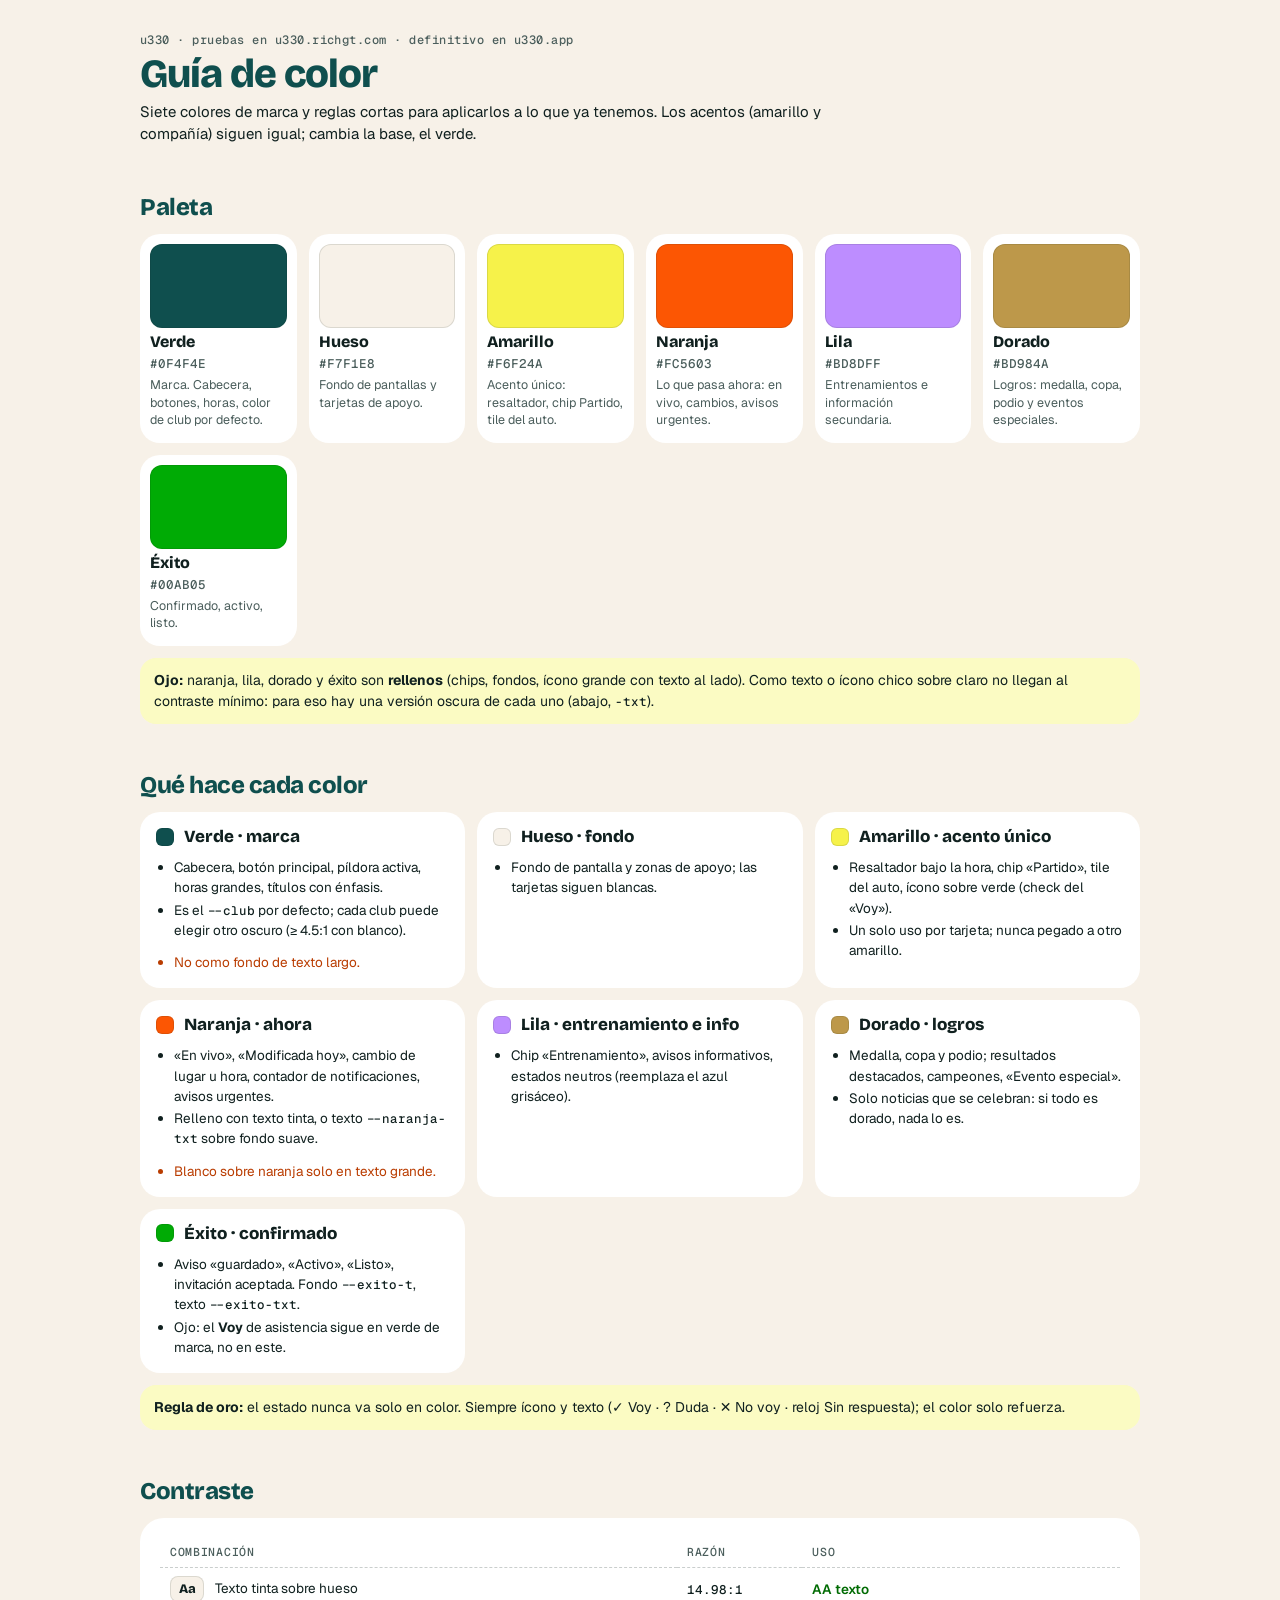
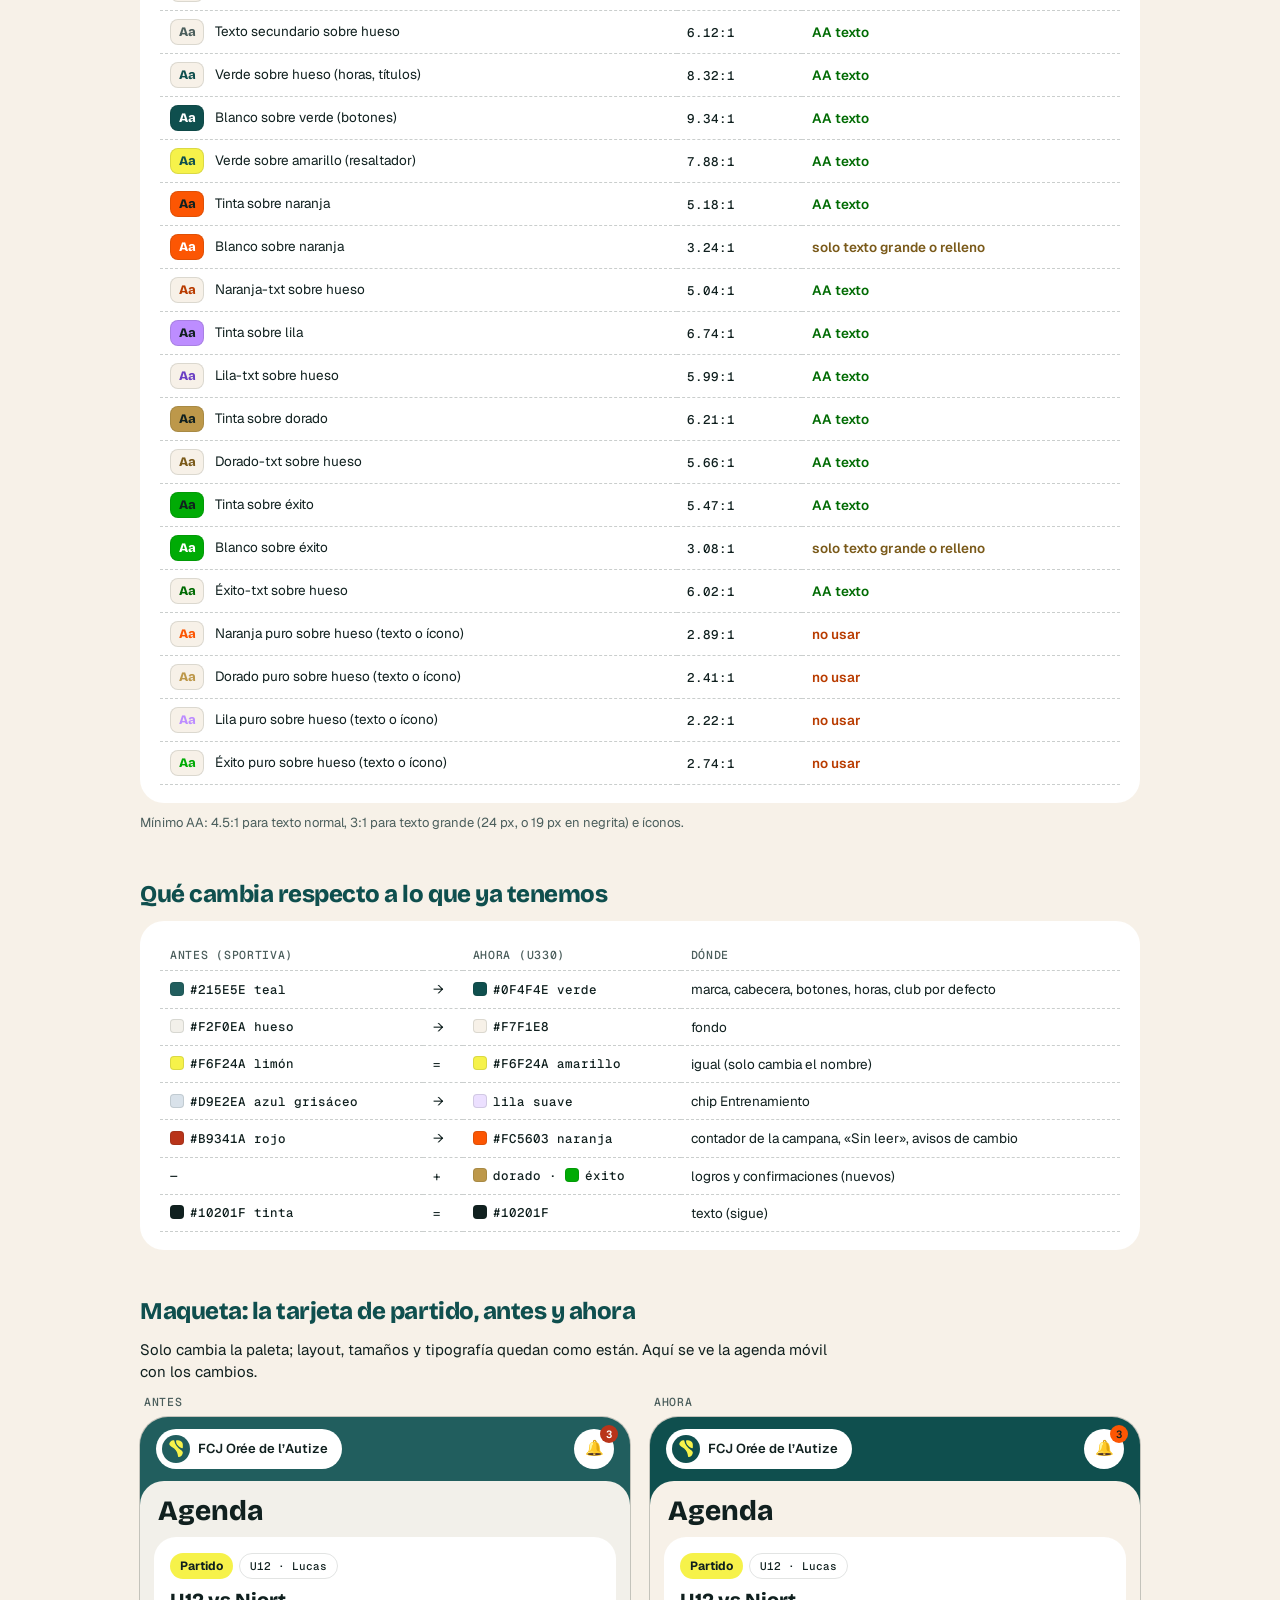
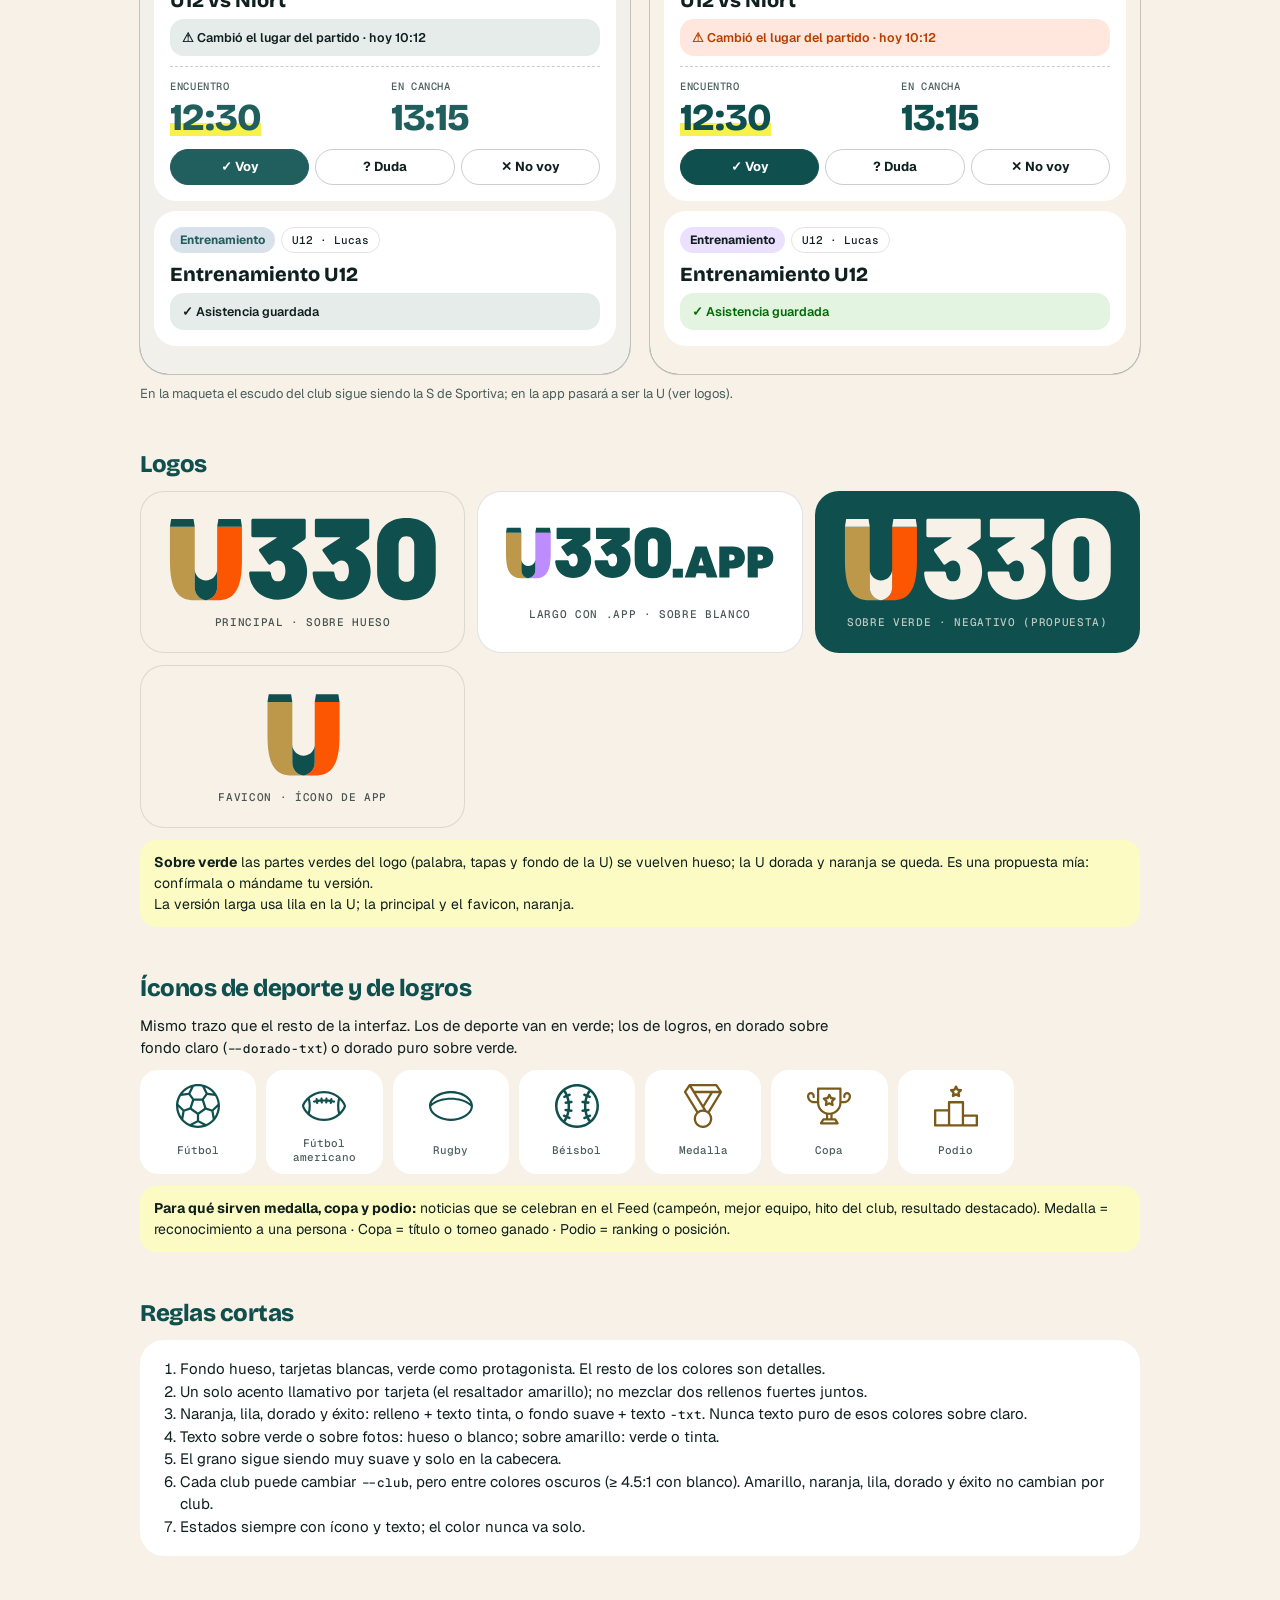
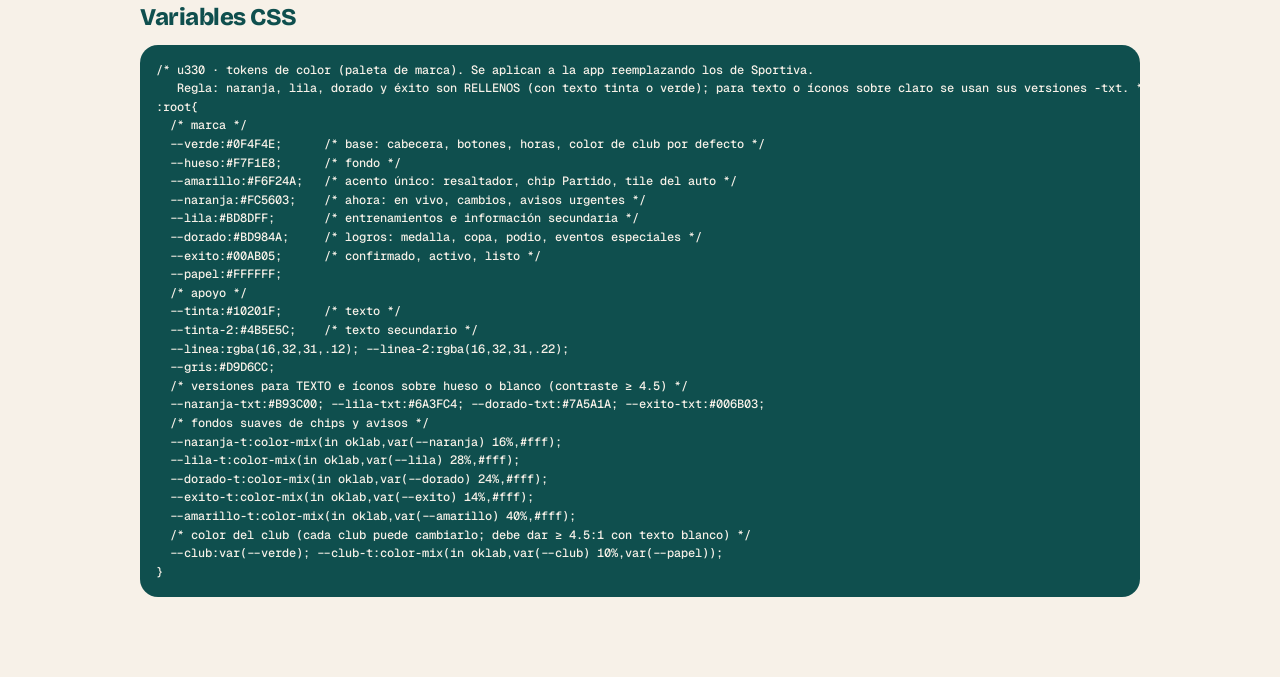
==== docs/diseno/guia-colores.html @ fdd1feb1 "Marca u330: logos, paleta, íconos de deporte y logros, guía de color y tokens (sin aplicar aún) Co-A" ====
<!doctype html>
<html lang="es"><head><meta charset="utf-8"><meta name="viewport" content="width=device-width, initial-scale=1">
<title>u330 · guía de color</title>
<link rel="preconnect" href="https://fonts.googleapis.com">
<link rel="stylesheet" href="https://fonts.googleapis.com/css2?family=Bricolage+Grotesque:wght@700;800&family=Geist:wght@400;500;600;700&family=Geist+Mono:wght@400;500;600&display=swap">
<style>
/* u330 · tokens de color (paleta de marca). Se aplican a la app reemplazando los de Sportiva.
   Regla: naranja, lila, dorado y éxito son RELLENOS (con texto tinta o verde); para texto o íconos sobre claro se usan sus versiones -txt. */
:root{
  /* marca */
  --verde:#0F4F4E;      /* base: cabecera, botones, horas, color de club por defecto */
  --hueso:#F7F1E8;      /* fondo */
  --amarillo:#F6F24A;   /* acento único: resaltador, chip Partido, tile del auto */
  --naranja:#FC5603;    /* ahora: en vivo, cambios, avisos urgentes */
  --lila:#BD8DFF;       /* entrenamientos e información secundaria */
  --dorado:#BD984A;     /* logros: medalla, copa, podio, eventos especiales */
  --exito:#00AB05;      /* confirmado, activo, listo */
  --papel:#FFFFFF;
  /* apoyo */
  --tinta:#10201F;      /* texto */
  --tinta-2:#4B5E5C;    /* texto secundario */
  --linea:rgba(16,32,31,.12); --linea-2:rgba(16,32,31,.22);
  --gris:#D9D6CC;
  /* versiones para TEXTO e íconos sobre hueso o blanco (contraste ≥ 4.5) */
  --naranja-txt:#B93C00; --lila-txt:#6A3FC4; --dorado-txt:#7A5A1A; --exito-txt:#006B03;
  /* fondos suaves de chips y avisos */
  --naranja-t:color-mix(in oklab,var(--naranja) 16%,#fff);
  --lila-t:color-mix(in oklab,var(--lila) 28%,#fff);
  --dorado-t:color-mix(in oklab,var(--dorado) 24%,#fff);
  --exito-t:color-mix(in oklab,var(--exito) 14%,#fff);
  --amarillo-t:color-mix(in oklab,var(--amarillo) 40%,#fff);
  /* color del club (cada club puede cambiarlo; debe dar ≥ 4.5:1 con texto blanco) */
  --club:var(--verde); --club-t:color-mix(in oklab,var(--club) 10%,var(--papel));
}

*{box-sizing:border-box}html,body{overflow-x:clip}
body{margin:0;background:var(--hueso);color:var(--tinta);font:15px/1.5 "Geist",system-ui,sans-serif}
.w{max-width:1040px;margin:0 auto;padding:32px 20px 80px}
h1{font:800 40px/1.05 "Bricolage Grotesque",sans-serif;letter-spacing:-.025em;margin:0 0 6px;color:var(--verde)}
h2{font:800 24px/1.1 "Bricolage Grotesque",sans-serif;letter-spacing:-.02em;margin:48px 0 14px;color:var(--verde)}
.sub{font:500 12px/1.4 "Geist Mono",monospace;letter-spacing:.04em;color:var(--tinta-2);margin:0 0 4px}
p{margin:0 0 10px;max-width:70ch}
code{font:500 12.5px "Geist Mono",monospace}
.sws{display:grid;grid-template-columns:repeat(auto-fit,minmax(min(138px,100%),1fr));gap:12px}
.sw{background:var(--papel);border-radius:20px;padding:10px 10px 14px;display:grid;gap:4px;align-content:start}
.sw i{display:block;height:84px;border-radius:12px;box-shadow:inset 0 0 0 1px var(--linea)}
.sw b{font:800 16px "Bricolage Grotesque",sans-serif}.sw code{color:var(--tinta-2)}.sw span{font-size:12.5px;line-height:1.4;color:var(--tinta-2)}
.card{background:var(--papel);border-radius:24px;padding:18px 20px}
table{border-collapse:collapse;width:100%;font-size:13.5px}
th,td{padding:8px 10px;text-align:left;border-bottom:1.5px dashed var(--linea-2);vertical-align:middle}
th{font:500 11.5px "Geist Mono",monospace;letter-spacing:.06em;text-transform:uppercase;color:var(--tinta-2)}
td.n{font:500 12.5px "Geist Mono",monospace;white-space:nowrap}
.mu{display:inline-grid;place-items:center;width:34px;height:26px;border-radius:8px;font:800 13px "Bricolage Grotesque",sans-serif;margin-right:8px;box-shadow:inset 0 0 0 1px var(--linea)}
td.ok{color:var(--exito-txt);font-weight:600}td.gr{color:var(--dorado-txt);font-weight:600}td.no{color:var(--naranja-txt);font-weight:600}
.usos{display:grid;grid-template-columns:repeat(auto-fit,minmax(min(300px,100%),1fr));gap:12px}
.uso{background:var(--papel);border-radius:20px;padding:14px 16px;display:grid;gap:8px;align-content:start}
.uso h3{margin:0;display:flex;align-items:center;gap:10px;font:800 17px "Bricolage Grotesque",sans-serif}
.uso h3 i{width:18px;height:18px;border-radius:6px;display:block;flex:none;box-shadow:inset 0 0 0 1px var(--linea)}
.uso ul{margin:0;padding-left:18px;font-size:13.5px}.uso li{margin:2px 0}
.uso .no{color:var(--naranja-txt)}
.cambios td:nth-child(1),.cambios td:nth-child(3){font:500 12.5px "Geist Mono",monospace}
.cambios i{display:inline-block;width:14px;height:14px;border-radius:4px;vertical-align:-2px;margin-right:6px;box-shadow:inset 0 0 0 1px var(--linea)}
.par{display:grid;grid-template-columns:repeat(auto-fit,minmax(min(330px,100%),1fr));gap:20px;align-items:start}
.cap{font:500 11.5px "Geist Mono",monospace;letter-spacing:.06em;text-transform:uppercase;color:var(--tinta-2);margin:0 0 8px 4px}
/* maqueta móvil: la misma tarjeta, antes y ahora (los valores de «antes» son los de Sportiva) */
.tel{border-radius:28px;overflow:hidden;box-shadow:0 0 0 1px var(--linea-2)}
.tel .band{padding:12px 16px 26px;display:flex;align-items:center;justify-content:space-between}
.tel .chipc{display:inline-flex;align-items:center;gap:8px;height:40px;padding:0 14px 0 6px;border-radius:999px;background:#fff;font:600 13px "Geist",sans-serif;color:var(--t)}
.tel .chipc b{width:28px;height:28px;border-radius:50%;display:grid;place-items:center;background:var(--c)}
.tel .chipc svg{width:14px;height:auto}
.tel .bell{position:relative;width:40px;height:40px;border-radius:50%;background:#fff;display:grid;place-items:center}
.tel .bell em{position:absolute;top:-4px;right:-4px;min-width:18px;height:18px;border-radius:9px;font:600 10.5px/18px "Geist Mono",monospace;text-align:center;font-style:normal}
.tel .hoja{border-radius:24px 24px 0 0;margin-top:-14px;padding:16px 14px 18px;position:relative}
.tel h4{font:800 28px/1 "Bricolage Grotesque",sans-serif;margin:0 4px 12px}
.tel .tc{background:#fff;border-radius:22px;padding:16px;margin-bottom:10px}
.tel .tags{display:flex;gap:6px;flex-wrap:wrap;margin-bottom:10px}
.tel .tg{display:inline-flex;align-items:center;gap:6px;height:26px;padding:0 10px;border-radius:999px;font:700 12px "Geist",sans-serif}
.tel .tg.m{font:500 11px "Geist Mono",monospace;border:1px solid var(--linea)}
.tel h5{font:800 20px/1.1 "Bricolage Grotesque",sans-serif;margin:0 0 8px}
.tel .hs{display:grid;grid-template-columns:1fr 1fr;gap:12px;border-top:1.5px dashed var(--linea-2);padding-top:12px;margin-top:10px}
.tel .hs small{display:block;font:500 10.5px "Geist Mono",monospace;letter-spacing:.06em;text-transform:uppercase;color:var(--tinta-2);margin-bottom:6px}
.tel .hs b{font:800 38px/1 "Bricolage Grotesque",sans-serif;letter-spacing:-.02em;color:var(--h)}
.tel .hs b span{background:linear-gradient(transparent 62%,var(--r) 62%,var(--r) 92%,transparent 92%)}
.tel .voto{display:grid;grid-template-columns:repeat(3,1fr);gap:6px;margin-top:12px}
.tel .voto span{height:36px;border-radius:999px;border:1.5px solid var(--linea-2);display:grid;place-items:center;font:700 13px "Geist",sans-serif}
.tel .voto span.on{background:var(--c);border-color:var(--c);color:#fff}
.tel .aviso{border-radius:14px;padding:10px 12px;font:600 12.5px "Geist",sans-serif;display:flex;gap:8px;align-items:center}
.antes{--c:#215E5E;--t:#10201F;--h:#215E5E;--r:#F6F24A;background:#215E5E}.antes .hoja{background:#F2F0EA}
.ahora{--c:var(--verde);--t:var(--tinta);--h:var(--verde);--r:var(--amarillo);background:var(--verde)}.ahora .hoja{background:var(--hueso)}
.logos{display:grid;grid-template-columns:repeat(auto-fit,minmax(min(300px,100%),1fr));gap:12px}
.lbox{border-radius:24px;padding:24px;display:grid;place-items:center;min-height:150px;gap:10px;--u-v:var(--verde)}
.lbox.verde{background:var(--verde);--u-v:var(--hueso)}.lbox.hueso{background:var(--hueso);box-shadow:inset 0 0 0 1px var(--linea)}.lbox.blanco{background:#fff;box-shadow:inset 0 0 0 1px var(--linea)}
.lbox figcaption{font:500 11px "Geist Mono",monospace;letter-spacing:.06em;text-transform:uppercase;opacity:.75}
.lbox.verde figcaption{color:var(--hueso)}
.lg{max-width:100%;height:auto;display:block}.lg .u-v{fill:var(--u-v)}.lg .u-a{fill:var(--dorado)}.lg .u-b{fill:var(--naranja)}
.lg.l .u-b{fill:var(--lila)}
.lg.w1{width:260px}.lg.w2{width:100%;max-width:440px}.lg.w3{width:80px}
.iconos{display:grid;grid-template-columns:repeat(auto-fill,minmax(110px,1fr));gap:10px}
.icn{background:#fff;border-radius:18px;padding:14px 8px 10px;text-align:center;display:grid;gap:8px;justify-items:center}
.icn .ic{width:44px;height:44px;color:var(--verde)}.icn.d .ic{color:var(--dorado-txt)}
.icn span{font:500 11px "Geist Mono",monospace;color:var(--tinta-2)}
.nota{display:block;background:var(--amarillo-t);border-radius:16px;padding:12px 14px;font-size:14px;margin:12px 0}
pre{background:var(--verde);color:var(--hueso);border-radius:18px;padding:16px;overflow:auto;font:500 12px/1.55 "Geist Mono",monospace;margin:0}
</style></head><body><div class="w">
<p class="sub">u330 · pruebas en u330.richgt.com · definitivo en u330.app</p>
<h1>Guía de color</h1>
<p>Siete colores de marca y reglas cortas para aplicarlos a lo que ya tenemos. Los acentos (amarillo y compañía) siguen igual; cambia la base, el verde.</p>

<h2>Paleta</h2>
<div class="sws"><div class="sw"><i style="background:var(--verde)"></i><b>Verde</b><code>#0F4F4E</code><span>Marca. Cabecera, botones, horas, color de club por defecto.</span></div><div class="sw"><i style="background:var(--hueso)"></i><b>Hueso</b><code>#F7F1E8</code><span>Fondo de pantallas y tarjetas de apoyo.</span></div><div class="sw"><i style="background:var(--amarillo)"></i><b>Amarillo</b><code>#F6F24A</code><span>Acento único: resaltador, chip Partido, tile del auto.</span></div><div class="sw"><i style="background:var(--naranja)"></i><b>Naranja</b><code>#FC5603</code><span>Lo que pasa ahora: en vivo, cambios, avisos urgentes.</span></div><div class="sw"><i style="background:var(--lila)"></i><b>Lila</b><code>#BD8DFF</code><span>Entrenamientos e información secundaria.</span></div><div class="sw"><i style="background:var(--dorado)"></i><b>Dorado</b><code>#BD984A</code><span>Logros: medalla, copa, podio y eventos especiales.</span></div><div class="sw"><i style="background:var(--exito)"></i><b>Éxito</b><code>#00AB05</code><span>Confirmado, activo, listo.</span></div></div>
<div class="nota"><b>Ojo:</b> naranja, lila, dorado y éxito son <b>rellenos</b> (chips, fondos, ícono grande con texto al lado). Como texto o ícono chico sobre claro no llegan al contraste mínimo: para eso hay una versión oscura de cada uno (abajo, <code>-txt</code>).</div>

<h2>Qué hace cada color</h2>
<div class="usos">
<div class="uso"><h3><i style="background:var(--verde)"></i>Verde · marca</h3><ul><li>Cabecera, botón principal, píldora activa, horas grandes, títulos con énfasis.</li><li>Es el <code>--club</code> por defecto; cada club puede elegir otro oscuro (≥ 4.5:1 con blanco).</li></ul><ul class="no"><li>No como fondo de texto largo.</li></ul></div>
<div class="uso"><h3><i style="background:var(--hueso)"></i>Hueso · fondo</h3><ul><li>Fondo de pantalla y zonas de apoyo; las tarjetas siguen blancas.</li></ul></div>
<div class="uso"><h3><i style="background:var(--amarillo)"></i>Amarillo · acento único</h3><ul><li>Resaltador bajo la hora, chip «Partido», tile del auto, ícono sobre verde (check del «Voy»).</li><li>Un solo uso por tarjeta; nunca pegado a otro amarillo.</li></ul></div>
<div class="uso"><h3><i style="background:var(--naranja)"></i>Naranja · ahora</h3><ul><li>«En vivo», «Modificada hoy», cambio de lugar u hora, contador de notificaciones, avisos urgentes.</li><li>Relleno con texto tinta, o texto <code>--naranja-txt</code> sobre fondo suave.</li></ul><ul class="no"><li>Blanco sobre naranja solo en texto grande.</li></ul></div>
<div class="uso"><h3><i style="background:var(--lila)"></i>Lila · entrenamiento e info</h3><ul><li>Chip «Entrenamiento», avisos informativos, estados neutros (reemplaza el azul grisáceo).</li></ul></div>
<div class="uso"><h3><i style="background:var(--dorado)"></i>Dorado · logros</h3><ul><li>Medalla, copa y podio; resultados destacados, campeones, «Evento especial».</li><li>Solo noticias que se celebran: si todo es dorado, nada lo es.</li></ul></div>
<div class="uso"><h3><i style="background:var(--exito)"></i>Éxito · confirmado</h3><ul><li>Aviso «guardado», «Activo», «Listo», invitación aceptada. Fondo <code>--exito-t</code>, texto <code>--exito-txt</code>.</li><li>Ojo: el <b>Voy</b> de asistencia sigue en verde de marca, no en este.</li></ul></div>
</div>
<div class="nota"><b>Regla de oro:</b> el estado nunca va solo en color. Siempre ícono y texto (✓ Voy · ? Duda · ✕ No voy · reloj Sin respuesta); el color solo refuerza.</div>

<h2>Contraste</h2>
<div class="card"><table><thead><tr><th>Combinación</th><th>Razón</th><th>Uso</th></tr></thead><tbody><tr><td><span class="mu" style="background:#F7F1E8;color:#10201F">Aa</span> Texto tinta sobre hueso</td><td class="n">14.98:1</td><td class="ok">AA texto</td></tr><tr><td><span class="mu" style="background:#F7F1E8;color:#4B5E5C">Aa</span> Texto secundario sobre hueso</td><td class="n">6.12:1</td><td class="ok">AA texto</td></tr><tr><td><span class="mu" style="background:#F7F1E8;color:#0F4F4E">Aa</span> Verde sobre hueso (horas, títulos)</td><td class="n">8.32:1</td><td class="ok">AA texto</td></tr><tr><td><span class="mu" style="background:#0F4F4E;color:#FFFFFF">Aa</span> Blanco sobre verde (botones)</td><td class="n">9.34:1</td><td class="ok">AA texto</td></tr><tr><td><span class="mu" style="background:#F6F24A;color:#0F4F4E">Aa</span> Verde sobre amarillo (resaltador)</td><td class="n">7.88:1</td><td class="ok">AA texto</td></tr><tr><td><span class="mu" style="background:#FC5603;color:#10201F">Aa</span> Tinta sobre naranja</td><td class="n">5.18:1</td><td class="ok">AA texto</td></tr><tr><td><span class="mu" style="background:#FC5603;color:#FFFFFF">Aa</span> Blanco sobre naranja</td><td class="n">3.24:1</td><td class="gr">solo texto grande o relleno</td></tr><tr><td><span class="mu" style="background:#F7F1E8;color:#B93C00">Aa</span> Naranja-txt sobre hueso</td><td class="n">5.04:1</td><td class="ok">AA texto</td></tr><tr><td><span class="mu" style="background:#BD8DFF;color:#10201F">Aa</span> Tinta sobre lila</td><td class="n">6.74:1</td><td class="ok">AA texto</td></tr><tr><td><span class="mu" style="background:#F7F1E8;color:#6A3FC4">Aa</span> Lila-txt sobre hueso</td><td class="n">5.99:1</td><td class="ok">AA texto</td></tr><tr><td><span class="mu" style="background:#BD984A;color:#10201F">Aa</span> Tinta sobre dorado</td><td class="n">6.21:1</td><td class="ok">AA texto</td></tr><tr><td><span class="mu" style="background:#F7F1E8;color:#7A5A1A">Aa</span> Dorado-txt sobre hueso</td><td class="n">5.66:1</td><td class="ok">AA texto</td></tr><tr><td><span class="mu" style="background:#00AB05;color:#10201F">Aa</span> Tinta sobre éxito</td><td class="n">5.47:1</td><td class="ok">AA texto</td></tr><tr><td><span class="mu" style="background:#00AB05;color:#FFFFFF">Aa</span> Blanco sobre éxito</td><td class="n">3.08:1</td><td class="gr">solo texto grande o relleno</td></tr><tr><td><span class="mu" style="background:#F7F1E8;color:#006B03">Aa</span> Éxito-txt sobre hueso</td><td class="n">6.02:1</td><td class="ok">AA texto</td></tr><tr><td><span class="mu" style="background:#F7F1E8;color:#FC5603">Aa</span> Naranja puro sobre hueso (texto o ícono)</td><td class="n">2.89:1</td><td class="no">no usar</td></tr><tr><td><span class="mu" style="background:#F7F1E8;color:#BD984A">Aa</span> Dorado puro sobre hueso (texto o ícono)</td><td class="n">2.41:1</td><td class="no">no usar</td></tr><tr><td><span class="mu" style="background:#F7F1E8;color:#BD8DFF">Aa</span> Lila puro sobre hueso (texto o ícono)</td><td class="n">2.22:1</td><td class="no">no usar</td></tr><tr><td><span class="mu" style="background:#F7F1E8;color:#00AB05">Aa</span> Éxito puro sobre hueso (texto o ícono)</td><td class="n">2.74:1</td><td class="no">no usar</td></tr></tbody></table></div>
<p style="margin-top:10px;color:var(--tinta-2);font-size:13px">Mínimo AA: 4.5:1 para texto normal, 3:1 para texto grande (24 px, o 19 px en negrita) e íconos.</p>

<h2>Qué cambia respecto a lo que ya tenemos</h2>
<div class="card"><table class="cambios"><thead><tr><th>Antes (Sportiva)</th><th></th><th>Ahora (u330)</th><th>Dónde</th></tr></thead><tbody>
<tr><td><i style="background:#215E5E"></i>#215E5E teal</td><td>→</td><td><i style="background:var(--verde)"></i>#0F4F4E verde</td><td>marca, cabecera, botones, horas, club por defecto</td></tr>
<tr><td><i style="background:#F2F0EA"></i>#F2F0EA hueso</td><td>→</td><td><i style="background:var(--hueso)"></i>#F7F1E8</td><td>fondo</td></tr>
<tr><td><i style="background:#F6F24A"></i>#F6F24A limón</td><td>=</td><td><i style="background:var(--amarillo)"></i>#F6F24A amarillo</td><td>igual (solo cambia el nombre)</td></tr>
<tr><td><i style="background:#D9E2EA"></i>#D9E2EA azul grisáceo</td><td>→</td><td><i style="background:var(--lila-t)"></i>lila suave</td><td>chip Entrenamiento</td></tr>
<tr><td><i style="background:#B9341A"></i>#B9341A rojo</td><td>→</td><td><i style="background:var(--naranja)"></i>#FC5603 naranja</td><td>contador de la campana, «Sin leer», avisos de cambio</td></tr>
<tr><td>—</td><td>+</td><td><i style="background:var(--dorado)"></i>dorado · <i style="background:var(--exito)"></i>éxito</td><td>logros y confirmaciones (nuevos)</td></tr>
<tr><td><i style="background:#10201F"></i>#10201F tinta</td><td>=</td><td><i style="background:var(--tinta)"></i>#10201F</td><td>texto (sigue)</td></tr>
</tbody></table></div>

<h2>Maqueta: la tarjeta de partido, antes y ahora</h2>
<p>Solo cambia la paleta; layout, tamaños y tipografía quedan como están. Aquí se ve la agenda móvil con los cambios.</p>
<div class="par">
 <div><p class="cap">Antes</p><div class="tel antes"><div class="band"><span class="chipc"><b><svg viewBox="205 453 326 404" style="fill:#F6F24A"><path d="M305 458 L322 459 C328 459 330 465 331 476 C340 560 400 620 480 684 C508 702 527 722 527 745 C527 800 480 850 430 850 C421 850 417 844 415 832 C405 760 385 700 325 652 C285 626 212 590 210 548 C215 500 260 458 305 458 Z"/><path d="M385 458 L415 457 C490 458 527 510 527 560 L527 636 C527 644 520 647 510 646 C440 622 372 555 369 488 C369 465 375 458 385 458 Z"/></svg></b>FCJ Orée de l’Autize</span><span class="bell">&#128276;<em style="background:#B9341A;color:#fff">3</em></span></div>
 <div class="hoja"><h4>Agenda</h4>
  <div class="tc"><div class="tags"><span class="tg" style="background:var(--r);color:#10201F">Partido</span><span class="tg m">U12 · Lucas</span></div>
   <h5>U12 vs Niort</h5>
   <div class="aviso" style="background:#E6ECE9;color:#10201F">&#9888; Cambió el lugar del partido · hoy 10:12</div>
   <div class="hs"><div><small>Encuentro</small><b><span>12:30</span></b></div><div><small>En cancha</small><b>13:15</b></div></div>
   <div class="voto"><span class="on">&#10003; Voy</span><span>? Duda</span><span>&#10005; No voy</span></div></div>
  <div class="tc"><div class="tags"><span class="tg" style="background:#D9E2EA;color:#215E5E">Entrenamiento</span><span class="tg m">U12 · Lucas</span></div><h5>Entrenamiento U12</h5>
   <div class="aviso" style="background:#E6ECE9;color:#10201F">&#10003; Asistencia guardada</div></div>
 </div></div></div>
 <div><p class="cap">Ahora</p><div class="tel ahora"><div class="band"><span class="chipc"><b><svg viewBox="205 453 326 404" style="fill:#F6F24A"><path d="M305 458 L322 459 C328 459 330 465 331 476 C340 560 400 620 480 684 C508 702 527 722 527 745 C527 800 480 850 430 850 C421 850 417 844 415 832 C405 760 385 700 325 652 C285 626 212 590 210 548 C215 500 260 458 305 458 Z"/><path d="M385 458 L415 457 C490 458 527 510 527 560 L527 636 C527 644 520 647 510 646 C440 622 372 555 369 488 C369 465 375 458 385 458 Z"/></svg></b>FCJ Orée de l’Autize</span><span class="bell">&#128276;<em style="background:var(--naranja);color:var(--tinta)">3</em></span></div>
 <div class="hoja"><h4>Agenda</h4>
  <div class="tc"><div class="tags"><span class="tg" style="background:var(--r);color:#10201F">Partido</span><span class="tg m">U12 · Lucas</span></div>
   <h5>U12 vs Niort</h5>
   <div class="aviso" style="background:var(--naranja-t);color:var(--naranja-txt)">&#9888; Cambió el lugar del partido · hoy 10:12</div>
   <div class="hs"><div><small>Encuentro</small><b><span>12:30</span></b></div><div><small>En cancha</small><b>13:15</b></div></div>
   <div class="voto"><span class="on">&#10003; Voy</span><span>? Duda</span><span>&#10005; No voy</span></div></div>
  <div class="tc"><div class="tags"><span class="tg" style="background:var(--lila-t);color:var(--tinta)">Entrenamiento</span><span class="tg m">U12 · Lucas</span></div><h5>Entrenamiento U12</h5>
   <div class="aviso" style="background:var(--exito-t);color:var(--exito-txt)">&#10003; Asistencia guardada</div></div>
 </div></div></div>
</div>
<p style="margin-top:10px;color:var(--tinta-2);font-size:13px">En la maqueta el escudo del club sigue siendo la S de Sportiva; en la app pasará a ser la U (ver logos).</p>

<h2>Logos</h2>
<div class="logos">
 <figure class="lbox hueso" style="margin:0"><svg class="lg w2" viewBox="0 0 500 160.94421" role="img" aria-label="u330">
  
  <g>
    <path class="u-v" d="M258.01986,102.31329c0,7.00386-1.44159,14.00585-4.32476,21.00783-3.70693,9.06139-9.81776,16.23749-18.32873,21.52081-8.51472,5.28706-18.39987,7.92872-29.65641,7.92872-10.986,0-20.76819-2.67723-29.34656-8.03169-8.58211-5.35446-14.86424-12.62979-18.84452-21.82972-2.33556-5.07925-3.70693-11.1208-4.11882-18.12466,0-2.05941,1.0297-3.08911,3.08911-3.08911h32.95146c1.92087,0,3.01797.96231,3.29505,2.88317.54668,3.98402,1.44159,7.07313,2.67723,9.26921,2.19421,3.84548,5.5604,5.76634,10.0911,5.76634s7.96148-1.92087,10.29798-5.76634c2.05941-3.57026,3.08911-7.82762,3.08911-12.7702,0-5.07738-.96231-9.40213-2.88317-12.97427-2.47223-4.11882-6.04343-6.17822-10.70986-6.17822-1.64753,0-3.39802.55042-5.25149,1.64753-1.85347,1.10085-4.42773,2.88317-7.72278,5.35446-.55042.55042-1.23564.82376-2.05941.82376-.96231,0-1.71867-.47928-2.26535-1.44159l-16.26932-23.06537c-.41282-.68522-.61876-1.37044-.61876-2.05941,0-.95856.48022-1.71493,1.44252-2.26535l30.06735-19.56437c.41188-.1348.54762-.37631.41188-.72079-.13854-.34074-.41188-.51485-.82376-.51485h-41.60097c-.96231,0-1.71773-.27334-2.26535-.82376-.55042-.54668-.82376-1.30304-.82376-2.26535V10.04994c0-.95856.27334-1.71493.82376-2.26535.54762-.54668,1.30304-.82376,2.26535-.82376h91.85146c.9595,0,1.71586.27708,2.26535.82376.54762.55042.82376,1.30679.82376,2.26535v30.27517c0,1.78607-.61782,3.08911-1.85347,3.91287l-22.2416,15.44556c-.68897.55042-.55042,1.0297.41188,1.44159,10.1585,3.16025,17.50497,10.0237,22.03566,20.59408,2.74557,6.31677,4.11882,13.18021,4.11882,20.59408Z"/>
    <path class="u-v" d="M372.52575,102.31329c0,7.00386-1.44159,14.00585-4.32476,21.00783-3.70693,9.06139-9.81776,16.23749-18.32873,21.52081-8.51472,5.28706-18.39987,7.92872-29.65641,7.92872-10.986,0-20.76819-2.67723-29.34656-8.03169-8.58211-5.35446-14.86424-12.62979-18.84452-21.82972-2.33556-5.07925-3.70693-11.1208-4.11882-18.12466,0-2.05941,1.0297-3.08911,3.08911-3.08911h32.95146c1.92087,0,3.01797.96231,3.29505,2.88317.54668,3.98402,1.44159,7.07313,2.67723,9.26921,2.19421,3.84548,5.5604,5.76634,10.0911,5.76634s7.96148-1.92087,10.29798-5.76634c2.05941-3.57026,3.08911-7.82762,3.08911-12.7702,0-5.07738-.96231-9.40213-2.88317-12.97427-2.47223-4.11882-6.04343-6.17822-10.70986-6.17822-1.64753,0-3.39802.55042-5.25149,1.64753-1.85347,1.10085-4.42773,2.88317-7.72278,5.35446-.55042.55042-1.23564.82376-2.05941.82376-.96231,0-1.71867-.47928-2.26535-1.44159l-16.26932-23.06537c-.41282-.68522-.61876-1.37044-.61876-2.05941,0-.95856.48022-1.71493,1.44252-2.26535l30.06735-19.56437c.41188-.1348.54762-.37631.41188-.72079-.13854-.34074-.41188-.51485-.82376-.51485h-41.60097c-.96231,0-1.71773-.27334-2.26535-.82376-.55042-.54668-.82376-1.30304-.82376-2.26535V10.04994c0-.95856.27334-1.71493.82376-2.26535.54762-.54668,1.30304-.82376,2.26535-.82376h91.85146c.9595,0,1.71586.27708,2.26535.82376.54762.55042.82376,1.30679.82376,2.26535v30.27517c0,1.78607-.61782,3.08911-1.85347,3.91287l-22.2416,15.44556c-.68897.55042-.55042,1.0297.41188,1.44159,10.1585,3.16025,17.50497,10.0237,22.03566,20.59408,2.74557,6.31677,4.11882,13.18021,4.11882,20.59408Z"/>
    <path class="u-v" d="M398.37131,140.00232c-9.40588-9.06139-14.10694-21.55451-14.10694-37.4831v-46.9545c0-15.51296,4.70107-27.76643,14.10694-36.76043,9.40307-8.99212,22.27437-13.49099,38.61483-13.49099,16.33766,0,29.24453,4.49887,38.7178,13.49099,9.47328,8.994,14.21085,21.24747,14.21085,36.76043v46.9545c0,15.79191-4.73757,28.25133-14.21085,37.38012-9.47328,9.13254-22.38015,13.69506-38.7178,13.69506-16.34047,0-29.21176-4.5307-38.61483-13.59209ZM447.38709,116.21616c2.53869-2.8139,3.8099-6.69308,3.8099-11.63753v-50.24955c0-4.94258-1.27122-8.81988-3.8099-11.63565-2.54243-2.81203-6.00785-4.22179-10.40095-4.22179-4.39496,0-7.82575,1.40976-10.29704,4.22179-2.47129,2.81577-3.70693,6.69308-3.70693,11.63565v50.24955c0,4.94445,1.23564,8.82363,3.70693,11.63753,2.47129,2.81577,5.90208,4.22179,10.29704,4.22179,4.39309,0,7.85851-1.40601,10.40095-4.22179Z"/>
  </g>
  <g>
    <path class="u-b" d="M95.8221,21.29262v81.01094c0,.48437-.02315.96285-.05667,1.43848v26.92161c0,11.84931-8.90562,21.61034-20.38445,22.97566.90683.10908,1.82797.17143,2.76439.17023l17.54548-.02162c30.95371,0,44.8438-19.06182,44.8438-72.22543V21.29262h-44.71255Z"/>
    <path class="u-a" d="M55.43822,131.13023v-28.2972c-.00459-.17645-.01343-.35192-.01343-.52947V21.29262H10.66889v60.26988c0,53.16361,13.84587,72.22543,44.79968,72.22543l17.12313.02107c.94461.00109,1.87416-.06093,2.78929-.16968-11.2326-1.352-19.94277-10.90928-19.94277-22.50909Z"/>
    <path class="u-v" d="M95.76543,130.66366l.08411-31.43714c-.73846,10.48322-9.55501,18.7862-20.22604,18.7862h-.00011c-10.97774,0-19.92923-8.75856-20.21072-19.66849l.02555,32.78601c0,11.59981,8.71017,21.15708,19.94277,22.50909,11.47882-1.36533,20.38445-11.12635,20.38445-22.97566Z"/>
    <polygon class="u-v" points="53.18409 7.36281 12.93129 7.36281 10.68776 21.30365 55.42762 21.30365 53.18409 7.36281"/>
    <polygon class="u-v" points="138.32027 7.35115 98.06747 7.35115 95.82394 21.29199 140.56379 21.29199 138.32027 7.35115"/>
  </g>
</svg><figcaption>Principal · sobre hueso</figcaption></figure>
 <figure class="lbox blanco" style="margin:0"><svg class="lg w2 l" viewBox="0 0 1085.34846 232.54619" role="img" aria-label="u330">
  
  <g>
    <g>
      <path class="u-v" d="M761.16266,92.38817h43.95983l42.20132,121.32842h-41.85l-4.7471-17.0557h-35.16825l-4.7471,17.0557h-41.85l42.20132-121.32842ZM793.34134,166.41686l-10.19877-33.76105-10.19877,33.76105h20.39755Z"/>
      <path class="u-v" d="M854.35297,92.38817h52.92755c29.18912,0,47.47685,14.7707,47.47685,42.7278,0,28.31133-18.81518,42.55458-47.47685,42.55458h-13.18736v36.04605h-39.74018v-121.32842ZM914.66587,135.11597c0-8.79158-5.27456-11.95631-14.06711-11.95631h-7.20921v23.73745h7.20921c8.96772,0,14.06711-3.16473,14.06711-11.78114Z"/>
      <path class="u-v" d="M965.47873,92.38817h52.92755c29.18912,0,47.47685,14.7707,47.47685,42.7278,0,28.31133-18.81518,42.55458-47.47685,42.55458h-13.18736v36.04605h-39.74018v-121.32842ZM1025.79163,135.11597c0-8.79158-5.27456-11.95631-14.06711-11.95631h-7.20921v23.73745h7.20921c8.96772,0,14.06711-3.16473,14.06711-11.78114Z"/>
    </g>
    <rect class="u-v" x="672.24475" y="178.85984" width="39.69796" height="34.85675"/>
  </g>
  <g>
    <path class="u-v" d="M352.9238,146.94529c0,9.44203-1.94343,18.88154-5.83028,28.32105-4.99739,12.21583-13.2355,21.89007-24.7093,29.01261-11.47885,7.12759-24.80521,10.68886-39.98036,10.68886-14.81044,0-27.99799-3.60922-39.56265-10.82767-11.56971-7.21845-20.03876-17.02645-25.40465-29.42906-3.14861-6.84743-4.99739-14.99216-5.55265-24.43419,0-2.77633,1.38816-4.16449,4.16449-4.16449h44.42248c2.58956,0,4.06858,1.2973,4.44212,3.88686.73699,5.37093,1.94343,9.53542,3.60922,12.49599,2.95805,5.18416,7.49608,7.77371,13.604,7.77371s10.73302-2.58956,13.88289-7.77371c2.77633-4.81314,4.16449-10.55256,4.16449-17.21575,0-6.84491-1.2973-12.67519-3.88686-17.49085-3.33285-5.55265-8.14726-8.32898-14.43816-8.32898-2.22106,0-4.58094.74204-7.07963,2.22106-2.49869,1.48407-5.9691,3.88686-10.41122,7.21845-.74204.74204-1.6658,1.11053-2.77633,1.11053-1.2973,0-2.31697-.64613-3.05396-1.94343l-21.93298-31.09485c-.55653-.92376-.83416-1.84752-.83416-2.77633,0-1.29225.64739-2.31192,1.94469-3.05396l40.53436-26.3751c.55527-.18172.73825-.50731.55527-.97171-.18677-.45936-.55527-.69408-1.11053-.69408h-56.08305c-1.2973,0-2.31571-.36849-3.05396-1.11053-.74204-.73699-1.11053-1.75666-1.11053-3.05396V22.56336c0-1.29225.36849-2.31192,1.11053-3.05396.73825-.73699,1.75666-1.11053,3.05396-1.11053h123.82667c1.29352,0,2.31318.37354,3.05396,1.11053.73825.74204,1.11053,1.76171,1.11053,3.05396v40.81452c0,2.40783-.8329,4.16449-2.49869,5.27502l-29.98432,20.82245c-.92881.74204-.74204,1.38816.55527,1.94343,13.69486,4.2604,23.59877,13.51314,29.70669,27.76326,3.70135,8.51575,5.55265,17.76849,5.55265,27.76326Z"/>
    <path class="u-v" d="M507.29132,146.94529c0,9.44203-1.94343,18.88154-5.83028,28.32105-4.99739,12.21583-13.2355,21.89007-24.7093,29.01261-11.47885,7.12759-24.80521,10.68886-39.98036,10.68886-14.81044,0-27.99799-3.60922-39.56265-10.82767-11.56971-7.21845-20.03876-17.02645-25.40465-29.42906-3.14861-6.84743-4.99739-14.99216-5.55265-24.43419,0-2.77633,1.38816-4.16449,4.16449-4.16449h44.42248c2.58956,0,4.06858,1.2973,4.44212,3.88686.73699,5.37093,1.94343,9.53542,3.60922,12.49599,2.95805,5.18416,7.49608,7.77371,13.604,7.77371s10.73302-2.58956,13.88289-7.77371c2.77633-4.81314,4.16449-10.55256,4.16449-17.21575,0-6.84491-1.2973-12.67519-3.88686-17.49085-3.33285-5.55265-8.14726-8.32898-14.43816-8.32898-2.22106,0-4.58094.74204-7.07963,2.22106-2.49869,1.48407-5.9691,3.88686-10.41122,7.21845-.74204.74204-1.6658,1.11053-2.77633,1.11053-1.2973,0-2.31697-.64613-3.05396-1.94343l-21.93298-31.09485c-.55653-.92376-.83416-1.84752-.83416-2.77633,0-1.29225.64739-2.31192,1.94469-3.05396l40.53436-26.3751c.55527-.18172.73825-.50731.55527-.97171-.18677-.45936-.55527-.69408-1.11053-.69408h-56.08305c-1.2973,0-2.31571-.36849-3.05396-1.11053-.74204-.73699-1.11053-1.75666-1.11053-3.05396V22.56336c0-1.29225.36849-2.31192,1.11053-3.05396.73825-.73699,1.75666-1.11053,3.05396-1.11053h123.82667c1.29352,0,2.31318.37354,3.05396,1.11053.73825.74204,1.11053,1.76171,1.11053,3.05396v40.81452c0,2.40783-.8329,4.16449-2.49869,5.27502l-29.98432,20.82245c-.92881.74204-.74204,1.38816.55527,1.94343,13.69486,4.2604,23.59877,13.51314,29.70669,27.76326,3.70135,8.51575,5.55265,17.76849,5.55265,27.76326Z"/>
    <path class="u-v" d="M542.13421,197.75459c-12.68024-12.21583-19.01783-29.05804-19.01783-50.53166v-63.30024c0-20.91331,6.3376-37.43245,19.01783-49.55742,12.67645-12.12245,30.02849-18.18746,52.05738-18.18746,22.0251,0,39.42509,6.06501,52.19619,18.18746,12.7711,12.12497,19.15791,28.64411,19.15791,49.55742v63.30024c0,21.28937-6.38681,38.08615-19.15791,50.39284-12.7711,12.31174-30.17109,18.46257-52.19619,18.46257-22.02889,0-39.38092-6.10792-52.05738-18.32375ZM608.2133,165.68802c3.42245-3.79347,5.1362-9.02306,5.1362-15.68877v-67.74236c0-6.66318-1.71375-11.89025-5.1362-15.68624-3.4275-3.79095-8.0993-5.69147-14.02171-5.69147-5.92493,0-10.55004,1.90052-13.88163,5.69147-3.33159,3.796-4.99739,9.02306-4.99739,15.68624v67.74236c0,6.66571,1.6658,11.8953,4.99739,15.68877,3.33159,3.796,7.9567,5.69147,13.88163,5.69147,5.92241,0,10.59421-1.89547,14.02171-5.69147Z"/>
  </g>
  <g>
    <path class="u-b" d="M134.26197,37.71983v109.21236c0,.65299-.03121,1.29803-.0764,1.93925v36.29352c0,15.97427-12.00584,29.1333-27.48065,30.97392,1.22252.14706,2.46432.23111,3.72673.22949l23.65339-.02915c41.72927,0,60.45476-25.69759,60.45476-97.36844V37.71983h-60.27782Z"/>
    <path class="u-a" d="M79.81971,185.79395v-38.14798c-.00618-.23788-.01811-.47443-.01811-.71379V37.71983H19.46534v81.25094c0,71.67085,18.66587,97.36844,60.39529,97.36844l23.08401.02841c1.27345.00147,2.52658-.08214,3.76029-.22875-15.14287-1.82266-26.88522-14.70701-26.88522-30.34492Z"/>
    <path class="u-v" d="M134.18558,185.16496l.11339-42.381c-.99553,14.13262-12.88129,25.32603-27.2671,25.32603h-.00015c-14.7993,0-26.86697-11.80757-27.24645-26.51546l.03445,44.19943c0,15.63791,11.74235,28.52226,26.88522,30.34492,15.47481-1.84062,27.48065-14.99964,27.48065-30.97392Z"/>
    <polygon class="u-v" points="76.78087 18.94079 22.51532 18.94079 19.49078 37.73469 79.80542 37.73469 76.78087 18.94079"/>
    <polygon class="u-v" points="191.55454 18.92507 137.28899 18.92507 134.26445 37.71897 194.57908 37.71897 191.55454 18.92507"/>
  </g>
</svg><figcaption>Largo con .app · sobre blanco</figcaption></figure>
 <figure class="lbox verde" style="margin:0"><svg class="lg w2" viewBox="0 0 500 160.94421" role="img" aria-label="u330">
  
  <g>
    <path class="u-v" d="M258.01986,102.31329c0,7.00386-1.44159,14.00585-4.32476,21.00783-3.70693,9.06139-9.81776,16.23749-18.32873,21.52081-8.51472,5.28706-18.39987,7.92872-29.65641,7.92872-10.986,0-20.76819-2.67723-29.34656-8.03169-8.58211-5.35446-14.86424-12.62979-18.84452-21.82972-2.33556-5.07925-3.70693-11.1208-4.11882-18.12466,0-2.05941,1.0297-3.08911,3.08911-3.08911h32.95146c1.92087,0,3.01797.96231,3.29505,2.88317.54668,3.98402,1.44159,7.07313,2.67723,9.26921,2.19421,3.84548,5.5604,5.76634,10.0911,5.76634s7.96148-1.92087,10.29798-5.76634c2.05941-3.57026,3.08911-7.82762,3.08911-12.7702,0-5.07738-.96231-9.40213-2.88317-12.97427-2.47223-4.11882-6.04343-6.17822-10.70986-6.17822-1.64753,0-3.39802.55042-5.25149,1.64753-1.85347,1.10085-4.42773,2.88317-7.72278,5.35446-.55042.55042-1.23564.82376-2.05941.82376-.96231,0-1.71867-.47928-2.26535-1.44159l-16.26932-23.06537c-.41282-.68522-.61876-1.37044-.61876-2.05941,0-.95856.48022-1.71493,1.44252-2.26535l30.06735-19.56437c.41188-.1348.54762-.37631.41188-.72079-.13854-.34074-.41188-.51485-.82376-.51485h-41.60097c-.96231,0-1.71773-.27334-2.26535-.82376-.55042-.54668-.82376-1.30304-.82376-2.26535V10.04994c0-.95856.27334-1.71493.82376-2.26535.54762-.54668,1.30304-.82376,2.26535-.82376h91.85146c.9595,0,1.71586.27708,2.26535.82376.54762.55042.82376,1.30679.82376,2.26535v30.27517c0,1.78607-.61782,3.08911-1.85347,3.91287l-22.2416,15.44556c-.68897.55042-.55042,1.0297.41188,1.44159,10.1585,3.16025,17.50497,10.0237,22.03566,20.59408,2.74557,6.31677,4.11882,13.18021,4.11882,20.59408Z"/>
    <path class="u-v" d="M372.52575,102.31329c0,7.00386-1.44159,14.00585-4.32476,21.00783-3.70693,9.06139-9.81776,16.23749-18.32873,21.52081-8.51472,5.28706-18.39987,7.92872-29.65641,7.92872-10.986,0-20.76819-2.67723-29.34656-8.03169-8.58211-5.35446-14.86424-12.62979-18.84452-21.82972-2.33556-5.07925-3.70693-11.1208-4.11882-18.12466,0-2.05941,1.0297-3.08911,3.08911-3.08911h32.95146c1.92087,0,3.01797.96231,3.29505,2.88317.54668,3.98402,1.44159,7.07313,2.67723,9.26921,2.19421,3.84548,5.5604,5.76634,10.0911,5.76634s7.96148-1.92087,10.29798-5.76634c2.05941-3.57026,3.08911-7.82762,3.08911-12.7702,0-5.07738-.96231-9.40213-2.88317-12.97427-2.47223-4.11882-6.04343-6.17822-10.70986-6.17822-1.64753,0-3.39802.55042-5.25149,1.64753-1.85347,1.10085-4.42773,2.88317-7.72278,5.35446-.55042.55042-1.23564.82376-2.05941.82376-.96231,0-1.71867-.47928-2.26535-1.44159l-16.26932-23.06537c-.41282-.68522-.61876-1.37044-.61876-2.05941,0-.95856.48022-1.71493,1.44252-2.26535l30.06735-19.56437c.41188-.1348.54762-.37631.41188-.72079-.13854-.34074-.41188-.51485-.82376-.51485h-41.60097c-.96231,0-1.71773-.27334-2.26535-.82376-.55042-.54668-.82376-1.30304-.82376-2.26535V10.04994c0-.95856.27334-1.71493.82376-2.26535.54762-.54668,1.30304-.82376,2.26535-.82376h91.85146c.9595,0,1.71586.27708,2.26535.82376.54762.55042.82376,1.30679.82376,2.26535v30.27517c0,1.78607-.61782,3.08911-1.85347,3.91287l-22.2416,15.44556c-.68897.55042-.55042,1.0297.41188,1.44159,10.1585,3.16025,17.50497,10.0237,22.03566,20.59408,2.74557,6.31677,4.11882,13.18021,4.11882,20.59408Z"/>
    <path class="u-v" d="M398.37131,140.00232c-9.40588-9.06139-14.10694-21.55451-14.10694-37.4831v-46.9545c0-15.51296,4.70107-27.76643,14.10694-36.76043,9.40307-8.99212,22.27437-13.49099,38.61483-13.49099,16.33766,0,29.24453,4.49887,38.7178,13.49099,9.47328,8.994,14.21085,21.24747,14.21085,36.76043v46.9545c0,15.79191-4.73757,28.25133-14.21085,37.38012-9.47328,9.13254-22.38015,13.69506-38.7178,13.69506-16.34047,0-29.21176-4.5307-38.61483-13.59209ZM447.38709,116.21616c2.53869-2.8139,3.8099-6.69308,3.8099-11.63753v-50.24955c0-4.94258-1.27122-8.81988-3.8099-11.63565-2.54243-2.81203-6.00785-4.22179-10.40095-4.22179-4.39496,0-7.82575,1.40976-10.29704,4.22179-2.47129,2.81577-3.70693,6.69308-3.70693,11.63565v50.24955c0,4.94445,1.23564,8.82363,3.70693,11.63753,2.47129,2.81577,5.90208,4.22179,10.29704,4.22179,4.39309,0,7.85851-1.40601,10.40095-4.22179Z"/>
  </g>
  <g>
    <path class="u-b" d="M95.8221,21.29262v81.01094c0,.48437-.02315.96285-.05667,1.43848v26.92161c0,11.84931-8.90562,21.61034-20.38445,22.97566.90683.10908,1.82797.17143,2.76439.17023l17.54548-.02162c30.95371,0,44.8438-19.06182,44.8438-72.22543V21.29262h-44.71255Z"/>
    <path class="u-a" d="M55.43822,131.13023v-28.2972c-.00459-.17645-.01343-.35192-.01343-.52947V21.29262H10.66889v60.26988c0,53.16361,13.84587,72.22543,44.79968,72.22543l17.12313.02107c.94461.00109,1.87416-.06093,2.78929-.16968-11.2326-1.352-19.94277-10.90928-19.94277-22.50909Z"/>
    <path class="u-v" d="M95.76543,130.66366l.08411-31.43714c-.73846,10.48322-9.55501,18.7862-20.22604,18.7862h-.00011c-10.97774,0-19.92923-8.75856-20.21072-19.66849l.02555,32.78601c0,11.59981,8.71017,21.15708,19.94277,22.50909,11.47882-1.36533,20.38445-11.12635,20.38445-22.97566Z"/>
    <polygon class="u-v" points="53.18409 7.36281 12.93129 7.36281 10.68776 21.30365 55.42762 21.30365 53.18409 7.36281"/>
    <polygon class="u-v" points="138.32027 7.35115 98.06747 7.35115 95.82394 21.29199 140.56379 21.29199 138.32027 7.35115"/>
  </g>
</svg><figcaption>Sobre verde · negativo (propuesta)</figcaption></figure>
 <figure class="lbox hueso" style="margin:0"><svg class="lg w3" viewBox="0 0 145.49356 165.23605" role="img" aria-label="u330">
  
  <path class="u-b" d="M94.09753,23.80877v81.76233c0,.48886-.02336.97178-.0572,1.45183v27.17131c0,11.95921-8.98823,21.81077-20.57352,23.18876.91524.11009,1.84492.17302,2.79003.17181l17.70822-.02182c31.24081,0,45.25973-19.23862,45.25973-72.89533V23.80877h-45.12726Z"/>
  <path class="u-a" d="M53.33908,134.66513v-28.55966c-.00463-.17809-.01356-.35519-.01356-.53438V23.80877H8.15451v60.82889c0,53.65671,13.97429,72.89533,45.21521,72.89533l17.28195.02127c.95337.0011,1.89154-.06149,2.81516-.17126-11.33678-1.36454-20.12774-11.01047-20.12774-22.71786Z"/>
  <path class="u-v" d="M94.04033,134.19423l.08489-31.72873c-.74531,10.58045-9.64364,18.96045-20.41364,18.96045h-.00011c-11.07956,0-20.11408-8.83979-20.39818-19.85092l.02579,33.0901c0,11.7074,8.79096,21.35332,20.12774,22.71786,11.58529-1.37799,20.57352-11.22955,20.57352-23.18876Z"/>
  <polygon class="u-v" points="51.06404 9.74975 10.43789 9.74975 8.17355 23.81989 53.32838 23.81989 51.06404 9.74975"/>
  <polygon class="u-v" points="136.98987 9.73798 96.36372 9.73798 94.09938 23.80812 139.25421 23.80812 136.98987 9.73798"/>
</svg><figcaption>Favicon · ícono de app</figcaption></figure>
</div>
<div class="nota"><b>Sobre verde</b> las partes verdes del logo (palabra, tapas y fondo de la U) se vuelven hueso; la U dorada y naranja se queda. Es una propuesta mía: confírmala o mándame tu versión.<br>La versión larga usa lila en la U; la principal y el favicon, naranja.</div>

<h2>Íconos de deporte y de logros</h2>
<p>Mismo trazo que el resto de la interfaz. Los de deporte van en verde; los de logros, en dorado sobre fondo claro (<code>--dorado-txt</code>) o dorado puro sobre verde.</p>
<div class="iconos"><div class="icn"><svg class="ic " viewBox="11 11 78 78" fill="currentColor" aria-hidden="true">
  <path d="M50,11c-21.5391,0-39,17.4609-39,39s17.4609,39,39,39,39-17.46089,39-39c-.02755-21.52769-17.47231-38.97245-39-39ZM79.36,69l-1.8-10,7.44-7.14c-.33423,6.11099-2.28014,12.02461-5.64,17.14ZM65,52.77l-4.5-13.77,6.11-8.42,13.63,1.88c2.50701,4.28691,4.06857,9.06025,4.58,14l-9.94,9.54-9.88-3.23ZM50,61.62l-11.06-8,4.23-13h13.66l4.23,13-11.06,8ZM35,52.77l-9.88,3.23-9.94-9.54c.51143-4.93975,2.07299-9.71309,4.58-14l13.63-1.88,6.11,8.42-4.5,13.77ZM15,51.86l7.44,7.14-1.8,10c-3.3422-5.12042-5.27074-11.03368-5.59-17.14h-.05ZM77.16,28l-10.16-1.45-4.46-9.21c5.71781,2.22078,10.75716,5.89516,14.62,10.66ZM57.37,15.79l6,12.39-6.1,8.42h-14.54l-6.11-8.42,6-12.39c4.85687-1.05342,9.88313-1.05342,14.74,0h.01ZM37.43,17.34l-4.43,9.21-10.16,1.45c3.85452-4.76064,8.88307-8.43468,14.59-10.66ZM23.93,73.34l2.42-13.53,9.89-3.22,11.76,8.53001v10.39l-12.14,6.49c-4.54396-2.02022-8.60951-4.97822-11.93-8.68v.02ZM41,83.81l9-4.81,9,4.83c-5.91548,1.58647-12.14452,1.58647-18.06,0l.06-.02ZM64.14,82l-12.14-6.49v-10.39l11.76-8.55,9.89,3.22,2.42,13.53c-3.32049,3.70178-7.38604,6.65977-11.93,8.67999Z"/>
</svg><span>Fútbol</span></div><div class="icn"><svg class="ic " viewBox="10 22.71 80 54.58" fill="currentColor" aria-hidden="true">
  <path d="M50,22.71c-26.67,0-40,22.08-40,27.29s13.33,27.29,40,27.29,40-22.08,40-27.29-13.33-27.29-40-27.29ZM14,50c0-1.25,2.24-6,6.9-10.91.74289,3.58885,1.11153,7.24508,1.1,10.91.01153,3.66492-.35711,7.32115-1.1,10.91-4.66-4.91-6.9-9.66-6.9-10.91ZM24.26,64.07c1.18029-4.5961,1.76508-9.32483,1.74-14.07.02442-4.74513-.56036-9.47377-1.74-14.07,7.20081-6.05351,16.33332-9.32475,25.74-9.22,9.31882-.10703,18.37183,3.10441,25.54,9.06-1.1926,4.62818-1.78413,9.39069-1.76,14.17-.0242,4.81414.57751,9.611,1.79,14.27-7.17326,5.96951-16.23839,9.18857-25.57,9.07999-9.40638.10297-18.53829-3.16805-25.74-9.22ZM78.93,61.07c-1.51998-7.32195-1.51998-14.87805,0-22.2,4.77,4.99,7.07,9.86,7.07,11.13s-2.3,6.13-7.07,11.09v-.02Z"/>
  <path d="M68.46,40c-1.08-.25-2.18-.48-3.28-.68l.24-1.46c.18225-1.10457-.56543-2.14775-1.67-2.33-1.10457-.18225-2.14774.56543-2.33,1.67l-.24,1.49c-1.57-.21-3.17-.37-4.78-.49l.08-1.5c.05799-1.10457-.79043-2.04701-1.895-2.105s-2.04701.79043-2.105,1.895l-.03,1.51h-4.87l-.1-1.53c-.06903-1.10457-1.02043-1.94403-2.125-1.875s-1.94403,1.02043-1.875,2.125l.09,1.49c-1.61.13-3.21.29-4.78.5l-.25-1.51c-.18225-1.09076-1.21424-1.82726-2.305-1.645s-1.82726,1.21424-1.645,2.305h0l.26,1.49c-1.12.21-2.23.44-3.32.7-1.07705.24504-1.75152,1.3168-1.50649,2.39384.2093.91998,1.03308,1.56857,1.97648,1.55615.15298.01473.30702.01473.46,0,1-.24,2-.45,3.06-.64l.24,1.46c.16287.97413,1.01244,1.68352,2,1.67h.33c1.08719-.18354,1.82077-1.21234,1.64-2.3l-.24-1.44c1.43-.19,2.89-.34,4.37-.45l.1,1.5c.06862,1.0535.94427,1.87223,2,1.87h.13c1.10239-.06932,1.93987-1.01918,1.87055-2.12157-.00018-.00281-.00036-.00562-.00055-.00843l-.13-1.54h4.42l-.08,1.48c-.05673,1.10136.78877,2.0408,1.89,2.1h.11c1.063.00161,1.94154-.82861,2-1.89l.07-1.49c1.46.11,2.91.25,4.33.44l-.25,1.46c-.18846,1.08837.54106,2.12345,1.62944,2.31191.01682.00291.03368.00561.05056.00809h.33c.98756.01352,1.83713-.69587,2-1.67l.25-1.5c1,.2,2,.4,3,.63,1.04616.35443,2.18156-.20633,2.536-1.25249s-.20633-2.18156-1.25249-2.536c-.13098-.04438-.2662-.07505-.40351-.09152Z"/>
</svg><span>Fútbol americano</span></div><div class="icn"><svg class="ic " viewBox="8.61 22 82.78 56" fill="currentColor" aria-hidden="true">
  <path d="M50,22c-22.44,0-41.39,12.82-41.39,28s18.95,28,41.39,28,41.39-12.82,41.39-28-18.95-28-41.39-28ZM50,26c17.65,0,32.9,8.33,36.56,19.07-8.7-6.71-22.14999-10.75-36.56-10.75s-27.87,4-36.56,10.76c3.64-10.74,18.91-19.08,36.56-19.08ZM50,74c-19.67,0-36.38-10.35-37.35-22.86,7.5-7.91,21.76-12.82,37.35-12.82s29.85,4.91,37.35,12.81c-.96,12.51-17.67,22.87-37.35,22.87Z"/>
</svg><span>Rugby</span></div><div class="icn"><svg class="ic " viewBox="15 15 70 70" fill="currentColor" aria-hidden="true">
  <path d="M50,15c-19.32997,0-35,15.67003-35,35s15.67003,35,35,35,35-15.67004,35-35S69.32996,15,50,15ZM19,50c-.00175-8.42663,3.43691-16.4887,9.52-22.32,1.09922,1.57707,2.05313,3.25059,2.85,5l-2.27.89c-1.02725.40599-1.53089,1.56786-1.12491,2.59511.30101.76164,1.03595,1.2628,1.85491,1.26489.25027.00293.49856-.04469.73-.14l2.28-.89c.6494,1.95966,1.15081,3.96529,1.5,6l-2.42.3c-1.10457.06627-1.94627,1.01543-1.88,2.12.06627,1.10457,1.01543,1.94627,2.12,1.88h.25l2.44-.3c.15,1.14.15,2.36.15,3.6,0,1.57-.09,3.11-.24,4.63l-2.43-.35c-1.08085-.22769-2.14163.46392-2.36932,1.54477-.22769,1.08084.46392,2.14162,1.54477,2.36932.0807.017.16237.02899.24455.03591l2.42.36c-.39108,2.04034-.94279,4.04659-1.65,6l-2.24-1c-.98549-.49887-2.18881-.10439-2.68769.8811-.49887.9855-.10439,2.18881.88111,2.68768.07661.03878.15563.07259.23658.10121l2.24,1c-.70045,1.42551-1.51301,2.79314-2.43,4.09-6.09062-5.83852-9.52993-13.91296-9.52-22.35001ZM31.58,74.92c1.15989-1.61366,2.18025-3.32317,3.05-5.11l2.35,1c.98549.49887,2.18881.10439,2.68769-.8811s.10439-2.18881-.8811-2.68768c-.07661-.03878-.15563-.07259-.23658-.10121l-2.35-1c.83855-2.27507,1.48416-4.61666,1.93-7l2.53.37c.09639.01033.19361.01033.29,0,1.10457.08008,2.06492-.75043,2.145-1.855s-.75043-2.06492-1.855-2.145l-2.52-.37c.18133-1.70741.27479-3.423.28-5.14,0-1.4-.06-2.79-.18-4.16l2.53-.32c1.10457-.13807,1.88807-1.14543,1.75-2.25s-1.14543-1.88807-2.25-1.75l-2.54.32c-.39956-2.37547-.98468-4.71597-1.75-7l2.38-.94c1.02456-.41273,1.52055-1.57789,1.10781-2.60245-.40887-1.01498-1.55751-1.51295-2.57782-1.11755l-2.39.94c-.9587-2.13948-2.13134-4.17652-3.5-6.08,10.94181-8.10754,25.89819-8.10754,36.84,0-1.36829,1.90554-2.54406,3.94219-3.51,6.08l-2.38-.94c-1.02994-.39913-2.18842.11225-2.58755,1.14218-.39539,1.02031.10257,2.16895,1.11755,2.57782l2.38.94c-.77315,2.28244-1.36171,4.62331-1.76,7l-2.53-.32c-1.10457-.13807-2.11193.64543-2.25,1.75s.64543,2.11193,1.75,2.25l2.53.32c-.12,1.37-.18,2.76-.18,4.16.00245,1.74369.09591,3.48606.28,5.22l-2.52.37c-1.10457.08008-1.93508,1.04043-1.855,2.145s1.04043,1.93508,2.145,1.855c.09639.01033.19361.01033.29,0l2.53-.37c.44584,2.38334,1.09145,4.72493,1.93,7l-2.35,1c-1.08355.21449-1.78806,1.26675-1.57357,2.35029.21449,1.08355,1.26675,1.78806,2.35029,1.57358.27854-.05514.54214-.16895.77328-.33387l2.35-1c.85375,1.78507,1.85735,3.49453,3,5.11-10.94181,8.10754-25.89819,8.10754-36.84,0h.07ZM71.48,72.32c-.91699-1.29686-1.72955-2.66449-2.43-4.09l2.24-1c1.04139-.36821,1.5871-1.51093,1.21889-2.55231-.36821-1.04139-1.51093-1.5871-2.55231-1.21889-.08095.02862-.15997.06243-.23658.10121l-2.24,1c-.70721-1.95341-1.25893-3.95966-1.65-6l2.42-.36c1.10068-.09263,1.91786-1.06001,1.82523-2.16068s-1.06001-1.91786-2.16068-1.82523c-.08218.00692-.16385.01891-.24454.03591l-2.43.35c-.15-1.48999-.24-3.02999-.24-4.59999,0-1.24,0-2.46.15-3.67l2.44.3h.25c1.10457.06627,2.05373-.77543,2.12-1.88.06627-1.10457-.77544-2.05373-1.88-2.12l-2.43-.3c.34657-2.03622.85143-4.0423,1.51-6l2.28.89c.23144.09531.47973.14293.73.14,1.10457-.00282,1.99771-.90052,1.9949-2.00509-.00209-.81896-.50325-1.5539-1.26489-1.85491l-2.27-.89c.79687-1.74941,1.75078-3.42293,2.85-5,12.327,11.82563,12.73343,31.40521.90779,43.73221-.29628.30885-.59895.6115-.90779.90779v.07Z"/>
</svg><span>Béisbol</span></div><div class="icn d"><svg class="ic " viewBox="16.03 11.99 65.93 75.91" fill="currentColor" aria-hidden="true">
  <path d="M81.73,26.84c.07103-.12676.12803-.26089.17-.4v-.11c.03535-.15771.05544-.31845.06-.48h0v-.08c-.00761-.14545-.03107-.28964-.07-.43.0043-.03988.0043-.08012,0-.12-.05505-.16459-.12886-.3223-.22-.47l-8-11.85c-.36992-.56172-.99741-.89989-1.67-.9H25.92c-.11313-.00965-.22687-.00965-.34,0h-.14c-.09711.0262-.19102.06309-.28.11l-.14.07h-.07c-.07469.04688-.14498.10043-.21.16l-.09.07c-.11257.10159-.21321.21566-.3.34h0l-8,11.85c-.42652.66046-.42652,1.50954,0,2.17l21,34.18c-6.0511,6.43964-5.73612,16.56538.70352,22.61648s16.56538,5.73611,22.61648-.70352c5.78666-6.15823,5.78666-15.75472,0-21.91296l21-34.18.06001.07ZM54.88,57.13l-3.53-5.73,14.44-23.4v-.1h10.63l-18.87,30.6c-.84403-.54119-1.73814-.99997-2.67-1.37ZM36.88,27.85h24.27l-12.15,19.73-12.12-19.73ZM76.25,23.85h-41.84l-4.83-7.85h41.36l5.31,7.85ZM25.92,17.69l21.44,34.86h0l2.14,3.45h-.5c-3.02983.00275-5.99596.87004-8.55,2.5L20.38,25.9l5.54-8.21ZM49,84c-6.62742,0-12-5.37258-12-12s5.37258-12,12-12,12,5.37258,12,12-5.37258,12-12,12Z"/>
</svg><span>Medalla</span></div><div class="icn d"><svg class="ic " viewBox="10 17 79 66" fill="currentColor" aria-hidden="true">
  <path d="M82,25c-3.86599,0-7,3.13401-7,7v2c0,1.10457.89543,2,2,2s2-.89543,2-2v-2c0-1.65685,1.34315-3,3-3s3,1.34315,3,3v.35c-.00551,4.77498-3.87502,8.64449-8.65,8.65h-4.35v-22c0-1.10457-.89543-2-2-2H30c-1.10457,0-2,.89543-2,2v22h-5.35c-4.77498-.00551-8.64449-3.87502-8.65-8.65v-.35c0-1.65685,1.34315-3,3-3s3,1.34315,3,3v2c0,1.10457.89543,2,2,2s2-.89543,2-2v-2c0-3.86599-3.13401-7-7-7s-7,3.13401-7,7v.35c.00551,6.98412,5.66588,12.64449,12.65,12.65h5.35c.43607,9.46414,6.88213,17.58618,16,20.16v6.84h-4.62c-.68745.00206-1.32565.35705-1.69.94l-4.39,7c-.35727.6188-.35727,1.3812,0,2,.3361.63213.98446,1.0364,1.7,1.06h30c.72093.00645,1.38955-.37561,1.75-1,.35727-.6188.35727-1.3812,0-2l-4.39-7c-.35868-.62127-1.02263-1.00285-1.74-1h-4.62v-6.84c9.11787-2.57383,15.56393-10.69587,16-20.16h4.38c6.9724-.02203,12.61453-5.67757,12.62-12.65v-.35c0-3.86599-3.13401-7-7-7ZM61.39,79h-22.78l1.88-3h19l1.9,3ZM52,72h-4v-6.09c.66,0,1.33.09,2,.09s1.34,0,2-.09v6.09ZM68,44c0,9.94112-8.05888,18-18,18s-18-8.05888-18-18v-23h36v23Z"/>
  <path d="M60,34.87l-5.65-.82-2.53-5.12c-.49271-.98859-1.69354-1.39058-2.68213-.89787-.38887.19382-.70406.509-.89787.89787l-2.53,5.12-5.71.82c-1.09381.1538-1.85583,1.16519-1.70203,2.259.06218.44225.2706.85096.59203,1.161l4.09,4-.98,5.61c-.19419,1.08736.52988,2.12627,1.61724,2.32046.45315.08092.92035.00306,1.32275-.22046l5.06-2.65,5.06,2.65c.6718.35229,1.48509.2942,2.1-.15.63356-.45385.94579-1.23441.8-2l-1-5.63,4.09-4c.76675-.79509.74377-2.06121-.05132-2.82796-.27598-.26614-.62263-.44735-.99868-.52204ZM53.48,40.14c-.47304.45847-.68997,1.12049-.58,1.77l.46,2.67-2.4-1.26c-.58228-.30584-1.27772-.30584-1.86,0l-2.4,1.26.46-2.67c.10997-.64951-.10696-1.31153-.58-1.77l-1.94-1.89,2.68-.39c.65211-.09253,1.21685-.50019,1.51-1.09l1.17001-2.44,1.2,2.44c.29315.58981.85789.99747,1.51,1.09l2.68.39-1.91,1.89Z"/>
</svg><span>Copa</span></div><div class="icn d"><svg class="ic " viewBox="12 13 76 71" fill="currentColor" aria-hidden="true">
  <path d="M86,63h-22v-21c0-1.10457-.89543-2-2-2h-24c-1.10457,0-2,.89543-2,2v12H14c-1.10457,0-2,.89543-2,2v26c0,1.10457.89543,2,2,2h72c1.10457,0,2-.89543,2-2v-17c0-1.10457-.89543-2-2-2ZM16,58h20v22h-20v-22ZM40,56v-12h20v36h-20v-24ZM84,80h-20v-13h20v13Z"/>
  <path d="M43.6,26l-.83,4.82c-.23017,1.08032.45902,2.14268,1.53934,2.37285.46209.09845.94412.03013,1.36066-.19285l4.33-2.32,4.33,2.32c.9782.51302,2.18708.13592,2.7001-.84229.20408-.38914.27433-.83466.1999-1.26772l-.83-4.89,3.51-3.41c.7806-.7815.77987-2.04783-.00163-2.82843-.30046-.30012-.68866-.4968-1.10837-.56157l-4.8-.7-2.17-4.39c-.49271-.98859-1.69354-1.39058-2.68213-.89787-.38887.19381-.70406.509-.89787.89787l-2.25,4.39-4.84.7c-1.09381.1538-1.85583,1.16519-1.70203,2.259.06219.44225.2706.85095.59203,1.161l3.55,3.38ZM47.66,22.28c.65046-.0977,1.2113-.50898,1.5-1.1l.84-1.66.84,1.69c.2887.59102.84954,1.0023,1.5,1.1l1.87.27-1.35,1.32c-.47304.45848-.68997,1.12049-.58,1.77l.32,1.86-1.67-.88c-.58228-.30584-1.27772-.30584-1.86,0l-1.67.88.32-1.86c.10997-.64952-.10696-1.31153-.58-1.77l-1.35-1.32,1.87-.3Z"/>
</svg><span>Podio</span></div></div>
<div class="nota"><b>Para qué sirven medalla, copa y podio:</b> noticias que se celebran en el Feed (campeón, mejor equipo, hito del club, resultado destacado). Medalla = reconocimiento a una persona · Copa = título o torneo ganado · Podio = ranking o posición.</div>

<h2>Reglas cortas</h2>
<div class="card"><ol style="margin:0;padding-left:20px">
<li>Fondo hueso, tarjetas blancas, verde como protagonista. El resto de los colores son detalles.</li>
<li>Un solo acento llamativo por tarjeta (el resaltador amarillo); no mezclar dos rellenos fuertes juntos.</li>
<li>Naranja, lila, dorado y éxito: relleno + texto tinta, o fondo suave + texto <code>-txt</code>. Nunca texto puro de esos colores sobre claro.</li>
<li>Texto sobre verde o sobre fotos: hueso o blanco; sobre amarillo: verde o tinta.</li>
<li>El grano sigue siendo muy suave y solo en la cabecera.</li>
<li>Cada club puede cambiar <code>--club</code>, pero entre colores oscuros (≥ 4.5:1 con blanco). Amarillo, naranja, lila, dorado y éxito no cambian por club.</li>
<li>Estados siempre con ícono y texto; el color nunca va solo.</li>
</ol></div>

<h2>Variables CSS</h2>
<pre>/* u330 · tokens de color (paleta de marca). Se aplican a la app reemplazando los de Sportiva.
   Regla: naranja, lila, dorado y éxito son RELLENOS (con texto tinta o verde); para texto o íconos sobre claro se usan sus versiones -txt. */
:root{
  /* marca */
  --verde:#0F4F4E;      /* base: cabecera, botones, horas, color de club por defecto */
  --hueso:#F7F1E8;      /* fondo */
  --amarillo:#F6F24A;   /* acento único: resaltador, chip Partido, tile del auto */
  --naranja:#FC5603;    /* ahora: en vivo, cambios, avisos urgentes */
  --lila:#BD8DFF;       /* entrenamientos e información secundaria */
  --dorado:#BD984A;     /* logros: medalla, copa, podio, eventos especiales */
  --exito:#00AB05;      /* confirmado, activo, listo */
  --papel:#FFFFFF;
  /* apoyo */
  --tinta:#10201F;      /* texto */
  --tinta-2:#4B5E5C;    /* texto secundario */
  --linea:rgba(16,32,31,.12); --linea-2:rgba(16,32,31,.22);
  --gris:#D9D6CC;
  /* versiones para TEXTO e íconos sobre hueso o blanco (contraste ≥ 4.5) */
  --naranja-txt:#B93C00; --lila-txt:#6A3FC4; --dorado-txt:#7A5A1A; --exito-txt:#006B03;
  /* fondos suaves de chips y avisos */
  --naranja-t:color-mix(in oklab,var(--naranja) 16%,#fff);
  --lila-t:color-mix(in oklab,var(--lila) 28%,#fff);
  --dorado-t:color-mix(in oklab,var(--dorado) 24%,#fff);
  --exito-t:color-mix(in oklab,var(--exito) 14%,#fff);
  --amarillo-t:color-mix(in oklab,var(--amarillo) 40%,#fff);
  /* color del club (cada club puede cambiarlo; debe dar ≥ 4.5:1 con texto blanco) */
  --club:var(--verde); --club-t:color-mix(in oklab,var(--club) 10%,var(--papel));
}
</pre>
</div></body></html>
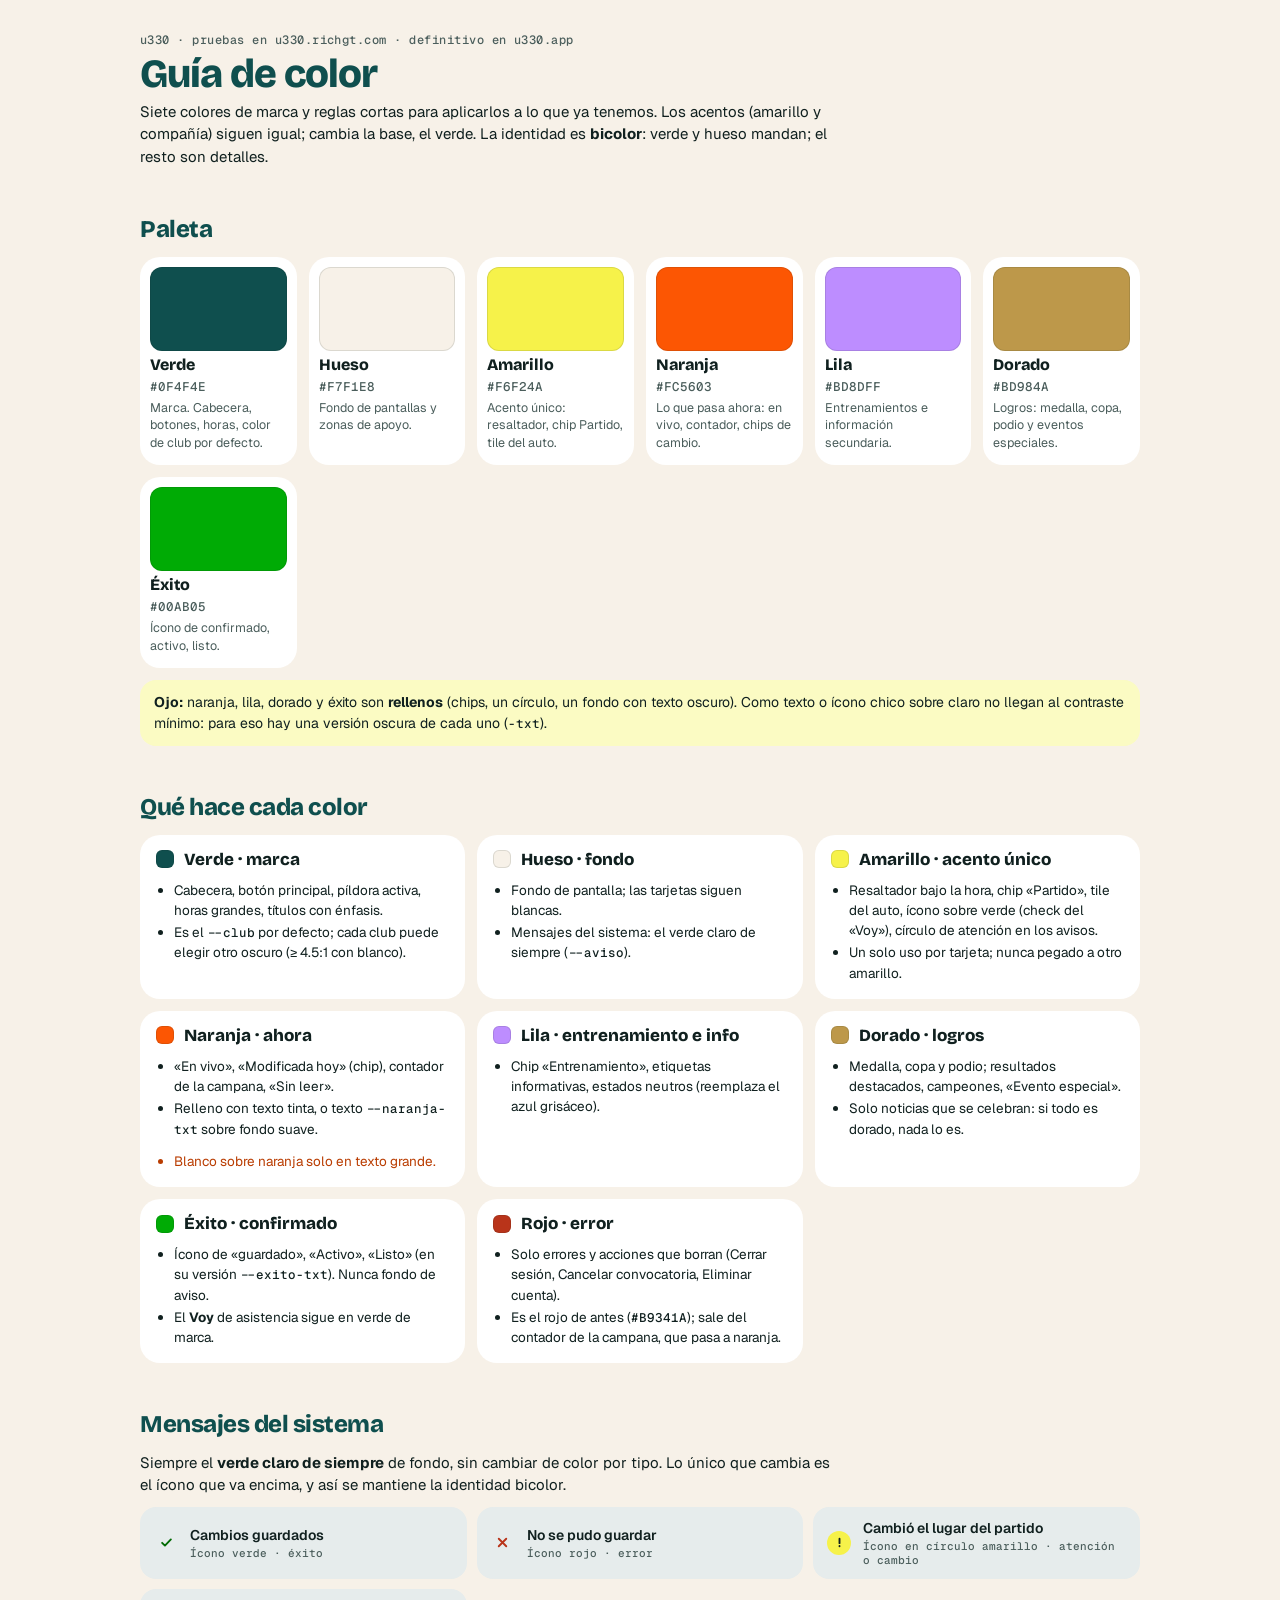
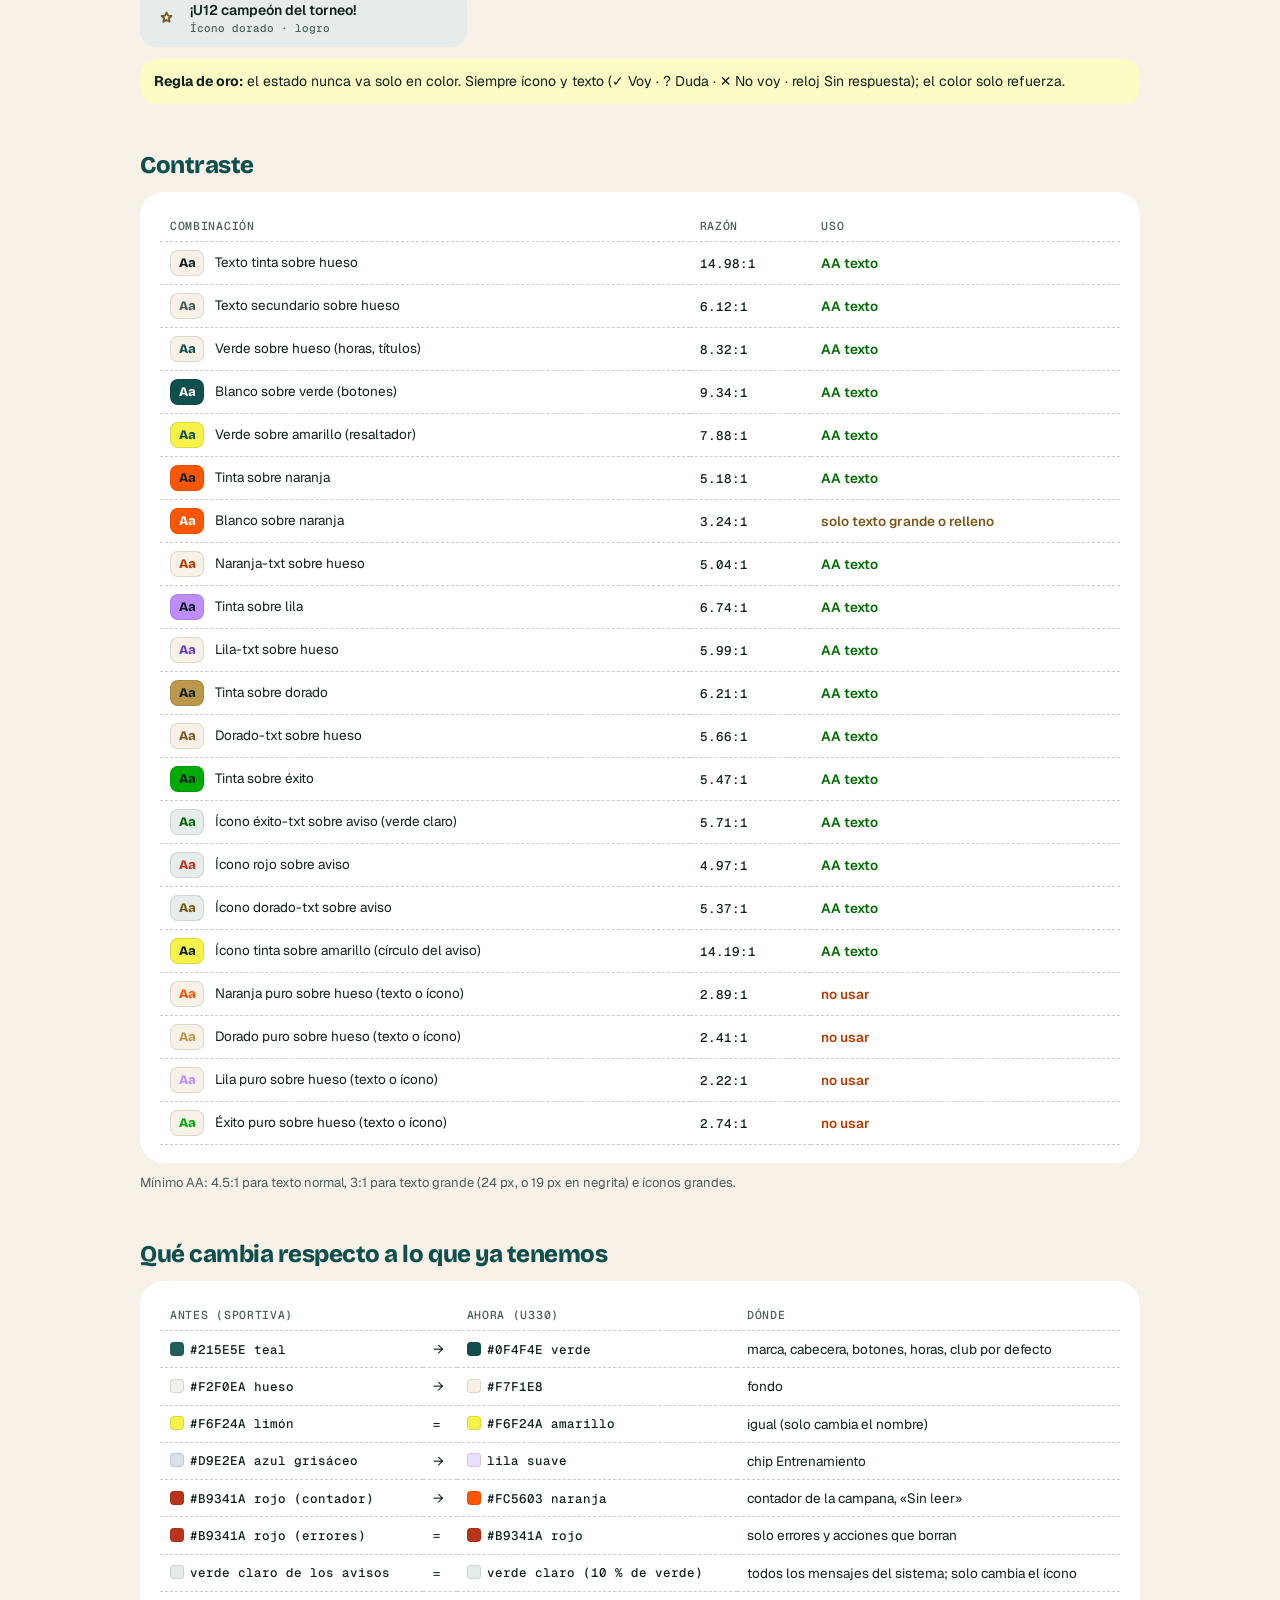
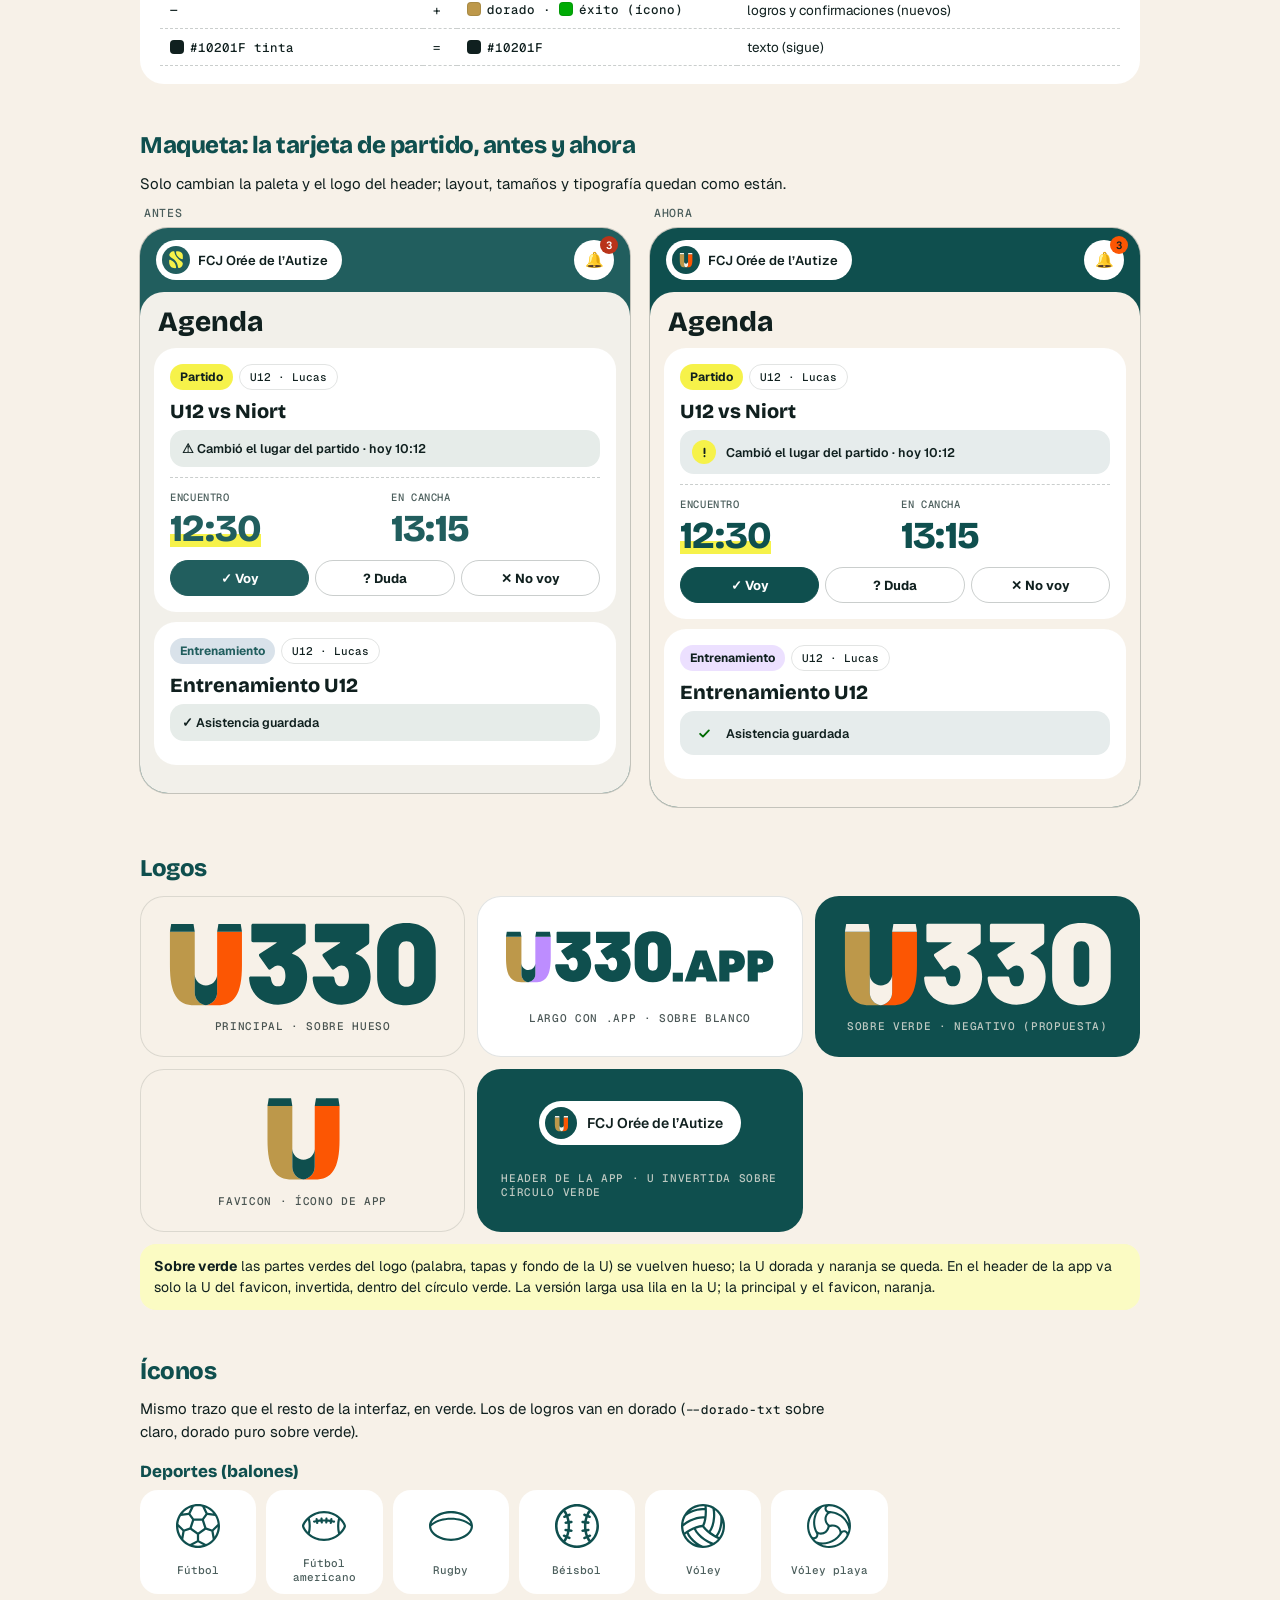
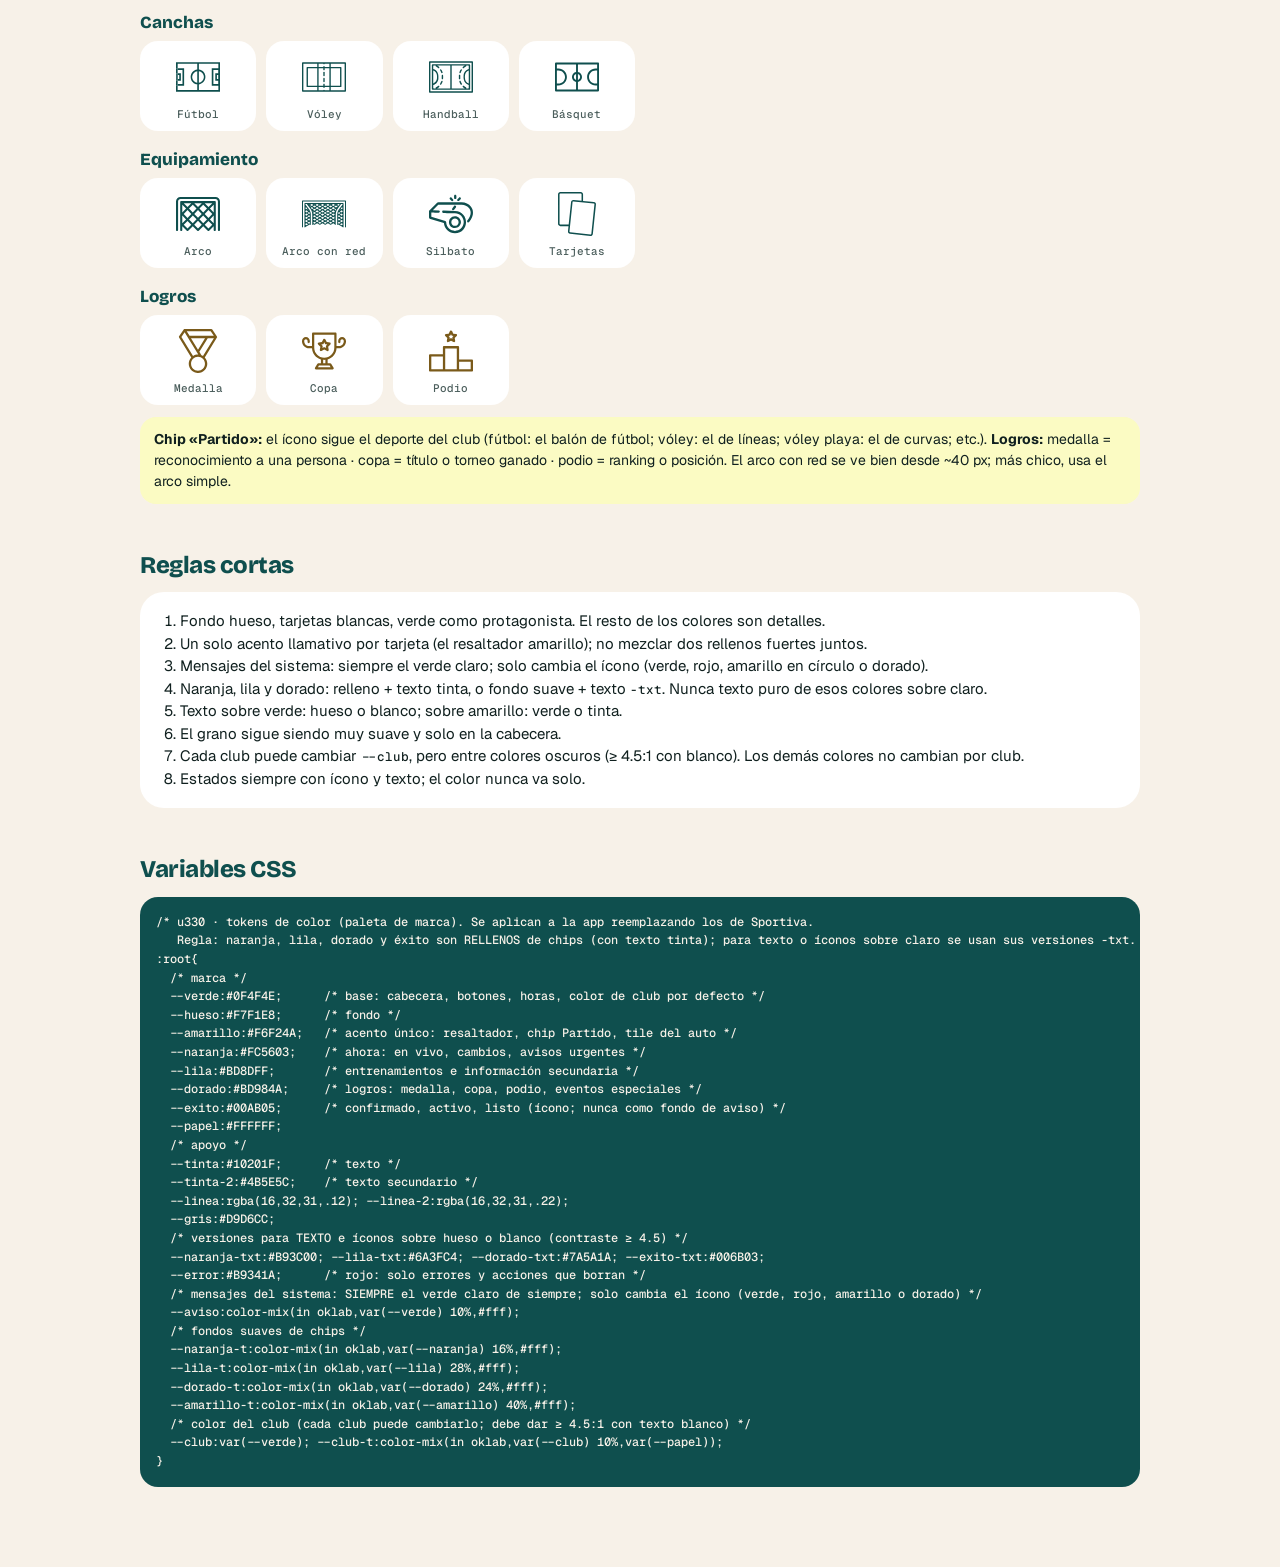
==== commit 95315374: "Guía u330: íconos de canchas y equipamiento, vóley líneas/playa, avisos en verde claro, header con U" ====
--- a/docs/diseno/guia-colores.html
+++ b/docs/diseno/guia-colores.html
@@ -5,7 +5,7 @@
 <link rel="stylesheet" href="https://fonts.googleapis.com/css2?family=Bricolage+Grotesque:wght@700;800&family=Geist:wght@400;500;600;700&family=Geist+Mono:wght@400;500;600&display=swap">
 <style>
 /* u330 · tokens de color (paleta de marca). Se aplican a la app reemplazando los de Sportiva.
-   Regla: naranja, lila, dorado y éxito son RELLENOS (con texto tinta o verde); para texto o íconos sobre claro se usan sus versiones -txt. */
+   Regla: naranja, lila, dorado y éxito son RELLENOS de chips (con texto tinta); para texto o íconos sobre claro se usan sus versiones -txt. */
 :root{
   /* marca */
   --verde:#0F4F4E;      /* base: cabecera, botones, horas, color de club por defecto */
@@ -14,7 +14,7 @@
   --naranja:#FC5603;    /* ahora: en vivo, cambios, avisos urgentes */
   --lila:#BD8DFF;       /* entrenamientos e información secundaria */
   --dorado:#BD984A;     /* logros: medalla, copa, podio, eventos especiales */
-  --exito:#00AB05;      /* confirmado, activo, listo */
+  --exito:#00AB05;      /* confirmado, activo, listo (ícono; nunca como fondo de aviso) */
   --papel:#FFFFFF;
   /* apoyo */
   --tinta:#10201F;      /* texto */
@@ -23,16 +23,17 @@
   --gris:#D9D6CC;
   /* versiones para TEXTO e íconos sobre hueso o blanco (contraste ≥ 4.5) */
   --naranja-txt:#B93C00; --lila-txt:#6A3FC4; --dorado-txt:#7A5A1A; --exito-txt:#006B03;
-  /* fondos suaves de chips y avisos */
+  --error:#B9341A;      /* rojo: solo errores y acciones que borran */
+  /* mensajes del sistema: SIEMPRE el verde claro de siempre; solo cambia el ícono (verde, rojo, amarillo o dorado) */
+  --aviso:color-mix(in oklab,var(--verde) 10%,#fff);
+  /* fondos suaves de chips */
   --naranja-t:color-mix(in oklab,var(--naranja) 16%,#fff);
   --lila-t:color-mix(in oklab,var(--lila) 28%,#fff);
   --dorado-t:color-mix(in oklab,var(--dorado) 24%,#fff);
-  --exito-t:color-mix(in oklab,var(--exito) 14%,#fff);
   --amarillo-t:color-mix(in oklab,var(--amarillo) 40%,#fff);
   /* color del club (cada club puede cambiarlo; debe dar ≥ 4.5:1 con texto blanco) */
   --club:var(--verde); --club-t:color-mix(in oklab,var(--club) 10%,var(--papel));
 }
-
 *{box-sizing:border-box}html,body{overflow-x:clip}
 body{margin:0;background:var(--hueso);color:var(--tinta);font:15px/1.5 "Geist",system-ui,sans-serif}
 .w{max-width:1040px;margin:0 auto;padding:32px 20px 80px}
@@ -101,30 +102,57 @@
 .icn span{font:500 11px "Geist Mono",monospace;color:var(--tinta-2)}
 .nota{display:block;background:var(--amarillo-t);border-radius:16px;padding:12px 14px;font-size:14px;margin:12px 0}
 pre{background:var(--verde);color:var(--hueso);border-radius:18px;padding:16px;overflow:auto;font:500 12px/1.55 "Geist Mono",monospace;margin:0}
+
+.tel .aviso{border-radius:14px;padding:10px 12px;font:600 12.5px "Geist",sans-serif;display:flex;gap:10px;align-items:center;background:var(--aviso);color:var(--tinta);margin:8px 0}
+.ia{width:24px;height:24px;border-radius:50%;display:grid;place-items:center;flex:none}
+.ia svg{width:15px;height:15px;fill:none;stroke:currentColor;stroke-width:3;stroke-linecap:round;stroke-linejoin:round}
+.ia.ok{color:var(--exito-txt)}.ia.err{color:var(--error)}.ia.dor{color:var(--dorado-txt)}
+.ia.am{background:var(--amarillo);color:var(--tinta)}
+.msgs{display:grid;grid-template-columns:repeat(auto-fit,minmax(min(300px,100%),1fr));gap:10px}
+.msgs .aviso{margin:0;background:var(--aviso);border-radius:16px;padding:12px 14px;display:flex;gap:12px;align-items:center;font:600 14px "Geist",sans-serif}
+.msgs .aviso small{display:block;font:500 11px "Geist Mono",monospace;color:var(--tinta-2);margin-top:2px}
+.ig{margin:18px 0 8px;font:800 17px "Bricolage Grotesque",sans-serif;color:var(--verde)}
+.iconos.ch{grid-template-columns:repeat(auto-fill,minmax(120px,1fr))}
+.icn .ic.gr{width:64px;height:48px}
+.mk2{width:28px;height:28px;border-radius:50%;background:var(--verde);display:grid;place-items:center;--u-v:var(--hueso)}
+.mk2 .lg{height:15px;width:auto}
+.lbox .chip{display:inline-flex;align-items:center;gap:10px;height:44px;padding:0 18px 0 6px;border-radius:999px;background:#fff;font:600 14px "Geist",sans-serif;color:var(--tinta)}
+.lbox .chip .mk2{width:32px;height:32px}.lbox .chip .mk2 .lg{height:17px}
+
 </style></head><body><div class="w">
 <p class="sub">u330 · pruebas en u330.richgt.com · definitivo en u330.app</p>
 <h1>Guía de color</h1>
-<p>Siete colores de marca y reglas cortas para aplicarlos a lo que ya tenemos. Los acentos (amarillo y compañía) siguen igual; cambia la base, el verde.</p>
+<p>Siete colores de marca y reglas cortas para aplicarlos a lo que ya tenemos. Los acentos (amarillo y compañía) siguen igual; cambia la base, el verde. La identidad es <b>bicolor</b>: verde y hueso mandan; el resto son detalles.</p>
 
 <h2>Paleta</h2>
-<div class="sws"><div class="sw"><i style="background:var(--verde)"></i><b>Verde</b><code>#0F4F4E</code><span>Marca. Cabecera, botones, horas, color de club por defecto.</span></div><div class="sw"><i style="background:var(--hueso)"></i><b>Hueso</b><code>#F7F1E8</code><span>Fondo de pantallas y tarjetas de apoyo.</span></div><div class="sw"><i style="background:var(--amarillo)"></i><b>Amarillo</b><code>#F6F24A</code><span>Acento único: resaltador, chip Partido, tile del auto.</span></div><div class="sw"><i style="background:var(--naranja)"></i><b>Naranja</b><code>#FC5603</code><span>Lo que pasa ahora: en vivo, cambios, avisos urgentes.</span></div><div class="sw"><i style="background:var(--lila)"></i><b>Lila</b><code>#BD8DFF</code><span>Entrenamientos e información secundaria.</span></div><div class="sw"><i style="background:var(--dorado)"></i><b>Dorado</b><code>#BD984A</code><span>Logros: medalla, copa, podio y eventos especiales.</span></div><div class="sw"><i style="background:var(--exito)"></i><b>Éxito</b><code>#00AB05</code><span>Confirmado, activo, listo.</span></div></div>
-<div class="nota"><b>Ojo:</b> naranja, lila, dorado y éxito son <b>rellenos</b> (chips, fondos, ícono grande con texto al lado). Como texto o ícono chico sobre claro no llegan al contraste mínimo: para eso hay una versión oscura de cada uno (abajo, <code>-txt</code>).</div>
+<div class="sws"><div class="sw"><i style="background:var(--verde)"></i><b>Verde</b><code>#0F4F4E</code><span>Marca. Cabecera, botones, horas, color de club por defecto.</span></div><div class="sw"><i style="background:var(--hueso)"></i><b>Hueso</b><code>#F7F1E8</code><span>Fondo de pantallas y zonas de apoyo.</span></div><div class="sw"><i style="background:var(--amarillo)"></i><b>Amarillo</b><code>#F6F24A</code><span>Acento único: resaltador, chip Partido, tile del auto.</span></div><div class="sw"><i style="background:var(--naranja)"></i><b>Naranja</b><code>#FC5603</code><span>Lo que pasa ahora: en vivo, contador, chips de cambio.</span></div><div class="sw"><i style="background:var(--lila)"></i><b>Lila</b><code>#BD8DFF</code><span>Entrenamientos e información secundaria.</span></div><div class="sw"><i style="background:var(--dorado)"></i><b>Dorado</b><code>#BD984A</code><span>Logros: medalla, copa, podio y eventos especiales.</span></div><div class="sw"><i style="background:var(--exito)"></i><b>Éxito</b><code>#00AB05</code><span>Ícono de confirmado, activo, listo.</span></div></div>
+<div class="nota"><b>Ojo:</b> naranja, lila, dorado y éxito son <b>rellenos</b> (chips, un círculo, un fondo con texto oscuro). Como texto o ícono chico sobre claro no llegan al contraste mínimo: para eso hay una versión oscura de cada uno (<code>-txt</code>).</div>
 
 <h2>Qué hace cada color</h2>
 <div class="usos">
-<div class="uso"><h3><i style="background:var(--verde)"></i>Verde · marca</h3><ul><li>Cabecera, botón principal, píldora activa, horas grandes, títulos con énfasis.</li><li>Es el <code>--club</code> por defecto; cada club puede elegir otro oscuro (≥ 4.5:1 con blanco).</li></ul><ul class="no"><li>No como fondo de texto largo.</li></ul></div>
-<div class="uso"><h3><i style="background:var(--hueso)"></i>Hueso · fondo</h3><ul><li>Fondo de pantalla y zonas de apoyo; las tarjetas siguen blancas.</li></ul></div>
-<div class="uso"><h3><i style="background:var(--amarillo)"></i>Amarillo · acento único</h3><ul><li>Resaltador bajo la hora, chip «Partido», tile del auto, ícono sobre verde (check del «Voy»).</li><li>Un solo uso por tarjeta; nunca pegado a otro amarillo.</li></ul></div>
-<div class="uso"><h3><i style="background:var(--naranja)"></i>Naranja · ahora</h3><ul><li>«En vivo», «Modificada hoy», cambio de lugar u hora, contador de notificaciones, avisos urgentes.</li><li>Relleno con texto tinta, o texto <code>--naranja-txt</code> sobre fondo suave.</li></ul><ul class="no"><li>Blanco sobre naranja solo en texto grande.</li></ul></div>
-<div class="uso"><h3><i style="background:var(--lila)"></i>Lila · entrenamiento e info</h3><ul><li>Chip «Entrenamiento», avisos informativos, estados neutros (reemplaza el azul grisáceo).</li></ul></div>
+<div class="uso"><h3><i style="background:var(--verde)"></i>Verde · marca</h3><ul><li>Cabecera, botón principal, píldora activa, horas grandes, títulos con énfasis.</li><li>Es el <code>--club</code> por defecto; cada club puede elegir otro oscuro (≥ 4.5:1 con blanco).</li></ul></div>
+<div class="uso"><h3><i style="background:var(--hueso)"></i>Hueso · fondo</h3><ul><li>Fondo de pantalla; las tarjetas siguen blancas.</li><li>Mensajes del sistema: el verde claro de siempre (<code>--aviso</code>).</li></ul></div>
+<div class="uso"><h3><i style="background:var(--amarillo)"></i>Amarillo · acento único</h3><ul><li>Resaltador bajo la hora, chip «Partido», tile del auto, ícono sobre verde (check del «Voy»), círculo de atención en los avisos.</li><li>Un solo uso por tarjeta; nunca pegado a otro amarillo.</li></ul></div>
+<div class="uso"><h3><i style="background:var(--naranja)"></i>Naranja · ahora</h3><ul><li>«En vivo», «Modificada hoy» (chip), contador de la campana, «Sin leer».</li><li>Relleno con texto tinta, o texto <code>--naranja-txt</code> sobre fondo suave.</li></ul><ul class="no"><li>Blanco sobre naranja solo en texto grande.</li></ul></div>
+<div class="uso"><h3><i style="background:var(--lila)"></i>Lila · entrenamiento e info</h3><ul><li>Chip «Entrenamiento», etiquetas informativas, estados neutros (reemplaza el azul grisáceo).</li></ul></div>
 <div class="uso"><h3><i style="background:var(--dorado)"></i>Dorado · logros</h3><ul><li>Medalla, copa y podio; resultados destacados, campeones, «Evento especial».</li><li>Solo noticias que se celebran: si todo es dorado, nada lo es.</li></ul></div>
-<div class="uso"><h3><i style="background:var(--exito)"></i>Éxito · confirmado</h3><ul><li>Aviso «guardado», «Activo», «Listo», invitación aceptada. Fondo <code>--exito-t</code>, texto <code>--exito-txt</code>.</li><li>Ojo: el <b>Voy</b> de asistencia sigue en verde de marca, no en este.</li></ul></div>
+<div class="uso"><h3><i style="background:var(--exito)"></i>Éxito · confirmado</h3><ul><li>Ícono de «guardado», «Activo», «Listo» (en su versión <code>--exito-txt</code>). Nunca fondo de aviso.</li><li>El <b>Voy</b> de asistencia sigue en verde de marca.</li></ul></div>
+<div class="uso"><h3><i style="background:var(--error)"></i>Rojo · error</h3><ul><li>Solo errores y acciones que borran (Cerrar sesión, Cancelar convocatoria, Eliminar cuenta).</li><li>Es el rojo de antes (<code>#B9341A</code>); sale del contador de la campana, que pasa a naranja.</li></ul></div>
+</div>
+
+<h2>Mensajes del sistema</h2>
+<p>Siempre el <b>verde claro de siempre</b> de fondo, sin cambiar de color por tipo. Lo único que cambia es el ícono que va encima, y así se mantiene la identidad bicolor.</p>
+<div class="msgs">
+<div class="aviso"><span class="ia ok"><svg viewBox="0 0 24 24"><path d="M5 12.5l4.5 4.5L19 7"/></svg></span><div>Cambios guardados<small>Ícono verde · éxito</small></div></div>
+<div class="aviso"><span class="ia err"><svg viewBox="0 0 24 24"><path d="M6 6l12 12M18 6L6 18"/></svg></span><div>No se pudo guardar<small>Ícono rojo · error</small></div></div>
+<div class="aviso"><span class="ia am"><svg viewBox="0 0 24 24"><path d="M12 6v7M12 17.5v.5"/></svg></span><div>Cambió el lugar del partido<small>Ícono en círculo amarillo · atención o cambio</small></div></div>
+<div class="aviso"><span class="ia dor"><svg viewBox="0 0 24 24"><path d="M12 4l2.4 5 5.4.6-4 3.7 1.1 5.4L12 16l-4.9 2.7L8.2 13.3l-4-3.7 5.4-.6z"/></svg></span><div>¡U12 campeón del torneo!<small>Ícono dorado · logro</small></div></div>
 </div>
 <div class="nota"><b>Regla de oro:</b> el estado nunca va solo en color. Siempre ícono y texto (✓ Voy · ? Duda · ✕ No voy · reloj Sin respuesta); el color solo refuerza.</div>
 
 <h2>Contraste</h2>
-<div class="card"><table><thead><tr><th>Combinación</th><th>Razón</th><th>Uso</th></tr></thead><tbody><tr><td><span class="mu" style="background:#F7F1E8;color:#10201F">Aa</span> Texto tinta sobre hueso</td><td class="n">14.98:1</td><td class="ok">AA texto</td></tr><tr><td><span class="mu" style="background:#F7F1E8;color:#4B5E5C">Aa</span> Texto secundario sobre hueso</td><td class="n">6.12:1</td><td class="ok">AA texto</td></tr><tr><td><span class="mu" style="background:#F7F1E8;color:#0F4F4E">Aa</span> Verde sobre hueso (horas, títulos)</td><td class="n">8.32:1</td><td class="ok">AA texto</td></tr><tr><td><span class="mu" style="background:#0F4F4E;color:#FFFFFF">Aa</span> Blanco sobre verde (botones)</td><td class="n">9.34:1</td><td class="ok">AA texto</td></tr><tr><td><span class="mu" style="background:#F6F24A;color:#0F4F4E">Aa</span> Verde sobre amarillo (resaltador)</td><td class="n">7.88:1</td><td class="ok">AA texto</td></tr><tr><td><span class="mu" style="background:#FC5603;color:#10201F">Aa</span> Tinta sobre naranja</td><td class="n">5.18:1</td><td class="ok">AA texto</td></tr><tr><td><span class="mu" style="background:#FC5603;color:#FFFFFF">Aa</span> Blanco sobre naranja</td><td class="n">3.24:1</td><td class="gr">solo texto grande o relleno</td></tr><tr><td><span class="mu" style="background:#F7F1E8;color:#B93C00">Aa</span> Naranja-txt sobre hueso</td><td class="n">5.04:1</td><td class="ok">AA texto</td></tr><tr><td><span class="mu" style="background:#BD8DFF;color:#10201F">Aa</span> Tinta sobre lila</td><td class="n">6.74:1</td><td class="ok">AA texto</td></tr><tr><td><span class="mu" style="background:#F7F1E8;color:#6A3FC4">Aa</span> Lila-txt sobre hueso</td><td class="n">5.99:1</td><td class="ok">AA texto</td></tr><tr><td><span class="mu" style="background:#BD984A;color:#10201F">Aa</span> Tinta sobre dorado</td><td class="n">6.21:1</td><td class="ok">AA texto</td></tr><tr><td><span class="mu" style="background:#F7F1E8;color:#7A5A1A">Aa</span> Dorado-txt sobre hueso</td><td class="n">5.66:1</td><td class="ok">AA texto</td></tr><tr><td><span class="mu" style="background:#00AB05;color:#10201F">Aa</span> Tinta sobre éxito</td><td class="n">5.47:1</td><td class="ok">AA texto</td></tr><tr><td><span class="mu" style="background:#00AB05;color:#FFFFFF">Aa</span> Blanco sobre éxito</td><td class="n">3.08:1</td><td class="gr">solo texto grande o relleno</td></tr><tr><td><span class="mu" style="background:#F7F1E8;color:#006B03">Aa</span> Éxito-txt sobre hueso</td><td class="n">6.02:1</td><td class="ok">AA texto</td></tr><tr><td><span class="mu" style="background:#F7F1E8;color:#FC5603">Aa</span> Naranja puro sobre hueso (texto o ícono)</td><td class="n">2.89:1</td><td class="no">no usar</td></tr><tr><td><span class="mu" style="background:#F7F1E8;color:#BD984A">Aa</span> Dorado puro sobre hueso (texto o ícono)</td><td class="n">2.41:1</td><td class="no">no usar</td></tr><tr><td><span class="mu" style="background:#F7F1E8;color:#BD8DFF">Aa</span> Lila puro sobre hueso (texto o ícono)</td><td class="n">2.22:1</td><td class="no">no usar</td></tr><tr><td><span class="mu" style="background:#F7F1E8;color:#00AB05">Aa</span> Éxito puro sobre hueso (texto o ícono)</td><td class="n">2.74:1</td><td class="no">no usar</td></tr></tbody></table></div>
-<p style="margin-top:10px;color:var(--tinta-2);font-size:13px">Mínimo AA: 4.5:1 para texto normal, 3:1 para texto grande (24 px, o 19 px en negrita) e íconos.</p>
+<div class="card"><table><thead><tr><th>Combinación</th><th>Razón</th><th>Uso</th></tr></thead><tbody><tr><td><span class="mu" style="background:#F7F1E8;color:#10201F">Aa</span> Texto tinta sobre hueso</td><td class="n">14.98:1</td><td class="ok">AA texto</td></tr><tr><td><span class="mu" style="background:#F7F1E8;color:#4B5E5C">Aa</span> Texto secundario sobre hueso</td><td class="n">6.12:1</td><td class="ok">AA texto</td></tr><tr><td><span class="mu" style="background:#F7F1E8;color:#0F4F4E">Aa</span> Verde sobre hueso (horas, títulos)</td><td class="n">8.32:1</td><td class="ok">AA texto</td></tr><tr><td><span class="mu" style="background:#0F4F4E;color:#FFFFFF">Aa</span> Blanco sobre verde (botones)</td><td class="n">9.34:1</td><td class="ok">AA texto</td></tr><tr><td><span class="mu" style="background:#F6F24A;color:#0F4F4E">Aa</span> Verde sobre amarillo (resaltador)</td><td class="n">7.88:1</td><td class="ok">AA texto</td></tr><tr><td><span class="mu" style="background:#FC5603;color:#10201F">Aa</span> Tinta sobre naranja</td><td class="n">5.18:1</td><td class="ok">AA texto</td></tr><tr><td><span class="mu" style="background:#FC5603;color:#FFFFFF">Aa</span> Blanco sobre naranja</td><td class="n">3.24:1</td><td class="gr">solo texto grande o relleno</td></tr><tr><td><span class="mu" style="background:#F7F1E8;color:#B93C00">Aa</span> Naranja-txt sobre hueso</td><td class="n">5.04:1</td><td class="ok">AA texto</td></tr><tr><td><span class="mu" style="background:#BD8DFF;color:#10201F">Aa</span> Tinta sobre lila</td><td class="n">6.74:1</td><td class="ok">AA texto</td></tr><tr><td><span class="mu" style="background:#F7F1E8;color:#6A3FC4">Aa</span> Lila-txt sobre hueso</td><td class="n">5.99:1</td><td class="ok">AA texto</td></tr><tr><td><span class="mu" style="background:#BD984A;color:#10201F">Aa</span> Tinta sobre dorado</td><td class="n">6.21:1</td><td class="ok">AA texto</td></tr><tr><td><span class="mu" style="background:#F7F1E8;color:#7A5A1A">Aa</span> Dorado-txt sobre hueso</td><td class="n">5.66:1</td><td class="ok">AA texto</td></tr><tr><td><span class="mu" style="background:#00AB05;color:#10201F">Aa</span> Tinta sobre éxito</td><td class="n">5.47:1</td><td class="ok">AA texto</td></tr><tr><td><span class="mu" style="background:#E7EDED;color:#006B03">Aa</span> Ícono éxito-txt sobre aviso (verde claro)</td><td class="n">5.71:1</td><td class="ok">AA texto</td></tr><tr><td><span class="mu" style="background:#E7EDED;color:#B9341A">Aa</span> Ícono rojo sobre aviso</td><td class="n">4.97:1</td><td class="ok">AA texto</td></tr><tr><td><span class="mu" style="background:#E7EDED;color:#7A5A1A">Aa</span> Ícono dorado-txt sobre aviso</td><td class="n">5.37:1</td><td class="ok">AA texto</td></tr><tr><td><span class="mu" style="background:#F6F24A;color:#10201F">Aa</span> Ícono tinta sobre amarillo (círculo del aviso)</td><td class="n">14.19:1</td><td class="ok">AA texto</td></tr><tr><td><span class="mu" style="background:#F7F1E8;color:#FC5603">Aa</span> Naranja puro sobre hueso (texto o ícono)</td><td class="n">2.89:1</td><td class="no">no usar</td></tr><tr><td><span class="mu" style="background:#F7F1E8;color:#BD984A">Aa</span> Dorado puro sobre hueso (texto o ícono)</td><td class="n">2.41:1</td><td class="no">no usar</td></tr><tr><td><span class="mu" style="background:#F7F1E8;color:#BD8DFF">Aa</span> Lila puro sobre hueso (texto o ícono)</td><td class="n">2.22:1</td><td class="no">no usar</td></tr><tr><td><span class="mu" style="background:#F7F1E8;color:#00AB05">Aa</span> Éxito puro sobre hueso (texto o ícono)</td><td class="n">2.74:1</td><td class="no">no usar</td></tr></tbody></table></div>
+<p style="margin-top:10px;color:var(--tinta-2);font-size:13px">Mínimo AA: 4.5:1 para texto normal, 3:1 para texto grande (24 px, o 19 px en negrita) e íconos grandes.</p>
 
 <h2>Qué cambia respecto a lo que ya tenemos</h2>
 <div class="card"><table class="cambios"><thead><tr><th>Antes (Sportiva)</th><th></th><th>Ahora (u330)</th><th>Dónde</th></tr></thead><tbody>
@@ -132,36 +160,40 @@
 <tr><td><i style="background:#F2F0EA"></i>#F2F0EA hueso</td><td>→</td><td><i style="background:var(--hueso)"></i>#F7F1E8</td><td>fondo</td></tr>
 <tr><td><i style="background:#F6F24A"></i>#F6F24A limón</td><td>=</td><td><i style="background:var(--amarillo)"></i>#F6F24A amarillo</td><td>igual (solo cambia el nombre)</td></tr>
 <tr><td><i style="background:#D9E2EA"></i>#D9E2EA azul grisáceo</td><td>→</td><td><i style="background:var(--lila-t)"></i>lila suave</td><td>chip Entrenamiento</td></tr>
-<tr><td><i style="background:#B9341A"></i>#B9341A rojo</td><td>→</td><td><i style="background:var(--naranja)"></i>#FC5603 naranja</td><td>contador de la campana, «Sin leer», avisos de cambio</td></tr>
-<tr><td>—</td><td>+</td><td><i style="background:var(--dorado)"></i>dorado · <i style="background:var(--exito)"></i>éxito</td><td>logros y confirmaciones (nuevos)</td></tr>
+<tr><td><i style="background:#B9341A"></i>#B9341A rojo (contador)</td><td>→</td><td><i style="background:var(--naranja)"></i>#FC5603 naranja</td><td>contador de la campana, «Sin leer»</td></tr>
+<tr><td><i style="background:#B9341A"></i>#B9341A rojo (errores)</td><td>=</td><td><i style="background:var(--error)"></i>#B9341A rojo</td><td>solo errores y acciones que borran</td></tr>
+<tr><td><i style="background:#E6ECE9"></i>verde claro de los avisos</td><td>=</td><td><i style="background:var(--aviso)"></i>verde claro (10 % de verde)</td><td>todos los mensajes del sistema; solo cambia el ícono</td></tr>
+<tr><td>—</td><td>+</td><td><i style="background:var(--dorado)"></i>dorado · <i style="background:var(--exito)"></i>éxito (ícono)</td><td>logros y confirmaciones (nuevos)</td></tr>
 <tr><td><i style="background:#10201F"></i>#10201F tinta</td><td>=</td><td><i style="background:var(--tinta)"></i>#10201F</td><td>texto (sigue)</td></tr>
 </tbody></table></div>
 
 <h2>Maqueta: la tarjeta de partido, antes y ahora</h2>
-<p>Solo cambia la paleta; layout, tamaños y tipografía quedan como están. Aquí se ve la agenda móvil con los cambios.</p>
+<p>Solo cambian la paleta y el logo del header; layout, tamaños y tipografía quedan como están.</p>
 <div class="par">
- <div><p class="cap">Antes</p><div class="tel antes"><div class="band"><span class="chipc"><b><svg viewBox="205 453 326 404" style="fill:#F6F24A"><path d="M305 458 L322 459 C328 459 330 465 331 476 C340 560 400 620 480 684 C508 702 527 722 527 745 C527 800 480 850 430 850 C421 850 417 844 415 832 C405 760 385 700 325 652 C285 626 212 590 210 548 C215 500 260 458 305 458 Z"/><path d="M385 458 L415 457 C490 458 527 510 527 560 L527 636 C527 644 520 647 510 646 C440 622 372 555 369 488 C369 465 375 458 385 458 Z"/></svg></b>FCJ Orée de l’Autize</span><span class="bell">&#128276;<em style="background:#B9341A;color:#fff">3</em></span></div>
+ <div><p class="cap">Antes</p><div class="tel antes"><div class="band"><span class="chipc"><span style="width:28px;height:28px;border-radius:50%;background:#215E5E;display:grid;place-items:center"><svg viewBox="205 453 326 404" style="width:14px;fill:#F6F24A"><path d="M305 458 L322 459 C328 459 330 465 331 476 C340 560 400 620 480 684 C508 702 527 722 527 745 C527 800 480 850 430 850 C421 850 417 844 415 832 C405 760 385 700 325 652 C285 626 212 590 210 548 C215 500 260 458 305 458 Z"/><path d="M385 458 L415 457 C490 458 527 510 527 560 L527 636 C527 644 520 647 510 646 C440 622 372 555 369 488 C369 465 375 458 385 458 Z"/><path d="M226 657 C218 657 209 660 209 678 L209 712 C209 790 255 851 315 851 L352 852 C366 852 371 846 370 826 C362 750 320 690 245 660 C238 658 232 657 226 657 Z"/></svg></span> FCJ Orée de l’Autize</span><span class="bell">&#128276;<em style="background:#B9341A;color:#fff">3</em></span></div>
  <div class="hoja"><h4>Agenda</h4>
   <div class="tc"><div class="tags"><span class="tg" style="background:var(--r);color:#10201F">Partido</span><span class="tg m">U12 · Lucas</span></div>
-   <h5>U12 vs Niort</h5>
-   <div class="aviso" style="background:#E6ECE9;color:#10201F">&#9888; Cambió el lugar del partido · hoy 10:12</div>
+   <h5>U12 vs Niort</h5><div class="aviso" style="background:#E6ECE9">&#9888; Cambió el lugar del partido · hoy 10:12</div>
    <div class="hs"><div><small>Encuentro</small><b><span>12:30</span></b></div><div><small>En cancha</small><b>13:15</b></div></div>
    <div class="voto"><span class="on">&#10003; Voy</span><span>? Duda</span><span>&#10005; No voy</span></div></div>
-  <div class="tc"><div class="tags"><span class="tg" style="background:#D9E2EA;color:#215E5E">Entrenamiento</span><span class="tg m">U12 · Lucas</span></div><h5>Entrenamiento U12</h5>
-   <div class="aviso" style="background:#E6ECE9;color:#10201F">&#10003; Asistencia guardada</div></div>
+  <div class="tc"><div class="tags"><span class="tg" style="background:#D9E2EA;color:#215E5E">Entrenamiento</span><span class="tg m">U12 · Lucas</span></div><h5>Entrenamiento U12</h5><div class="aviso" style="background:#E6ECE9">&#10003; Asistencia guardada</div></div>
  </div></div></div>
- <div><p class="cap">Ahora</p><div class="tel ahora"><div class="band"><span class="chipc"><b><svg viewBox="205 453 326 404" style="fill:#F6F24A"><path d="M305 458 L322 459 C328 459 330 465 331 476 C340 560 400 620 480 684 C508 702 527 722 527 745 C527 800 480 850 430 850 C421 850 417 844 415 832 C405 760 385 700 325 652 C285 626 212 590 210 548 C215 500 260 458 305 458 Z"/><path d="M385 458 L415 457 C490 458 527 510 527 560 L527 636 C527 644 520 647 510 646 C440 622 372 555 369 488 C369 465 375 458 385 458 Z"/></svg></b>FCJ Orée de l’Autize</span><span class="bell">&#128276;<em style="background:var(--naranja);color:var(--tinta)">3</em></span></div>
+ <div><p class="cap">Ahora</p><div class="tel ahora"><div class="band"><span class="chipc"><span class="mk2"><svg class="lg " viewBox="0 0 145.49356 165.23605" role="img" aria-label="u330">
+  
+  <path class="u-b" d="M94.09753,23.80877v81.76233c0,.48886-.02336.97178-.0572,1.45183v27.17131c0,11.95921-8.98823,21.81077-20.57352,23.18876.91524.11009,1.84492.17302,2.79003.17181l17.70822-.02182c31.24081,0,45.25973-19.23862,45.25973-72.89533V23.80877h-45.12726Z"/>
+  <path class="u-a" d="M53.33908,134.66513v-28.55966c-.00463-.17809-.01356-.35519-.01356-.53438V23.80877H8.15451v60.82889c0,53.65671,13.97429,72.89533,45.21521,72.89533l17.28195.02127c.95337.0011,1.89154-.06149,2.81516-.17126-11.33678-1.36454-20.12774-11.01047-20.12774-22.71786Z"/>
+  <path class="u-v" d="M94.04033,134.19423l.08489-31.72873c-.74531,10.58045-9.64364,18.96045-20.41364,18.96045h-.00011c-11.07956,0-20.11408-8.83979-20.39818-19.85092l.02579,33.0901c0,11.7074,8.79096,21.35332,20.12774,22.71786,11.58529-1.37799,20.57352-11.22955,20.57352-23.18876Z"/>
+  <polygon class="u-v" points="51.06404 9.74975 10.43789 9.74975 8.17355 23.81989 53.32838 23.81989 51.06404 9.74975"/>
+  <polygon class="u-v" points="136.98987 9.73798 96.36372 9.73798 94.09938 23.80812 139.25421 23.80812 136.98987 9.73798"/>
+</svg></span> FCJ Orée de l’Autize</span><span class="bell">&#128276;<em style="background:var(--naranja);color:var(--tinta)">3</em></span></div>
  <div class="hoja"><h4>Agenda</h4>
   <div class="tc"><div class="tags"><span class="tg" style="background:var(--r);color:#10201F">Partido</span><span class="tg m">U12 · Lucas</span></div>
-   <h5>U12 vs Niort</h5>
-   <div class="aviso" style="background:var(--naranja-t);color:var(--naranja-txt)">&#9888; Cambió el lugar del partido · hoy 10:12</div>
+   <h5>U12 vs Niort</h5><div class="aviso"><span class="ia am"><svg viewBox="0 0 24 24"><path d="M12 6v7M12 17.5v.5"/></svg></span>Cambió el lugar del partido · hoy 10:12</div>
    <div class="hs"><div><small>Encuentro</small><b><span>12:30</span></b></div><div><small>En cancha</small><b>13:15</b></div></div>
    <div class="voto"><span class="on">&#10003; Voy</span><span>? Duda</span><span>&#10005; No voy</span></div></div>
-  <div class="tc"><div class="tags"><span class="tg" style="background:var(--lila-t);color:var(--tinta)">Entrenamiento</span><span class="tg m">U12 · Lucas</span></div><h5>Entrenamiento U12</h5>
-   <div class="aviso" style="background:var(--exito-t);color:var(--exito-txt)">&#10003; Asistencia guardada</div></div>
+  <div class="tc"><div class="tags"><span class="tg" style="background:var(--lila-t);color:var(--tinta)">Entrenamiento</span><span class="tg m">U12 · Lucas</span></div><h5>Entrenamiento U12</h5><div class="aviso"><span class="ia ok"><svg viewBox="0 0 24 24"><path d="M5 12.5l4.5 4.5L19 7"/></svg></span>Asistencia guardada</div></div>
  </div></div></div>
 </div>
-<p style="margin-top:10px;color:var(--tinta-2);font-size:13px">En la maqueta el escudo del club sigue siendo la S de Sportiva; en la app pasará a ser la U (ver logos).</p>
 
 <h2>Logos</h2>
 <div class="logos">
@@ -226,21 +258,77 @@
   <polygon class="u-v" points="51.06404 9.74975 10.43789 9.74975 8.17355 23.81989 53.32838 23.81989 51.06404 9.74975"/>
   <polygon class="u-v" points="136.98987 9.73798 96.36372 9.73798 94.09938 23.80812 139.25421 23.80812 136.98987 9.73798"/>
 </svg><figcaption>Favicon · ícono de app</figcaption></figure>
+ <figure class="lbox verde" style="margin:0"><span class="chip"><span class="mk2"><svg class="lg " viewBox="0 0 145.49356 165.23605" role="img" aria-label="u330">
+  
+  <path class="u-b" d="M94.09753,23.80877v81.76233c0,.48886-.02336.97178-.0572,1.45183v27.17131c0,11.95921-8.98823,21.81077-20.57352,23.18876.91524.11009,1.84492.17302,2.79003.17181l17.70822-.02182c31.24081,0,45.25973-19.23862,45.25973-72.89533V23.80877h-45.12726Z"/>
+  <path class="u-a" d="M53.33908,134.66513v-28.55966c-.00463-.17809-.01356-.35519-.01356-.53438V23.80877H8.15451v60.82889c0,53.65671,13.97429,72.89533,45.21521,72.89533l17.28195.02127c.95337.0011,1.89154-.06149,2.81516-.17126-11.33678-1.36454-20.12774-11.01047-20.12774-22.71786Z"/>
+  <path class="u-v" d="M94.04033,134.19423l.08489-31.72873c-.74531,10.58045-9.64364,18.96045-20.41364,18.96045h-.00011c-11.07956,0-20.11408-8.83979-20.39818-19.85092l.02579,33.0901c0,11.7074,8.79096,21.35332,20.12774,22.71786,11.58529-1.37799,20.57352-11.22955,20.57352-23.18876Z"/>
+  <polygon class="u-v" points="51.06404 9.74975 10.43789 9.74975 8.17355 23.81989 53.32838 23.81989 51.06404 9.74975"/>
+  <polygon class="u-v" points="136.98987 9.73798 96.36372 9.73798 94.09938 23.80812 139.25421 23.80812 136.98987 9.73798"/>
+</svg></span>FCJ Orée de l’Autize</span><figcaption>Header de la app · U invertida sobre círculo verde</figcaption></figure>
 </div>
-<div class="nota"><b>Sobre verde</b> las partes verdes del logo (palabra, tapas y fondo de la U) se vuelven hueso; la U dorada y naranja se queda. Es una propuesta mía: confírmala o mándame tu versión.<br>La versión larga usa lila en la U; la principal y el favicon, naranja.</div>
-
-<h2>Íconos de deporte y de logros</h2>
-<p>Mismo trazo que el resto de la interfaz. Los de deporte van en verde; los de logros, en dorado sobre fondo claro (<code>--dorado-txt</code>) o dorado puro sobre verde.</p>
-<div class="iconos"><div class="icn"><svg class="ic " viewBox="11 11 78 78" fill="currentColor" aria-hidden="true">
+<div class="nota"><b>Sobre verde</b> las partes verdes del logo (palabra, tapas y fondo de la U) se vuelven hueso; la U dorada y naranja se queda. En el header de la app va solo la U del favicon, invertida, dentro del círculo verde. La versión larga usa lila en la U; la principal y el favicon, naranja.</div>
+
+<h2>Íconos</h2>
+<p>Mismo trazo que el resto de la interfaz, en verde. Los de logros van en dorado (<code>--dorado-txt</code> sobre claro, dorado puro sobre verde).</p>
+<p class="ig">Deportes (balones)</p><div class="iconos"><div class="icn "><svg class="ic " viewBox="11 11 78 78" fill="currentColor" aria-hidden="true">
   <path d="M50,11c-21.5391,0-39,17.4609-39,39s17.4609,39,39,39,39-17.46089,39-39c-.02755-21.52769-17.47231-38.97245-39-39ZM79.36,69l-1.8-10,7.44-7.14c-.33423,6.11099-2.28014,12.02461-5.64,17.14ZM65,52.77l-4.5-13.77,6.11-8.42,13.63,1.88c2.50701,4.28691,4.06857,9.06025,4.58,14l-9.94,9.54-9.88-3.23ZM50,61.62l-11.06-8,4.23-13h13.66l4.23,13-11.06,8ZM35,52.77l-9.88,3.23-9.94-9.54c.51143-4.93975,2.07299-9.71309,4.58-14l13.63-1.88,6.11,8.42-4.5,13.77ZM15,51.86l7.44,7.14-1.8,10c-3.3422-5.12042-5.27074-11.03368-5.59-17.14h-.05ZM77.16,28l-10.16-1.45-4.46-9.21c5.71781,2.22078,10.75716,5.89516,14.62,10.66ZM57.37,15.79l6,12.39-6.1,8.42h-14.54l-6.11-8.42,6-12.39c4.85687-1.05342,9.88313-1.05342,14.74,0h.01ZM37.43,17.34l-4.43,9.21-10.16,1.45c3.85452-4.76064,8.88307-8.43468,14.59-10.66ZM23.93,73.34l2.42-13.53,9.89-3.22,11.76,8.53001v10.39l-12.14,6.49c-4.54396-2.02022-8.60951-4.97822-11.93-8.68v.02ZM41,83.81l9-4.81,9,4.83c-5.91548,1.58647-12.14452,1.58647-18.06,0l.06-.02ZM64.14,82l-12.14-6.49v-10.39l11.76-8.55,9.89,3.22,2.42,13.53c-3.32049,3.70178-7.38604,6.65977-11.93,8.67999Z"/>
-</svg><span>Fútbol</span></div><div class="icn"><svg class="ic " viewBox="10 22.71 80 54.58" fill="currentColor" aria-hidden="true">
+</svg><span>Fútbol</span></div><div class="icn "><svg class="ic " viewBox="10 22.71 80 54.58" fill="currentColor" aria-hidden="true">
   <path d="M50,22.71c-26.67,0-40,22.08-40,27.29s13.33,27.29,40,27.29,40-22.08,40-27.29-13.33-27.29-40-27.29ZM14,50c0-1.25,2.24-6,6.9-10.91.74289,3.58885,1.11153,7.24508,1.1,10.91.01153,3.66492-.35711,7.32115-1.1,10.91-4.66-4.91-6.9-9.66-6.9-10.91ZM24.26,64.07c1.18029-4.5961,1.76508-9.32483,1.74-14.07.02442-4.74513-.56036-9.47377-1.74-14.07,7.20081-6.05351,16.33332-9.32475,25.74-9.22,9.31882-.10703,18.37183,3.10441,25.54,9.06-1.1926,4.62818-1.78413,9.39069-1.76,14.17-.0242,4.81414.57751,9.611,1.79,14.27-7.17326,5.96951-16.23839,9.18857-25.57,9.07999-9.40638.10297-18.53829-3.16805-25.74-9.22ZM78.93,61.07c-1.51998-7.32195-1.51998-14.87805,0-22.2,4.77,4.99,7.07,9.86,7.07,11.13s-2.3,6.13-7.07,11.09v-.02Z"/>
   <path d="M68.46,40c-1.08-.25-2.18-.48-3.28-.68l.24-1.46c.18225-1.10457-.56543-2.14775-1.67-2.33-1.10457-.18225-2.14774.56543-2.33,1.67l-.24,1.49c-1.57-.21-3.17-.37-4.78-.49l.08-1.5c.05799-1.10457-.79043-2.04701-1.895-2.105s-2.04701.79043-2.105,1.895l-.03,1.51h-4.87l-.1-1.53c-.06903-1.10457-1.02043-1.94403-2.125-1.875s-1.94403,1.02043-1.875,2.125l.09,1.49c-1.61.13-3.21.29-4.78.5l-.25-1.51c-.18225-1.09076-1.21424-1.82726-2.305-1.645s-1.82726,1.21424-1.645,2.305h0l.26,1.49c-1.12.21-2.23.44-3.32.7-1.07705.24504-1.75152,1.3168-1.50649,2.39384.2093.91998,1.03308,1.56857,1.97648,1.55615.15298.01473.30702.01473.46,0,1-.24,2-.45,3.06-.64l.24,1.46c.16287.97413,1.01244,1.68352,2,1.67h.33c1.08719-.18354,1.82077-1.21234,1.64-2.3l-.24-1.44c1.43-.19,2.89-.34,4.37-.45l.1,1.5c.06862,1.0535.94427,1.87223,2,1.87h.13c1.10239-.06932,1.93987-1.01918,1.87055-2.12157-.00018-.00281-.00036-.00562-.00055-.00843l-.13-1.54h4.42l-.08,1.48c-.05673,1.10136.78877,2.0408,1.89,2.1h.11c1.063.00161,1.94154-.82861,2-1.89l.07-1.49c1.46.11,2.91.25,4.33.44l-.25,1.46c-.18846,1.08837.54106,2.12345,1.62944,2.31191.01682.00291.03368.00561.05056.00809h.33c.98756.01352,1.83713-.69587,2-1.67l.25-1.5c1,.2,2,.4,3,.63,1.04616.35443,2.18156-.20633,2.536-1.25249s-.20633-2.18156-1.25249-2.536c-.13098-.04438-.2662-.07505-.40351-.09152Z"/>
-</svg><span>Fútbol americano</span></div><div class="icn"><svg class="ic " viewBox="8.61 22 82.78 56" fill="currentColor" aria-hidden="true">
+</svg><span>Fútbol americano</span></div><div class="icn "><svg class="ic " viewBox="8.61 22 82.78 56" fill="currentColor" aria-hidden="true">
   <path d="M50,22c-22.44,0-41.39,12.82-41.39,28s18.95,28,41.39,28,41.39-12.82,41.39-28-18.95-28-41.39-28ZM50,26c17.65,0,32.9,8.33,36.56,19.07-8.7-6.71-22.14999-10.75-36.56-10.75s-27.87,4-36.56,10.76c3.64-10.74,18.91-19.08,36.56-19.08ZM50,74c-19.67,0-36.38-10.35-37.35-22.86,7.5-7.91,21.76-12.82,37.35-12.82s29.85,4.91,37.35,12.81c-.96,12.51-17.67,22.87-37.35,22.87Z"/>
-</svg><span>Rugby</span></div><div class="icn"><svg class="ic " viewBox="15 15 70 70" fill="currentColor" aria-hidden="true">
+</svg><span>Rugby</span></div><div class="icn "><svg class="ic " viewBox="15 15 70 70" fill="currentColor" aria-hidden="true">
   <path d="M50,15c-19.32997,0-35,15.67003-35,35s15.67003,35,35,35,35-15.67004,35-35S69.32996,15,50,15ZM19,50c-.00175-8.42663,3.43691-16.4887,9.52-22.32,1.09922,1.57707,2.05313,3.25059,2.85,5l-2.27.89c-1.02725.40599-1.53089,1.56786-1.12491,2.59511.30101.76164,1.03595,1.2628,1.85491,1.26489.25027.00293.49856-.04469.73-.14l2.28-.89c.6494,1.95966,1.15081,3.96529,1.5,6l-2.42.3c-1.10457.06627-1.94627,1.01543-1.88,2.12.06627,1.10457,1.01543,1.94627,2.12,1.88h.25l2.44-.3c.15,1.14.15,2.36.15,3.6,0,1.57-.09,3.11-.24,4.63l-2.43-.35c-1.08085-.22769-2.14163.46392-2.36932,1.54477-.22769,1.08084.46392,2.14162,1.54477,2.36932.0807.017.16237.02899.24455.03591l2.42.36c-.39108,2.04034-.94279,4.04659-1.65,6l-2.24-1c-.98549-.49887-2.18881-.10439-2.68769.8811-.49887.9855-.10439,2.18881.88111,2.68768.07661.03878.15563.07259.23658.10121l2.24,1c-.70045,1.42551-1.51301,2.79314-2.43,4.09-6.09062-5.83852-9.52993-13.91296-9.52-22.35001ZM31.58,74.92c1.15989-1.61366,2.18025-3.32317,3.05-5.11l2.35,1c.98549.49887,2.18881.10439,2.68769-.8811s.10439-2.18881-.8811-2.68768c-.07661-.03878-.15563-.07259-.23658-.10121l-2.35-1c.83855-2.27507,1.48416-4.61666,1.93-7l2.53.37c.09639.01033.19361.01033.29,0,1.10457.08008,2.06492-.75043,2.145-1.855s-.75043-2.06492-1.855-2.145l-2.52-.37c.18133-1.70741.27479-3.423.28-5.14,0-1.4-.06-2.79-.18-4.16l2.53-.32c1.10457-.13807,1.88807-1.14543,1.75-2.25s-1.14543-1.88807-2.25-1.75l-2.54.32c-.39956-2.37547-.98468-4.71597-1.75-7l2.38-.94c1.02456-.41273,1.52055-1.57789,1.10781-2.60245-.40887-1.01498-1.55751-1.51295-2.57782-1.11755l-2.39.94c-.9587-2.13948-2.13134-4.17652-3.5-6.08,10.94181-8.10754,25.89819-8.10754,36.84,0-1.36829,1.90554-2.54406,3.94219-3.51,6.08l-2.38-.94c-1.02994-.39913-2.18842.11225-2.58755,1.14218-.39539,1.02031.10257,2.16895,1.11755,2.57782l2.38.94c-.77315,2.28244-1.36171,4.62331-1.76,7l-2.53-.32c-1.10457-.13807-2.11193.64543-2.25,1.75s.64543,2.11193,1.75,2.25l2.53.32c-.12,1.37-.18,2.76-.18,4.16.00245,1.74369.09591,3.48606.28,5.22l-2.52.37c-1.10457.08008-1.93508,1.04043-1.855,2.145s1.04043,1.93508,2.145,1.855c.09639.01033.19361.01033.29,0l2.53-.37c.44584,2.38334,1.09145,4.72493,1.93,7l-2.35,1c-1.08355.21449-1.78806,1.26675-1.57357,2.35029.21449,1.08355,1.26675,1.78806,2.35029,1.57358.27854-.05514.54214-.16895.77328-.33387l2.35-1c.85375,1.78507,1.85735,3.49453,3,5.11-10.94181,8.10754-25.89819,8.10754-36.84,0h.07ZM71.48,72.32c-.91699-1.29686-1.72955-2.66449-2.43-4.09l2.24-1c1.04139-.36821,1.5871-1.51093,1.21889-2.55231-.36821-1.04139-1.51093-1.5871-2.55231-1.21889-.08095.02862-.15997.06243-.23658.10121l-2.24,1c-.70721-1.95341-1.25893-3.95966-1.65-6l2.42-.36c1.10068-.09263,1.91786-1.06001,1.82523-2.16068s-1.06001-1.91786-2.16068-1.82523c-.08218.00692-.16385.01891-.24454.03591l-2.43.35c-.15-1.48999-.24-3.02999-.24-4.59999,0-1.24,0-2.46.15-3.67l2.44.3h.25c1.10457.06627,2.05373-.77543,2.12-1.88.06627-1.10457-.77544-2.05373-1.88-2.12l-2.43-.3c.34657-2.03622.85143-4.0423,1.51-6l2.28.89c.23144.09531.47973.14293.73.14,1.10457-.00282,1.99771-.90052,1.9949-2.00509-.00209-.81896-.50325-1.5539-1.26489-1.85491l-2.27-.89c.79687-1.74941,1.75078-3.42293,2.85-5,12.327,11.82563,12.73343,31.40521.90779,43.73221-.29628.30885-.59895.6115-.90779.90779v.07Z"/>
-</svg><span>Béisbol</span></div><div class="icn d"><svg class="ic " viewBox="16.03 11.99 65.93 75.91" fill="currentColor" aria-hidden="true">
+</svg><span>Béisbol</span></div><div class="icn "><svg class="ic " viewBox="11 11.01 78 77.99" fill="currentColor" aria-hidden="true">
+  <path d="M89,50c.00322-6.60249-1.6763-13.09686-4.88-18.87-.05801-.12661-.12834-.24719-.21-.36-3.40538-5.97414-8.31908-10.9499-14.25-14.43-.13712-.10189-.28461-.18904-.44-.26-18.39003-10.41442-41.72906-4.28587-52.63,13.82-.08209.11076-.14932.23179-.2.36-3.51877,5.95132-5.37988,12.73625-5.39,19.65v.09h0c-.00352,21.26485,17.02867,38.61287,38.29,39h.71c6.84578.0079,13.57114-1.80025,19.49-5.24.08334-.04068.16356-.08748.24-.14,11.93035-6.99696,19.2625-19.78922,19.27-33.62ZM68.27,79.84c-5.06445-1.76036-9.86531-4.20284-14.27-7.25999-7.84-5.39-14-12.06-16.48-17.75,3.63453-1.49478,7.46868-2.44827,11.38-2.83,3.54,5.45,10.82,11.67,19.8,16.85,2.52098,1.46334,5.11429,2.79838,7.77,4-2.36086,2.73454-5.12618,5.09181-8.2,6.99ZM50,85h-.1c-3.86765-1.67792-7.52583-3.80235-10.9-6.33-7.12-5.3-12.54-11.84-14.47-17.38.59-.36,1.19-.72,1.8-1.07,2.44362-1.40922,4.95682-2.69419,7.53-3.85,2.77,6.45,9.34,13.63,18,19.51,3.64548,2.52302,7.53497,4.6738,11.61,6.42-4.26559,1.78741-8.84507,2.70534-13.47,2.7ZM15,50.91c4.05463-3.49491,8.56603-6.42176,13.41-8.7,8.6-4.13,17.47-6.15,23.62-5.43-.52099,3.87927-1.6128,7.66017-3.24,11.22-6.49.34-15.51,3.54-24.49,8.73-2.51284,1.46848-4.94932,3.06387-7.3,4.78-1.20809-3.40938-1.8827-6.98481-2-10.6ZM19.77,32.4c3.37844-2.51842,7.04413-4.62653,10.92-6.28,8.14-3.52,16.52-4.95,22.31-3.85v2.09c.00177,2.82218-.14176,5.64258-.43,8.45-6.97-.81-16.47,1.28-25.87,5.79-4.02377,1.91214-7.8433,4.22731-11.4,6.91.59408-4.62593,2.11435-9.08469,4.47-13.11ZM66.7,19.25c1.00883,5.27001,1.29146,10.65332.84,16-.73,9.51-3.42,18.2-7.12,23.17-3.10116-2.40586-5.83345-5.2527-8.11-8.45,2.95-5.82,4.69001-15.24,4.69001-25.61.00211-2.91559-.14475-5.82939-.44-8.73,3.54797.67095,6.96926,1.89236,10.14,3.62ZM79,69.6c-.93-.41-1.87-.84-2.81-1.3,4.08-5.15,7.07-13.38,8.14-22.62.07-.59.1-1.17.15-1.75,1.59406,8.94395-.37266,18.15667-5.48,25.67001ZM80.37,32.6c.49514,4.18875.49514,8.42125,0,12.61-1,8.81-4,16.77-7.81,21.22l-1.83-1c-2.44216-1.41354-4.81181-2.94881-7.1-4.6,4.2-5.62,7.13-14.91,7.92-25.3.35661-4.43473.26279-8.89419-.28-13.31,3.68213,2.83076,6.76801,6.36185,9.07999,10.39l.02-.01ZM52.48,15.1c.12,1,.21,2,.29,3.08-6.51-.95-15.12.57-23.67,4.27-.5.21334-.99.43333-1.47.66,6.27341-5.24557,14.19249-8.11654,22.37-8.11.83,0,1.66,0,2.48.1ZM18.53,65.31c.82-.61,1.67-1.21,2.53-1.8,2.43,6.11,8.06,12.81,15.53,18.37l1.37,1c-8.49427-3.14152-15.45245-9.4336-19.43-17.57Z"/>
+</svg><span>Vóley</span></div><div class="icn "><svg class="ic " viewBox="23.5 28.42 63.01 63.08" fill="currentColor" aria-hidden="true">
+  <path d="M27.719,75.75c.08203.14062.1875.25391.27734.38672,5.707,9.5977,16.078,15.445,27.242,15.363,11.168-.08594,21.449-6.0859,27.012-15.77l.03125.01953c.05078-.08594.07812-.17969.12109-.26953,5.5469-9.7734,5.4688-21.766-.20703-31.469-5.6797-9.6992-16.094-15.641-27.336-15.59-11.242.05469-21.602,6.0898-27.191,15.844-5.5859,9.75-5.5547,21.742.08203,31.465l-.03169.02028ZM33.7698,78.9492h.00391c1.7578-.08984,3.3984-.90234,4.543-2.2422,1.1406-1.3398,1.6836-3.0898,1.4961-4.8398,1.1133.3125,2.2656.47656,3.4258.48437,6.0742-.01953,11.293-4.3203,12.473-10.281.30078-.26953.64062-.49219,1.0117-.65234,2.6523-1.125,5.668-1.0195,8.2383.28906,2.5664,1.3086,4.4258,3.6875,5.0742,6.4961.26562,1.1523.07422,2.3633-.54297,3.3711l-.26953.38281c-3.6523,4.9141-8.7891,8.5195-14.652,10.293-5.8594,1.7695-12.133,1.6094-17.898-.45703-1.0312-.87891-2-1.8281-2.8984-2.8438l-.00511-.00027ZM37.5237,66.3472h.00391c-2.4297-5.6211-2.9844-11.875-1.5859-17.836,1.3984-5.9609,4.6758-11.316,9.3477-15.273,1.2812-.47656,2.5938-.85938,3.9258-1.1445-.46484.89844-.71094,1.8945-.71875,2.9102.00391,2.5469,1.5,4.8594,3.8203,5.9102-2.5391,2.4805-3.9219,5.9062-3.8203,9.457.10156,3.5469,1.6836,6.8867,4.3594,9.2188.07812.39453.09375.80469.04688,1.2031-.35938,2.8516-1.9531,5.3984-4.3633,6.9688-2.4062,1.5664-5.3828,1.9961-8.1328,1.1719-1.2734-.39453-2.3125-1.3203-2.8516-2.5352l-.01953-.03906h-.00391l-.00789-.01223ZM82.0467,68.9214h.00391c-.96094-1.4805-2.4883-2.5039-4.2266-2.8242-1.7344-.32031-3.5273.08594-4.957,1.125-.875-3.4414-3.1484-6.3555-6.2695-8.043s-6.8086-1.9883-10.164-.83594c-.38281-.125-.74219-.30859-1.0664-.54297-2.2969-1.7383-3.7109-4.4023-3.8633-7.2773s.97266-5.6719,3.0742-7.6406c.98828-.91406,2.3281-1.3477,3.6641-1.1836,6.0859.70312,11.785,3.3477,16.25,7.543,4.4648,4.1914,7.4609,9.7109,8.543,15.742-.23438,1.3359-.5625,2.6484-.98438,3.9375l-.00402.00011ZM54.9997,88.4994c-3.6719,0-7.3125-.71484-10.711-2.1055.65625.04297,1.3125.08594,1.9688.08594,9.9922.00391,19.398-4.7148,25.367-12.73l.00391.00391h.00391c.71875-.96094,1.3828-1.9648,1.9805-3.0078.93359-1.6406,2.9961-2.2422,4.668-1.3633,1.668.87891,2.3359,2.9258,1.5117,4.6211-2.4805,4.3945-6.082,8.0508-10.438,10.598-4.3555,2.5469-9.3086,3.8945-14.355,3.8984l.00019-.00074ZM83.1877,56.01141c-4.7461-9.5508-13.996-16.055-24.59-17.289h-.02344v-.00391c-1.1836-.14453-2.3789-.21484-3.5742-.21094-1.9336-.00391-3.4961-1.5703-3.4961-3.5039s1.5625-3.5,3.4961-3.5039c6.8594.01172,13.488,2.4961,18.664,7,5.1797,4.5,8.5586,10.719,9.5234,17.512l.00024-.00035ZM37.4607,37.58141c-5.9023,8.8945-6.9102,20.168-2.6836,29.969.01172.02344.02734.04297.03906.06641.45703,1.0742.98438,2.1172,1.5703,3.1289.9375,1.6016.46094,3.6523-1.082,4.6797-1.5469,1.0234-3.625.66406-4.7344-.82031-3.582-5.9453-4.8633-12.996-3.5938-19.82,1.2734-6.8242,5-12.945,10.484-17.203l.00044-.0007Z"/>
+</svg><span>Vóley playa</span></div></div><p class="ig">Canchas</p><div class="iconos"><div class="icn "><svg class="ic " viewBox="6.92 23.21 80.43 54" fill="currentColor" aria-hidden="true">
+  <polygon points="7.35 56.92 7.35 43.46 9.92 43.46 9.92 34.33 6.95 34.33 6.95 66.05 9.92 66.05 9.92 56.92 7.35 56.92"/>
+  <rect x="9.92" y="43.46" width=".03" height="13.46"/>
+  <rect x="7.35" y="43.46" width="2.57" height="13.46"/>
+  <path d="M6.92,23.21v54h80.43V23.21H6.92ZM84.1,53.92h-2.39v-7.46h2.39v7.46ZM84.1,43.46h-5.39v13.46h5.39v6.13h-8.83v-25.72h8.83v6.13ZM45.75,60.68c-5.79899-.76089-9.88317-6.07873-9.12228-11.87772.62401-4.75575,4.36654-8.49828,9.12228-9.12228v21ZM48.75,39.68c5.79899.80224,9.84966,6.15359,9.04741,11.95259-.65036,4.70113-4.34628,8.39705-9.04741,9.04741v-21ZM7,66.05v-31.72h3v-8.12h35.75v10.46c-7.45584.90918-12.76297,7.69036-11.85379,15.14621.7568,6.20626,5.64753,11.09699,11.85379,11.85379v10.5H9.92v-8.12h-2.92ZM84.4,74.17001h-35.65v-10.46001c7.45584-.90918,12.76297-7.69036,11.85379-15.14621-.7568-6.20626-5.64753-11.09699-11.85379-11.85379v-10.5h35.6v8.12h-12.08v31.72001h12.08l.05,8.12Z"/>
+  <polygon points="21.77 34.33 9.92 34.33 9.92 43.46 9.95 43.46 9.95 37.33 18.77 37.33 18.77 63.05 9.95 63.05 9.95 56.92 9.92 56.92 9.92 66.05 21.77 66.05 21.77 34.33"/>
+  <path d="M15.86,56.92v-13.46h-5.86v13.46h5.86ZM10.35,46.46h2.51v7.46h-2.51v-7.46Z"/>
+</svg><span>Fútbol</span></div><div class="icn "><svg class="ic " viewBox="6.85 27.86 96.3 64.27" fill="currentColor" aria-hidden="true">
+  <path d="M55,58.238c.82812,0,1.5-.67188,1.5-1.5v-6.5117c0-.82812-.67188-1.5-1.5-1.5s-1.5.67188-1.5,1.5v6.5117c0,.82812.67188,1.5,1.5,1.5Z"/>
+  <path d="M56.5,63.262c.03125-1.9414-3.0312-1.9492-3,0v6.5117c0,.82812.67188,1.5,1.5,1.5s1.5-.67188,1.5-1.5v-6.5117Z"/>
+  <path d="M101.648,27.859H8.35101c-.82812,0-1.5.67188-1.5,1.5v61.27c0,.82812.67188,1.5,1.5,1.5h93.301c.82812,0,1.5-.67188,1.5-1.5l-.00391-61.27c0-.82812-.67188-1.5-1.5-1.5h-.0001ZM53.519,30.859c.14844,1.7188,2.8086,1.7188,2.9609,0h10.32v7h-10.309c.42969-2.8594-3.4297-2.8594-3,0h-10.309v-7h10.3371ZM69.808,40.859h20.352v38.27h-20.352v-38.27ZM54.999,74.789c-2.1211-.05078-1.3789,3.0898-1.5,4.3516h-10.309v-38.281h10.309c.12109,1.2617-.62109,4.3984,1.5,4.3516,2.1211.05078,1.3789-3.1016,1.5-4.3516h10.309v38.27h-10.309c-.12109-1.2617.62109-4.3984-1.5-4.3516v.01099ZM9.851,89.141V30.86h30.352v7h-21.852c-.82812,0-1.5.67188-1.5,1.5v41.27c0,.82812.67188,1.5,1.5,1.5h21.852v7H9.851v.01099ZM40.191,79.141h-20.34v-38.281h20.352v38.27l-.012.01099ZM56.48,89.141c-.14844-1.7188-2.8086-1.7188-2.9609,0h-10.32v-7h10.309c-.42969,2.8594,3.4297,2.8594,3,0h10.309v7h-10.3371ZM100.148,89.141h-30.352v-7h21.852c.82812,0,1.5-.67188,1.5-1.5v-41.281c0-.82812-.67188-1.5-1.5-1.5h-21.852v-7h30.352v58.281Z"/>
+</svg><span>Vóley</span></div><div class="icn "><svg class="ic " viewBox="8.39 26.81 93.23 66.37" fill="currentColor" aria-hidden="true">
+  <path d="M100.109,26.809H9.89c-.82812,0-1.5.67188-1.5,1.5v63.371c0,.82812.67188,1.5,1.5,1.5h90.23c.82812,0,1.5-.67188,1.5-1.5V28.309c0-.82812-.67188-1.5-1.5-1.5h-.011ZM98.609,90.192H11.39V29.809h87.23v60.371l-.011.012Z"/>
+  <path d="M73.172,64.68c1.25,0,1.6484-1.2383,1.4883-2.2891v-4.7812c.14844-1.0195-.23828-2.2188-1.4414-2.2383-1.25-.10156-1.6914,1.1992-1.5586,2.2383v4.7812c-.12109,1.0508.26953,2.3008,1.5117,2.2891Z"/>
+  <path d="M73.762,52.09c.76953.23828,1.6289-.19141,1.8789-.98828.10156-2.2188,4.1094-5.9688,2.0312-7.4102-2.7305-1.2891-4.0391,4.7188-4.8906,6.5312-.23828.78906.19922,1.6289.98828,1.8789l-.00777-.01162Z"/>
+  <path d="M75.648,68.941c-.55078-1.8594-3.4688-.96094-2.8594.89062.96875,2.1406,1.6602,6.0117,4.1016,6.7617,3.8008-.67969-1.1914-5.4297-1.2305-7.6484l-.0117-.00392Z"/>
+  <path d="M34.352,51.059c.55859,1.8711,3.4688.94922,2.8594-.89062-.85156-1.8086-2.1719-7.8086-4.9102-6.5195-2.0781,1.4297,1.9297,5.2109,2.0391,7.4102l.0117-.00008Z"/>
+  <path d="M36.238,67.91c-2.3906-.69922-2.75,4.8203-4.3594,6.3281-.64844.96094.12109,2.3398,1.2617,2.3086,2.4414-.73828,3.1211-4.6211,4.0898-6.7617.23828-.78906-.19922-1.6289-.98828-1.8789l-.00382.0039Z"/>
+  <path d="M35.328,56.871c.03125.39844,0,5.0117.01172,5.5195-.16016,1.0391.26953,2.25,1.4883,2.25,1.2188.01172,1.6406-1.2109,1.5117-2.25v-4.7812c.57031-2.3594-2.8086-3.3008-3.0117-.73828l-.00002-.00002Z"/>
+  <path d="M15.891,87.191h78.23c.82812,0,1.5-.67188,1.5-1.5v-51.383c0-.82812-.67188-1.5-1.5-1.5H15.891c-.82812,0-1.5.67188-1.5,1.5v51.371c0,.82812.67188,1.5,1.5,1.5v.012ZM92.61,73.711c-4.6289-1.6797-7.9492-6.1211-7.9492-11.328-.55078-6.8984.91016-13.559,7.9492-16.102v27.43ZM84.3991,35.809c-1.5117,1.2188-6.1602,2.9102-4.5898,5.3398.55859.62109,1.5117.66016,2.1211.10937,1.2109-1.8516,6.7812-3.1406,5.4609-5.4492h3.9414c.37891.25.85156.23047,1.2812.14062v7.1914c-6.3086,1.7891-10.949,7.5898-10.949,14.469-.78906,8.7305,2.1211,16.641,10.949,19.25v7.1914c-.42969-.08984-.87891-.07812-1.25.14062h-3.9297c1.3008-2.2812-4.2812-3.5898-5.4688-5.4219-.62109-.55078-1.5586-.51172-2.1211.10938-1.5703,2.4297,3.0508,4.0898,4.5508,5.3086h-27.898l-.00781-48.379,27.90983-.00009ZM17.3911,46.282c4.6289,1.6797,7.9492,6.1211,7.9492,11.328.55078,6.8984-.91016,13.559-7.9492,16.102v-27.43ZM17.3911,76.86c6.3086-1.7891,10.949-7.5898,10.949-14.469.78906-8.7305-2.1211-16.641-10.949-19.25v-7.1914c.41016.08984.85156.08984,1.2188-.14062h3.9492c-1.2812,2.2891,4.2695,3.5781,5.4805,5.4219.60938.55078,1.5586.51172,2.1211-.10938,1.5703-2.4297-3.0508-4.0898-4.5508-5.3086h27.898v48.371h-27.898c1.5117-1.2188,6.1602-2.9102,4.5898-5.3398-.55859-.62109-1.5117-.66016-2.1211-.10938-1.1992,1.8398-6.8008,3.1484-5.4492,5.4492h-3.9219c-.37891-.25-.87109-.23828-1.3086-.14062v-7.1914l-.0078.00809Z"/>
+</svg><span>Handball</span></div><div class="icn "><svg class="ic " viewBox="9.3 29.91 91.38 60.14" fill="currentColor" aria-hidden="true">
+  <defs>
+    <style>
+      .st0 {
+        fill-rule: evenodd;
+      }
+    </style>
+  </defs>
+  <path class="st0" d="M98.723,90.055H11.25c-1.0781,0-1.9531-.875-1.9531-1.9531V31.8679c0-1.0781.875-1.9531,1.9531-1.9531h87.473c1.0781,0,1.9531.875,1.9531,1.9531v56.234c0,1.0781-.875,1.9531-1.9531,1.9531ZM53.035,33.821H13.203v8.5898h3.2539c9.707,0,17.574,7.8672,17.574,17.574,0,9.7031-7.8672,17.574-17.574,17.574h-3.2539v8.5898h39.832v-15.938c-4.8125-.91406-8.457-5.1484-8.457-10.227s3.6445-9.3125,8.457-10.227v-15.93559ZM56.9412,86.149h39.832v-8.5898h-3.2539c-9.707,0-17.574-7.8672-17.574-17.574s7.8672-17.574,17.574-17.574h3.2539v-8.5898h-39.832v15.938c4.8125.91406,8.457,5.1484,8.457,10.227s-3.6445,9.3125-8.457,10.227v15.93559ZM53.035,53.782c-2.6367.82812-4.5508,3.2969-4.5508,6.207s1.9141,5.375,4.5508,6.207v-12.414ZM56.9412,66.192c2.6367-.82812,4.5508-3.2969,4.5508-6.207s-1.9141-5.375-4.5508-6.207v12.414ZM96.7732,73.6529v-27.336h-3.2539c-7.5469,0-13.668,6.1211-13.668,13.668s6.1211,13.668,13.668,13.668h3.2539ZM13.2072,46.3169v27.336h3.2539c7.5469,0,13.668-6.1211,13.668-13.668s-6.1211-13.668-13.668-13.668h-3.2539Z"/>
+</svg><span>Básquet</span></div></div><p class="ig">Equipamiento</p><div class="iconos"><div class="icn "><svg class="ic " viewBox="1 29 126 98" fill="currentColor" aria-hidden="true">
+  <path d="M4,127c1.7,0,3-1.3,3-3V42c0-3.9,3.1-7,7-7h100c3.9,0,7,3.1,7,7v82c0,1.7,1.3,3,3,3s3-1.3,3-3V42c0-7.2-5.8-13-13-13H14c-7.2,0-13,5.8-13,13v82c0,1.7,1.3,3,3,3Z"/>
+  <path d="M112,127c1.7,0,3-1.3,3-3V44c0-1.7-1.3-3-3-3H16c-1.7,0-3,1.3-3,3v80c0,1.7,1.3,3,3,3s3-1.3,3-3v-10.8l12.9,12.9c.6.6,1.4.9,2.1.9s1.5-.3,2.1-.9h0l12.9-13.2,12.9,13.2c.6.6,1.4.9,2.1.9.8,0,1.5-.3,2.1-.9h0l12.9-13.2,12.8,13.2c.6.6,1.4.9,2.1.9.8,0,1.5-.3,2.1-.9h0l12.9-12.9v10.8c.1,1.7,1.4,3,3.1,3ZM109,73.6l-10.8-11.1,10.8-11.1v22.2ZM104.9,78l-10.9,11.1-10.9-11.2,10.9-11.1,10.9,11.2ZM83.3,47h21.5l.1.1-10.9,11.1-10.7-11.2h0ZM89.8,62.5l-10.9,11.1-10.7-11,10.8-11.2,10.8,11.1ZM74.7,77.9l-10.7,11-10.7-11,10.7-11,10.7,11ZM53.3,47h21.5l.1.1-10.9,11.1-10.7-11.2h0ZM59.8,62.5l-10.7,11-10.9-11.1,10.8-11,10.8,11.1ZM44.9,77.9l-10.9,11.2-10.9-11.1,10.9-11.2,10.9,11.1ZM23.2,47h21.5l.1.1-10.8,11-10.8-11.1h0ZM19,51.3l10.9,11.2-10.9,11.1v-22.3ZM19,82.3l10.8,11.1-10.8,11.2v-22.3ZM34,119.7l-10.8-10.8,10.8-11.2,10.7,10.9-10.7,11.1ZM49,104.4l-10.7-11,10.9-11.2,10.7,11-10.9,11.2ZM64,119.7l-10.8-11.1,10.8-11.1,10.8,11.1-10.8,11.1ZM68.2,93.2l10.7-11,10.8,11.2-10.7,10.90001-10.8-11.10001ZM94,119.7l-10.8-11.1,10.7-10.9,10.9,11.2-10.8,10.8ZM98.1,93.4l10.9-11.1v22.3l-10.9-11.2Z"/>
+</svg><span>Arco</span></div><div class="icn "><svg class="ic " viewBox="5 20 90 55" fill="currentColor" aria-hidden="true">
+  <path d="M94,20H6c-.552,0-1,.448-1,1v53c0,.553.448,1,1,1s1-.447,1-1V22h86v52c0,.553.447,1,1,1s1-.447,1-1V21c0-.552-.447-1-1-1Z"/>
+  <path d="M89,25H11c-.552,0-1,.448-1,1v48c0,.553.448,1,1,1,.45,0,.817-.303.942-.713l2.541-1.526q.001,0,.002-.001l5.505-3.309.001-.001,1.009-.605v.155c0,.553.448,1,1,1s1-.447,1-1v-20.291c0-.501-.023-1.001-.065-1.5-.001-.007,0-.015-.001-.022v-.003c-.002-.018-.005-.036-.006-.053v-.003c-.036-.404-.088-.807-.152-1.209-.022-.138-.051-.275-.076-.413-.054-.293-.113-.584-.181-.875-.04-.171-.083-.341-.128-.511-.069-.259-.146-.516-.226-.773-.054-.172-.105-.344-.163-.514-.011-.032-.02-.065-.031-.098v-.001c-.103-.292-.221-.592-.349-.898-.073-.177-.152-.352-.231-.527-.025-.054-.044-.105-.07-.16h0c-.02-.042-.044-.079-.064-.121-.231-.489-.483-.967-.758-1.434-.054-.092-.105-.185-.16-.276-.305-.499-.627-.988-.981-1.456-.004-.005-.007-.011-.011-.016l-1.237-1.631s0-.001-.001-.001l-3.447-4.544-.001-.001-.163-.215c0-.001-.001-.001-.001-.002l-.01-.013s0-.001-.001-.001l-2.486-3.27501v-1.163h2.882l.319.42h0l1.491,1.965,5.044,6.649c.022.029.041.061.063.091.667.891,1.276,1.853,1.806,2.869.038.075.073.151.108.227l.097.207c0,.001.001.002.002.003.817,1.659,1.413,3.424,1.774,5.247v.004c.141.714.24,1.37.302,2.002h0v.001c.026.262.041.5.058.742.028.427.054.854.054,1.282v20.291c0,.553.448,1,1,1s1-.447,1-1v-.731l1.97,1.183c.005.003.01.004.015.006.052.03.109.05.165.071.027.01.052.024.08.032.07.018.143.026.215.029.013,0,.026.005.039.005h.002c.013,0,.026-.005.039-.005.073-.003.145-.01.215-.029.027-.007.053-.022.08-.032.057-.02.113-.04.165-.071.005-.003.01-.004.015-.006l4.99-2.997,4.99,2.997c.005.003.011.004.017.007.051.029.105.048.16.068.028.01.055.026.084.033.07.018.142.026.215.029.013,0,.026.005.039.005h.002c.013,0,.026-.005.039-.005.073-.003.145-.01.215-.029.028-.007.055-.023.082-.033.055-.02.11-.04.162-.069.005-.003.011-.004.016-.007l4.98901-2.99599,4.99,2.997c.005.003.01.004.015.006.054.031.112.052.17.073.025.009.049.023.075.03.071.019.144.026.217.029.013,0,.025.005.038.005h.002c.012,0,.025-.005.037-.005.073-.003.146-.01.217-.029.025-.007.049-.021.074-.03.058-.021.116-.042.17-.073.005-.003.01-.003.015-.006l4.99-2.997,4.99001,2.997c.005.003.01.004.015.006.054.031.112.052.17.073.025.009.049.023.075.03.071.019.144.026.217.029.013,0,.025.005.038.005h.002c.012,0,.025-.005.037-.005.073-.003.146-.01.217-.029.025-.007.049-.021.074-.03.058-.021.116-.042.17-.073.005-.003.01-.003.015-.006l4.992-2.997,2.97801,1.79v.755c0,.553.447,1,1,1s1-.447,1-1v-20.29c0-.254.022-.506.031-.76l.003-.054h0c.068-1.724.353-3.444.845-5.111,0-.001.001-.002.002-.003l.065-.226c.008-.027.015-.054.024-.081.026-.095.052-.19.083-.283.094-.285.202-.565.307-.845.073-.194.143-.388.221-.579.112-.274.233-.545.357-.814.089-.193.18-.385.274-.575.131-.264.264-.526.406-.784.102-.185.211-.366.318-.548.151-.255.298-.513.459-.761h0c.276-.425.562-.845.869-1.249l3.575-4.713,2.352-3.099.92699-1.22499h2.882v1.164l-2.494,3.288c-.001.002-.002.003-.003.004l-.253.334-1.789,2.358s0,.001-.001.001l-.442.583-2.363,3.115c-.122.161-.229.332-.346.497-.096.14-.197.276-.291.417-.001.002-.003.003-.004.004-.005.008-.009.016-.014.024-.25.378-.483.766-.703,1.161-.031.055-.065.108-.095.163-.18.331-.343.67-.502,1.011-.061.13-.127.257-.185.388-.111.255-.207.516-.307.777-.083.215-.172.427-.246.645-.067.198-.119.4-.18.6-.076.253-.162.502-.227.758v.001c-.006.022-.009.047-.015.069-.011.045-.019.091-.03.136-.076.318-.145.646-.205.988-.054.292-.096.584-.135.878-.004.028-.009.053-.013.081q0,.001-.001.002c-.005.041-.007.077-.012.118-.023.186-.052.371-.069.557l-.003.021c-.011.128-.016.255-.025.383-.029.409-.047.804-.047,1.183v20.291c0,.553.447,1,1,1s1-.447,1-1v-.155l1.009.606c.001,0,.001.001.002.002l5.505,3.309c.001.001.002.001.003.001l2.539,1.525c.125.409.491.712.942.712.553,0,1-.447,1-1V26c0-.552-.447-1-1-1ZM18.638,40.371c.029.048.056.097.084.145l-2.812-1.69,1.146-.688.696.918c.007.01.013.02.02.029.306.405.594.837.866,1.286ZM21,53.282l-1.526.917-3.563-2.141,3.563-2.141,1.526.916v2.449ZM21,59.897l-1.526.917-3.563-2.141,3.563-2.141,1.526.917v2.448ZM13.969,46.608l3.564,2.141-3.564,2.141-1.969-1.182v-1.916l1.969-1.184ZM13.969,57.506l-1.969-1.183v-1.916l1.969-1.182,3.563,2.141-3.563,2.14ZM12.027,52.058l-.027.016v-.033l.027.017ZM12,58.656l.027.016-.027.017v-.033ZM19.474,43.302l.714.429c.026.08.051.16.076.24.067.214.131.429.189.646.043.161.083.322.121.483.057.246.108.494.154.743.024.132.052.263.073.395.027.169.042.341.063.511l-1.39.835-3.563-2.141,3.563-2.14101ZM12,45.459v-.033l.027.016-.027.017ZM12,38.81l.027.016-.027.017v-.033ZM12,32.196l.027.016-.027.017v-.033ZM12,65.272l.027.016-.027.016v-.032ZM13.969,64.121l-1.969-1.183v-1.915l1.969-1.183,3.563,2.141-3.563,2.14ZM13.969,44.275l-1.969-1.182v-1.916l1.97-1.183,3.563,2.141-3.564,2.14ZM13.969,37.661l-1.969-1.184v-1.916l1.609-.967,2.231,2.942-1.871,1.125ZM12,71.887l.027.016-.027.016v-.032ZM13.969,70.736l-1.969-1.183v-1.915l1.969-1.183,3.563,2.14-3.563,2.141ZM19.474,67.428l-3.563-2.14,3.563-2.141,1.526.917v2.448l-1.526.916ZM63.515,67.428l-3.563-2.14,3.563-2.141,3.564,2.141-3.564,2.14ZM52.505,67.428l-3.563-2.14,3.563-2.141,3.563,2.141-3.563,2.14ZM41.495,67.428l-3.563-2.14,3.563-2.141,3.563,2.141-3.563,2.14ZM30.485,67.428l-2.485-1.492v-1.296l2.485-1.493,3.563,2.141-3.563,2.14ZM25.372,27l3.17,1.905-3.563,2.14-3.563-2.14,3.171-1.905h.785ZM36.382,27l3.17,1.905-3.563,2.14-3.564-2.141,3.171-1.904h.786ZM47.394,27l3.17,1.904-3.564,2.141-3.563-2.141,3.169-1.904h.788ZM58.404,27l3.169,1.904-3.564,2.141-3.563-2.141,3.171-1.904h.787ZM69.414,27l3.17,1.905-3.563,2.141-3.565-2.141,3.17101-1.905h.787ZM80.424,27l1.5.901-2.231,2.94-3.224-1.937,3.168-1.904h.787ZM69.021,64.121l-3.565-2.141,3.564-2.141,2.98,1.792v.701l-2.979,1.789ZM58.01,64.121l-3.563-2.141,3.563-2.141,3.563,2.141-3.563,2.141ZM47,64.121l-3.563-2.141,3.563-2.14,3.563,2.141-3.563,2.14ZM35.99,64.121l-3.563-2.141,3.563-2.141,3.563,2.141-3.563,2.141ZM21.877,32.91l-1.944-2.563,3.105,1.865-1.161.698ZM30.485,30.072l3.563,2.141-3.563,2.141-3.564-2.141,3.564-2.141ZM41.495,30.072l3.563,2.141-3.563,2.141-3.563-2.141,3.563-2.141ZM52.505,30.071l3.564,2.141-3.564,2.142-3.563-2.142,3.563-2.141ZM63.515,30.071l3.565,2.141-3.565,2.142-3.563-2.141,3.563-2.142ZM74.526,30.071l3.564,2.141-3.564,2.141-3.564-2.142,3.564-2.14ZM72,55.716l-2.979,1.79-3.565-2.141,3.565-2.141,2.979,1.79v.702ZM63.515,60.814l-3.563-2.141,3.563-2.141,3.565,2.141-3.565,2.141ZM52.505,60.814l-3.563-2.141,3.563-2.141,3.563,2.141-3.563,2.141ZM41.495,60.814l-3.563-2.141,3.563-2.141,3.563,2.141-3.563,2.141ZM30.485,60.814l-2.485-1.493v-1.296l2.485-1.493,3.563,2.141-3.563,2.141ZM28,51.41l2.484-1.493,3.563,2.141-3.563,2.141-2.484-1.493v-1.296ZM35.99,33.378l3.563,2.141-3.563,2.141-3.563-2.141,3.563-2.141ZM47,33.378l3.563,2.141-3.563,2.141-3.563-2.141,3.563-2.141ZM58.01,33.378l3.564,2.142-3.564,2.141-3.564-2.141,3.564-2.142ZM58.01,57.506l-3.563-2.141,3.563-2.141,3.563,2.141-3.563,2.141ZM47,57.506l-3.563-2.141,3.563-2.14,3.563,2.141-3.563,2.14ZM35.99,57.506l-3.563-2.141,3.563-2.141,3.563,2.141-3.563,2.141ZM41.495,36.687l3.563,2.141-3.563,2.141-3.563-2.141,3.563-2.141ZM52.505,36.687l3.564,2.141-3.564,2.141-3.563-2.141,3.563-2.141ZM52.505,54.199l-3.563-2.141,3.563-2.141,3.563,2.141-3.563,2.141ZM41.495,54.198l-3.563-2.141,3.563-2.141,3.563,2.141-3.563,2.141ZM47,39.994l3.563,2.141-3.563,2.14-3.563-2.141,3.563-2.14ZM47,46.608l3.564,2.141-3.564,2.142-3.564-2.141,3.564-2.142ZM52.505,47.584l-3.563-2.142,3.563-2.141,3.564,2.141-3.564,2.142ZM41.495,43.302l3.563,2.141-3.563,2.141-3.563-2.141,3.563-2.141ZM35.99,46.608l3.564,2.141-3.564,2.141-3.564-2.141,3.564-2.141ZM63.515,54.199l-3.563-2.141,3.563-2.141,3.565,2.141-3.565,2.141ZM58.01,50.891l-3.564-2.141,3.564-2.142,3.564,2.142-3.564,2.141ZM58.01,44.275l-3.564-2.141,3.564-2.141,3.564,2.141-3.564,2.141ZM35.991,39.994l3.563,2.141-3.563,2.141-3.563-2.14,3.563-2.142ZM27.242,42.917c-.17-.65-.372-1.29-.597-1.922l1.898,1.141-1.301.781ZM27.816,45.98c-.04-.333-.07-.668-.125-1l2.794-1.679,3.564,2.141-3.563,2.141-2.67-1.603ZM69.021,50.891l-3.565-2.141,3.564-2.141,2.99,1.797c-.003.101-.01.202-.01.303v.393l-2.979,1.789ZM70.963,45.442l1.428-.858c-.096.523-.17,1.05-.23,1.579l-1.198-.721ZM63.514,47.584l-3.563-2.141,3.564-2.141,3.565,2.141-3.566,2.141ZM63.514,40.968l-3.563-2.141,3.564-2.141,3.565,2.141-3.566,2.141ZM30.485,36.687l3.563,2.14-3.563,2.141-3.563-2.141,3.563-2.14ZM28,48.709c0-.093-.007-.195-.008-.29l.551.331-.543.327v-.368ZM28,55.039l.543.326-.543.326v-.652ZM28,61.654l.543.326-.543.326v-.652ZM72,59.296l-1.037-.623,1.037-.623v1.246ZM72,52.681l-1.037-.623,1.037-.624v1.247ZM69.021,44.275l-3.565-2.141,3.565-2.141,3.563,2.141-3.563,2.141ZM69.021,37.661l-3.565-2.141,3.565-2.142,3.563,2.141-3.563,2.142ZM74.527,27.738l-1.229-.738h2.458l-1.229.738ZM63.514,27.738l-1.228-.738h2.458l-1.23.738ZM52.505,27.738l-1.229-.738h2.458l-1.229.738ZM41.495,27.738l-1.228-.738h2.457l-1.229.738ZM30.485,27.738l-1.228-.738h2.457l-1.229.738ZM19.474,27.738l-1.228-.738h2.457l-1.229.738ZM23.092,34.512l1.887-1.134,3.564,2.141-3.436,2.064c-.529-.957-1.114-1.884-1.777-2.758l-.238-.313ZM72,64.665v1.246l-1.037-.623,1.037-.623ZM74.432,38.468c-.111.223-.218.448-.322.675-.128.28-.254.561-.371.846-.056.136-.109.273-.162.409l-2.614-1.571,3.563-2.141.657.395c-.109.185-.219.369-.322.558-.15.274-.291.55-.429.829ZM86.391,33.594l1.609.967v1.916l-1.969,1.183-1.872-1.125,2.232-2.941ZM86.031,57.506l-3.563-2.141,3.563-2.141,1.969,1.183v1.916l-1.969,1.183ZM79,50.837v-.004l1.526-.916,3.563,2.141-3.563,2.141-1.526-.917v-2.445ZM81.873,39.594c.123-.181.243-.363.375-.537l.665-.877s0-.001.001-.001l.03-.04,1.146.689-2.796,1.68c.125-.209.243-.421.379-.625.064-.098.134-.193.2-.289ZM88,43.093l-1.969,1.182-3.564-2.141,3.563-2.141,1.97,1.184v1.916ZM88,49.708l-1.969,1.183-3.564-2.141,3.564-2.142,1.969,1.183v1.917ZM80.526,43.301l3.564,2.141-3.563,2.141-1.39-.835c.002-.013.002-.024.004-.037.001-.01.002-.02.004-.029.038-.302.084-.586.132-.862.048-.258.099-.516.16-.772.016-.07.03-.146.047-.215.051-.204.118-.403.177-.605.049-.166.095-.332.148-.497l.717-.43ZM87.973,52.057l.027-.016v.032l-.027-.016ZM87.973,45.443l.027-.017v.033l-.027-.016ZM87.972,38.827l.028-.017v.033l-.028-.016ZM80.526,60.814l-1.526-.917v-2.447l1.526-.917,3.563,2.141-3.563,2.14ZM88,58.656v.033l-.027-.016.027-.017ZM88,65.305l-.027-.016.027-.017v.033ZM88,32.229l-.028-.017.028-.017v.034ZM86.031,59.84l1.969,1.183v1.915l-1.969,1.183-3.563-2.141,3.563-2.14ZM86.031,66.455l1.969,1.183v1.915l-1.968,1.183-3.563-2.142,3.562-2.139ZM88,71.887v.032l-.027-.016.027-.016ZM79,66.508v-2.443l1.526-.917,3.563,2.141-3.563,2.14-1.526-.917v-.004Z"/>
+</svg><span>Arco con red</span></div><div class="icn "><svg class="ic " viewBox="11.25 21.73 87.5 76.55" fill="currentColor" aria-hidden="true">
+  <path d="M94.777,45.75c-4.2031-5.5586-11.117-8.8789-18.488-8.8789H30.152c-1.3945,0-2.7617.5625-3.7461,1.5508l-14.473,14.473c-.40625.42578-.65625.99609-.67188,1.5859-.03906.03125.01953,11.746-.00391,11.785,0,1.6836,1.1289,3.1797,2.7188,3.6328l26.887,8.0078c.89453,11.379,10.414,20.371,22.012,20.371,29.32-1.2109,29.32-43.039-.02344-44.219l-23.043-.85547c-3.0234-.04688-3.1953,4.4297-.17188,4.6016.11719.01562,23.164.85937,23.262.85937,9.6367.01562,17.469,7.8594,17.469,17.496-.96094,23.23-34.035,23.23-34.996,0-.01172-1-.6875-1.9141-1.6484-2.2031l-27.871-8.3008v-8.7422c.09375.00391,14.578.54297,14.66.54297,2.9727-.04297,3.0508-4.4531.08594-4.6016l-11.684-.43359,10.742-10.742c.125-.125.30859-.19922.48828-.19922h46.137c5.9375,0,11.477,2.6367,14.816,7.0508,5.0352,6.6797,3.8047,14.961-3.6523,24.621-.77734,1.0039-.58984,2.4531.41406,3.2305,1.0078.77734,2.4531.59375,3.2305-.41406,11.062-14.328,8.1094-24.336,3.6836-30.207l.00372-.0116Z"/>
+  <path d="M74.758,76.164c0-6.5508-5.3281-11.879-11.879-11.879-15.754.64062-15.746,23.117,0,23.754,6.5508,0,11.879-5.3281,11.879-11.879v.004ZM55.606,76.164c.30469-9.6133,14.242-9.6094,14.547,0-.30469,9.6133-14.242,9.6094-14.547,0Z"/>
+  <path d="M61.039,44.117l-3.543,4.7227c-1.7734,2.4453,1.8203,5.1562,3.6836,2.7617l3.543-4.7227c1.7734-2.4453-1.8242-5.1523-3.6836-2.7617Z"/>
+  <path d="M63.398,30.391c1.2734,0,2.3008-1.0312,2.3008-2.3008v-4.0938c-.05078-3.0234-4.5547-3.0273-4.6055,0v4.0938c0,1.2734,1.0312,2.3008,2.3008,2.3008h.0039Z"/>
+  <path d="M69.559,34.398c.58984,0,1.1797-.22656,1.6289-.67578l2.8945-2.8945c.89844-.89844.89844-2.3555,0-3.2539-.89844-.89844-2.3555-.89844-3.2539,0l-2.8945,2.8945c-1.4688,1.3672-.33984,4,1.6289,3.9297l-.0039-.00002Z"/>
+  <path d="M55.742,33.723c2.1758,2.1016,5.3594-1.082,3.2539-3.2539l-2.8945-2.8945c-2.1758-2.1016-5.3594,1.082-3.2539,3.2539l2.8945,2.8945Z"/>
+</svg><span>Silbato</span></div><div class="icn "><svg class="ic " viewBox="7 3 50.01 58" fill="currentColor" aria-hidden="true">
+  <path d="M56.33,17.33c-.5-.62-1.22-1.01-2.02-1.1l-14.31-1.5V6c0-1.65-1.35-3-3-3H10c-1.65,0-3,1.35-3,3v39c0,1.65,1.35,3,3,3h10.81l-.72,6.86c-.17,1.64,1.03,3.12,2.67,3.3l26.85,2.82c.11.01.21.02.32.02.68,0,1.34-.23,1.88-.67.62-.5,1.01-1.22,1.1-2.02l4.08-38.79c.08-.8-.15-1.58-.65-2.2l-.00999.01ZM10,46c-.55,0-1-.45-1-1V6c0-.55.45-1,1-1h27c.55,0,1,.45,1,1v8.52l-10.54-1.11c-.8-.08-1.58.15-2.2.65s-1.01,1.22-1.1,2.02l-3.14,29.92h-11.02ZM50.92,58.1c-.03.27-.16.5-.37.67s-.47.24-.73.22l-26.85-2.82c-.55-.06-.95-.55-.89-1.1l4.08-38.79c.03-.27.16-.5.36-.67.21-.17.47-.25.73-.22l26.85,2.82c.27.03.5.16.67.36.17.21.25.47.22.73l-4.08,38.79.01.01Z"/>
+</svg><span>Tarjetas</span></div></div><p class="ig">Logros</p><div class="iconos"><div class="icn d"><svg class="ic " viewBox="16.03 11.99 65.93 75.91" fill="currentColor" aria-hidden="true">
   <path d="M81.73,26.84c.07103-.12676.12803-.26089.17-.4v-.11c.03535-.15771.05544-.31845.06-.48h0v-.08c-.00761-.14545-.03107-.28964-.07-.43.0043-.03988.0043-.08012,0-.12-.05505-.16459-.12886-.3223-.22-.47l-8-11.85c-.36992-.56172-.99741-.89989-1.67-.9H25.92c-.11313-.00965-.22687-.00965-.34,0h-.14c-.09711.0262-.19102.06309-.28.11l-.14.07h-.07c-.07469.04688-.14498.10043-.21.16l-.09.07c-.11257.10159-.21321.21566-.3.34h0l-8,11.85c-.42652.66046-.42652,1.50954,0,2.17l21,34.18c-6.0511,6.43964-5.73612,16.56538.70352,22.61648s16.56538,5.73611,22.61648-.70352c5.78666-6.15823,5.78666-15.75472,0-21.91296l21-34.18.06001.07ZM54.88,57.13l-3.53-5.73,14.44-23.4v-.1h10.63l-18.87,30.6c-.84403-.54119-1.73814-.99997-2.67-1.37ZM36.88,27.85h24.27l-12.15,19.73-12.12-19.73ZM76.25,23.85h-41.84l-4.83-7.85h41.36l5.31,7.85ZM25.92,17.69l21.44,34.86h0l2.14,3.45h-.5c-3.02983.00275-5.99596.87004-8.55,2.5L20.38,25.9l5.54-8.21ZM49,84c-6.62742,0-12-5.37258-12-12s5.37258-12,12-12,12,5.37258,12,12-5.37258,12-12,12Z"/>
 </svg><span>Medalla</span></div><div class="icn d"><svg class="ic " viewBox="10 17 79 66" fill="currentColor" aria-hidden="true">
   <path d="M82,25c-3.86599,0-7,3.13401-7,7v2c0,1.10457.89543,2,2,2s2-.89543,2-2v-2c0-1.65685,1.34315-3,3-3s3,1.34315,3,3v.35c-.00551,4.77498-3.87502,8.64449-8.65,8.65h-4.35v-22c0-1.10457-.89543-2-2-2H30c-1.10457,0-2,.89543-2,2v22h-5.35c-4.77498-.00551-8.64449-3.87502-8.65-8.65v-.35c0-1.65685,1.34315-3,3-3s3,1.34315,3,3v2c0,1.10457.89543,2,2,2s2-.89543,2-2v-2c0-3.86599-3.13401-7-7-7s-7,3.13401-7,7v.35c.00551,6.98412,5.66588,12.64449,12.65,12.65h5.35c.43607,9.46414,6.88213,17.58618,16,20.16v6.84h-4.62c-.68745.00206-1.32565.35705-1.69.94l-4.39,7c-.35727.6188-.35727,1.3812,0,2,.3361.63213.98446,1.0364,1.7,1.06h30c.72093.00645,1.38955-.37561,1.75-1,.35727-.6188.35727-1.3812,0-2l-4.39-7c-.35868-.62127-1.02263-1.00285-1.74-1h-4.62v-6.84c9.11787-2.57383,15.56393-10.69587,16-20.16h4.38c6.9724-.02203,12.61453-5.67757,12.62-12.65v-.35c0-3.86599-3.13401-7-7-7ZM61.39,79h-22.78l1.88-3h19l1.9,3ZM52,72h-4v-6.09c.66,0,1.33.09,2,.09s1.34,0,2-.09v6.09ZM68,44c0,9.94112-8.05888,18-18,18s-18-8.05888-18-18v-23h36v23Z"/>
@@ -249,22 +337,23 @@
   <path d="M86,63h-22v-21c0-1.10457-.89543-2-2-2h-24c-1.10457,0-2,.89543-2,2v12H14c-1.10457,0-2,.89543-2,2v26c0,1.10457.89543,2,2,2h72c1.10457,0,2-.89543,2-2v-17c0-1.10457-.89543-2-2-2ZM16,58h20v22h-20v-22ZM40,56v-12h20v36h-20v-24ZM84,80h-20v-13h20v13Z"/>
   <path d="M43.6,26l-.83,4.82c-.23017,1.08032.45902,2.14268,1.53934,2.37285.46209.09845.94412.03013,1.36066-.19285l4.33-2.32,4.33,2.32c.9782.51302,2.18708.13592,2.7001-.84229.20408-.38914.27433-.83466.1999-1.26772l-.83-4.89,3.51-3.41c.7806-.7815.77987-2.04783-.00163-2.82843-.30046-.30012-.68866-.4968-1.10837-.56157l-4.8-.7-2.17-4.39c-.49271-.98859-1.69354-1.39058-2.68213-.89787-.38887.19381-.70406.509-.89787.89787l-2.25,4.39-4.84.7c-1.09381.1538-1.85583,1.16519-1.70203,2.259.06219.44225.2706.85095.59203,1.161l3.55,3.38ZM47.66,22.28c.65046-.0977,1.2113-.50898,1.5-1.1l.84-1.66.84,1.69c.2887.59102.84954,1.0023,1.5,1.1l1.87.27-1.35,1.32c-.47304.45848-.68997,1.12049-.58,1.77l.32,1.86-1.67-.88c-.58228-.30584-1.27772-.30584-1.86,0l-1.67.88.32-1.86c.10997-.64952-.10696-1.31153-.58-1.77l-1.35-1.32,1.87-.3Z"/>
 </svg><span>Podio</span></div></div>
-<div class="nota"><b>Para qué sirven medalla, copa y podio:</b> noticias que se celebran en el Feed (campeón, mejor equipo, hito del club, resultado destacado). Medalla = reconocimiento a una persona · Copa = título o torneo ganado · Podio = ranking o posición.</div>
+<div class="nota"><b>Chip «Partido»:</b> el ícono sigue el deporte del club (fútbol: el balón de fútbol; vóley: el de líneas; vóley playa: el de curvas; etc.). <b>Logros:</b> medalla = reconocimiento a una persona · copa = título o torneo ganado · podio = ranking o posición. El arco con red se ve bien desde ~40 px; más chico, usa el arco simple.</div>
 
 <h2>Reglas cortas</h2>
 <div class="card"><ol style="margin:0;padding-left:20px">
 <li>Fondo hueso, tarjetas blancas, verde como protagonista. El resto de los colores son detalles.</li>
 <li>Un solo acento llamativo por tarjeta (el resaltador amarillo); no mezclar dos rellenos fuertes juntos.</li>
-<li>Naranja, lila, dorado y éxito: relleno + texto tinta, o fondo suave + texto <code>-txt</code>. Nunca texto puro de esos colores sobre claro.</li>
-<li>Texto sobre verde o sobre fotos: hueso o blanco; sobre amarillo: verde o tinta.</li>
+<li>Mensajes del sistema: siempre el verde claro; solo cambia el ícono (verde, rojo, amarillo en círculo o dorado).</li>
+<li>Naranja, lila y dorado: relleno + texto tinta, o fondo suave + texto <code>-txt</code>. Nunca texto puro de esos colores sobre claro.</li>
+<li>Texto sobre verde: hueso o blanco; sobre amarillo: verde o tinta.</li>
 <li>El grano sigue siendo muy suave y solo en la cabecera.</li>
-<li>Cada club puede cambiar <code>--club</code>, pero entre colores oscuros (≥ 4.5:1 con blanco). Amarillo, naranja, lila, dorado y éxito no cambian por club.</li>
+<li>Cada club puede cambiar <code>--club</code>, pero entre colores oscuros (≥ 4.5:1 con blanco). Los demás colores no cambian por club.</li>
 <li>Estados siempre con ícono y texto; el color nunca va solo.</li>
 </ol></div>
 
 <h2>Variables CSS</h2>
 <pre>/* u330 · tokens de color (paleta de marca). Se aplican a la app reemplazando los de Sportiva.
-   Regla: naranja, lila, dorado y éxito son RELLENOS (con texto tinta o verde); para texto o íconos sobre claro se usan sus versiones -txt. */
+   Regla: naranja, lila, dorado y éxito son RELLENOS de chips (con texto tinta); para texto o íconos sobre claro se usan sus versiones -txt. */
 :root{
   /* marca */
   --verde:#0F4F4E;      /* base: cabecera, botones, horas, color de club por defecto */
@@ -273,7 +362,7 @@
   --naranja:#FC5603;    /* ahora: en vivo, cambios, avisos urgentes */
   --lila:#BD8DFF;       /* entrenamientos e información secundaria */
   --dorado:#BD984A;     /* logros: medalla, copa, podio, eventos especiales */
-  --exito:#00AB05;      /* confirmado, activo, listo */
+  --exito:#00AB05;      /* confirmado, activo, listo (ícono; nunca como fondo de aviso) */
   --papel:#FFFFFF;
   /* apoyo */
   --tinta:#10201F;      /* texto */
@@ -282,11 +371,13 @@
   --gris:#D9D6CC;
   /* versiones para TEXTO e íconos sobre hueso o blanco (contraste ≥ 4.5) */
   --naranja-txt:#B93C00; --lila-txt:#6A3FC4; --dorado-txt:#7A5A1A; --exito-txt:#006B03;
-  /* fondos suaves de chips y avisos */
+  --error:#B9341A;      /* rojo: solo errores y acciones que borran */
+  /* mensajes del sistema: SIEMPRE el verde claro de siempre; solo cambia el ícono (verde, rojo, amarillo o dorado) */
+  --aviso:color-mix(in oklab,var(--verde) 10%,#fff);
+  /* fondos suaves de chips */
   --naranja-t:color-mix(in oklab,var(--naranja) 16%,#fff);
   --lila-t:color-mix(in oklab,var(--lila) 28%,#fff);
   --dorado-t:color-mix(in oklab,var(--dorado) 24%,#fff);
-  --exito-t:color-mix(in oklab,var(--exito) 14%,#fff);
   --amarillo-t:color-mix(in oklab,var(--amarillo) 40%,#fff);
   /* color del club (cada club puede cambiarlo; debe dar ≥ 4.5:1 con texto blanco) */
   --club:var(--verde); --club-t:color-mix(in oklab,var(--club) 10%,var(--papel));
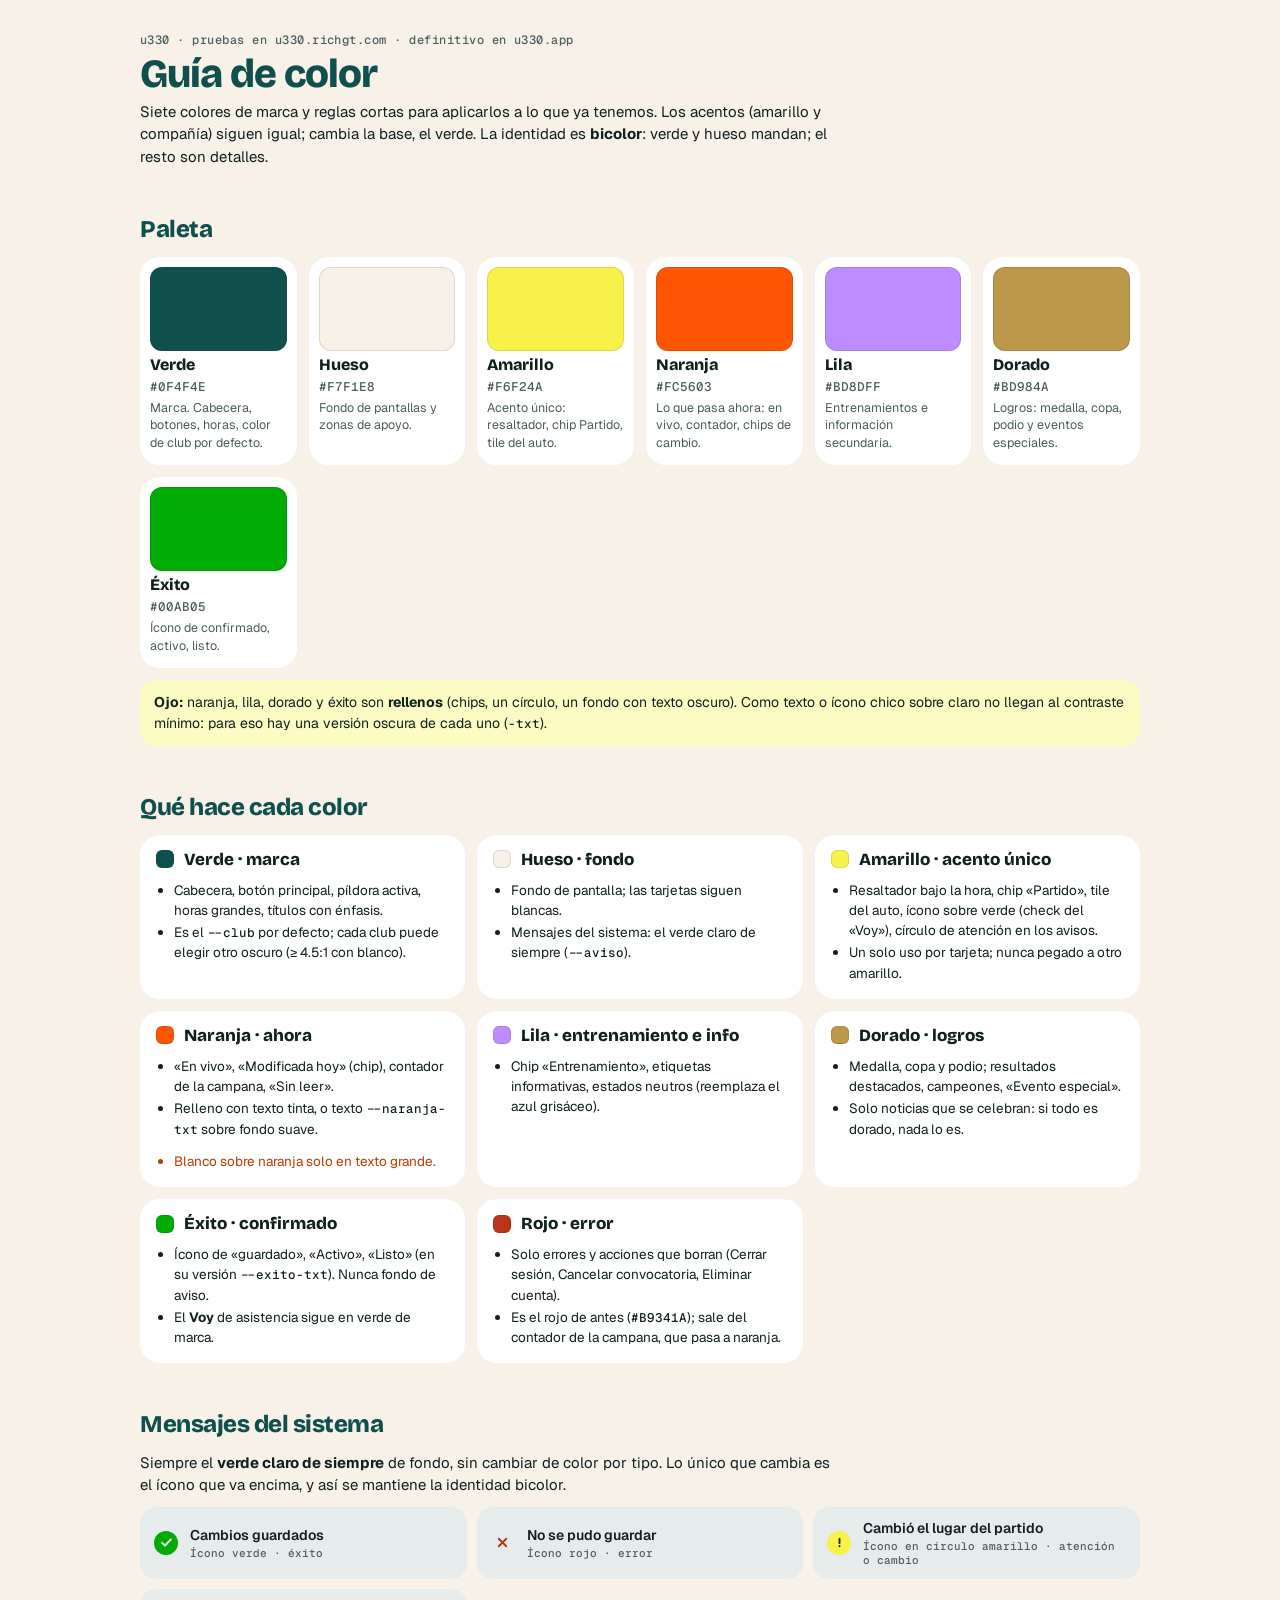
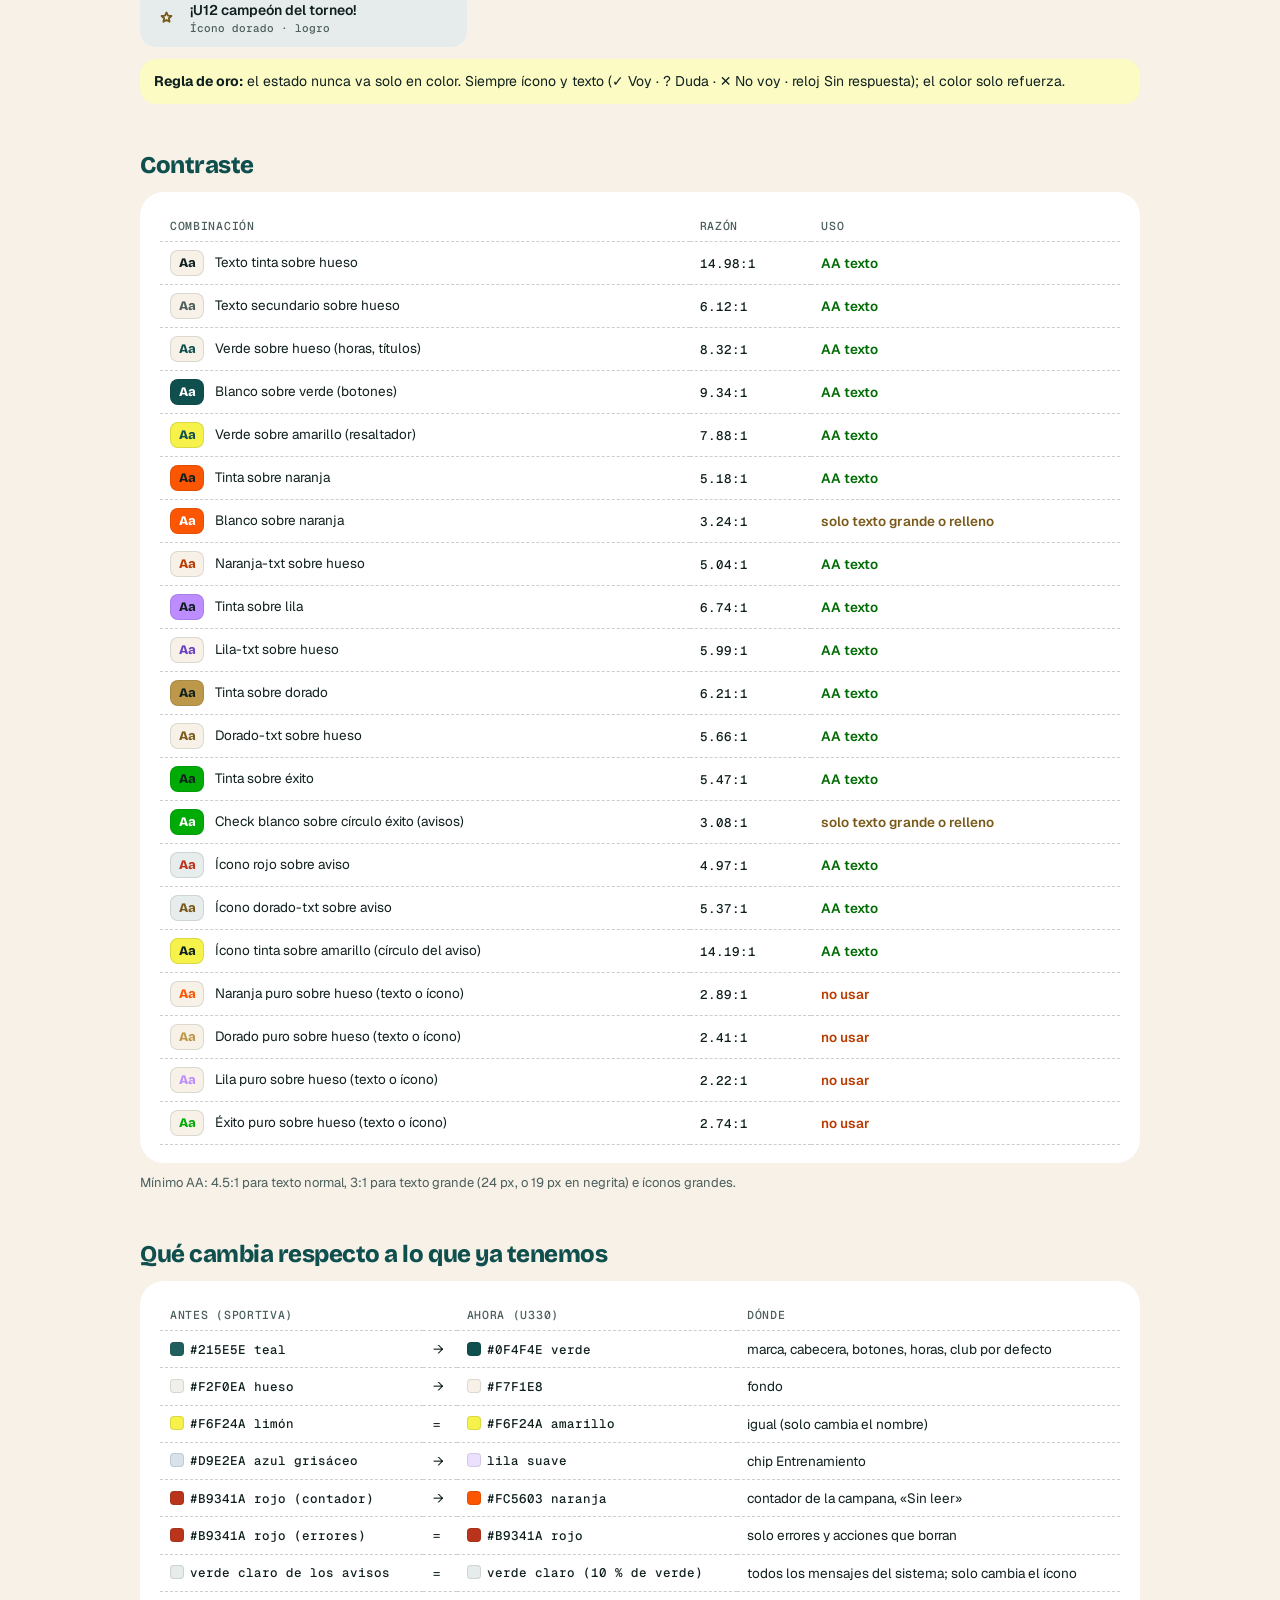
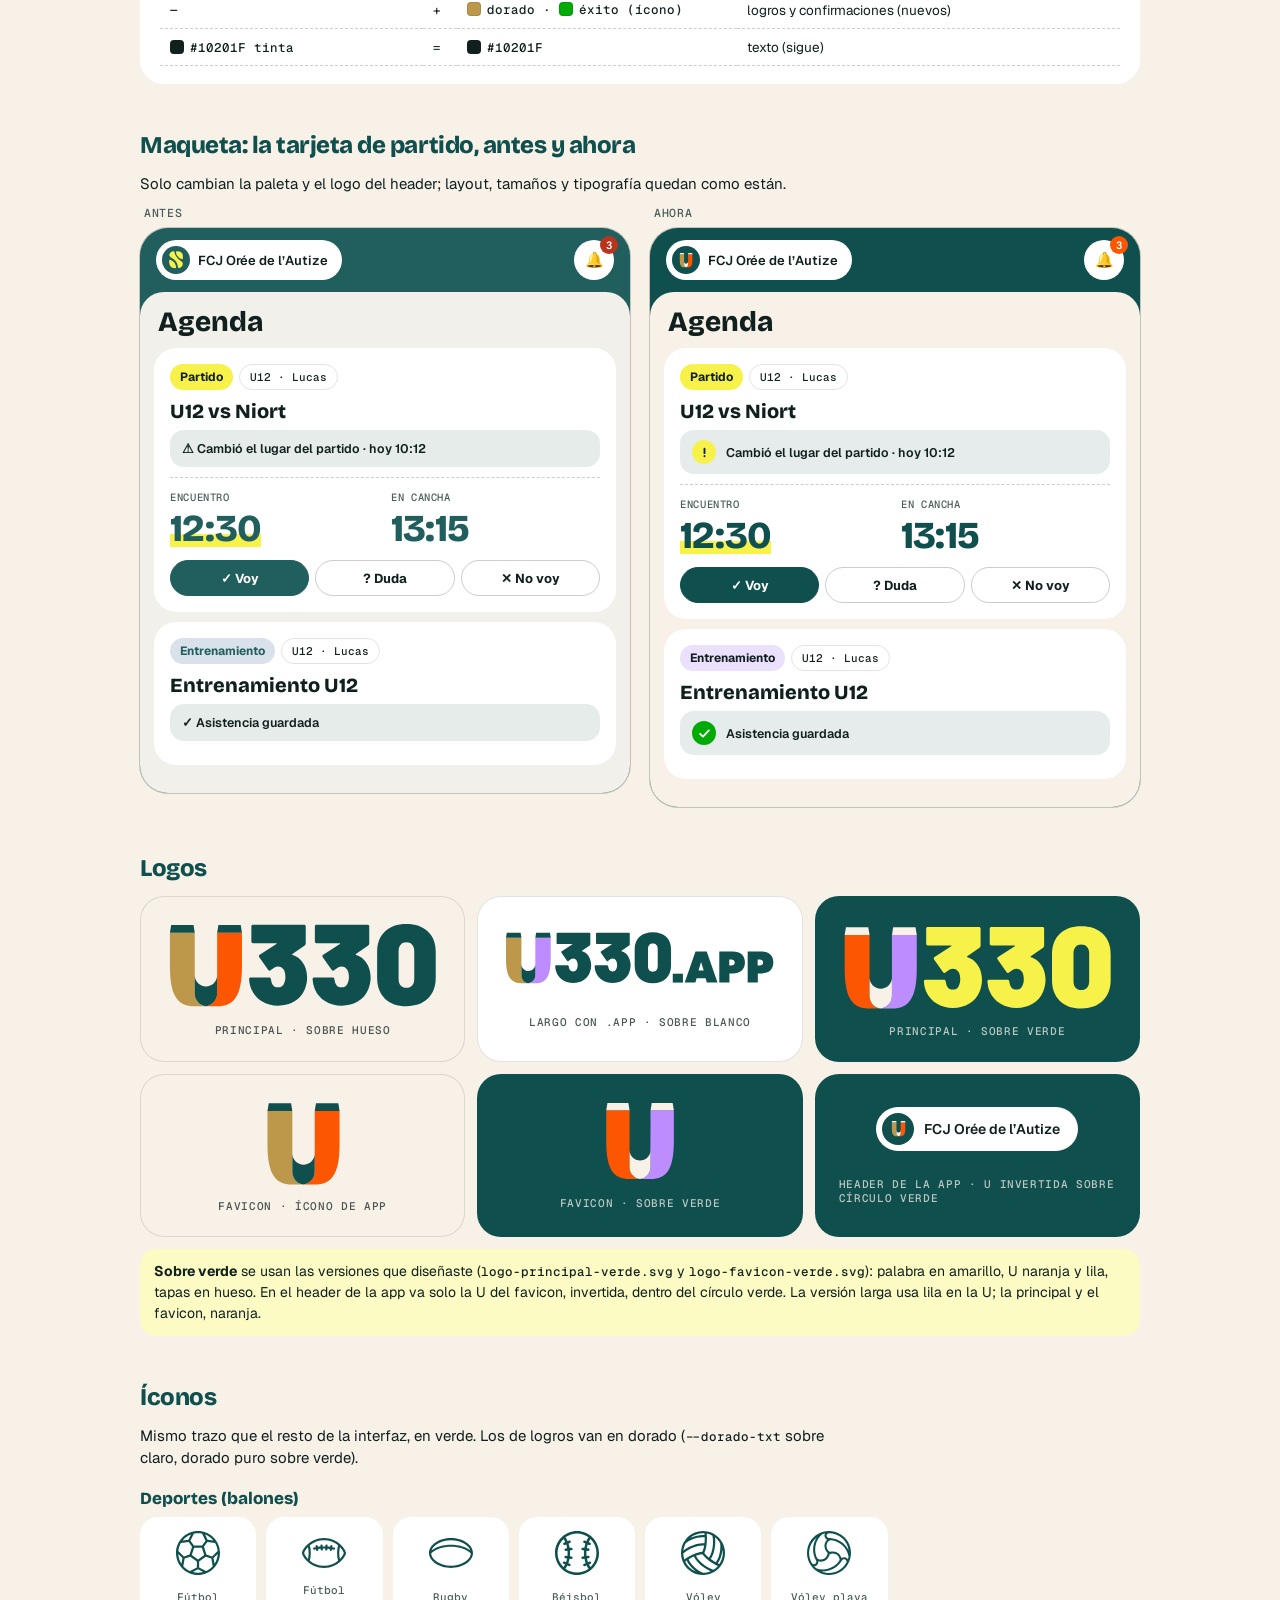
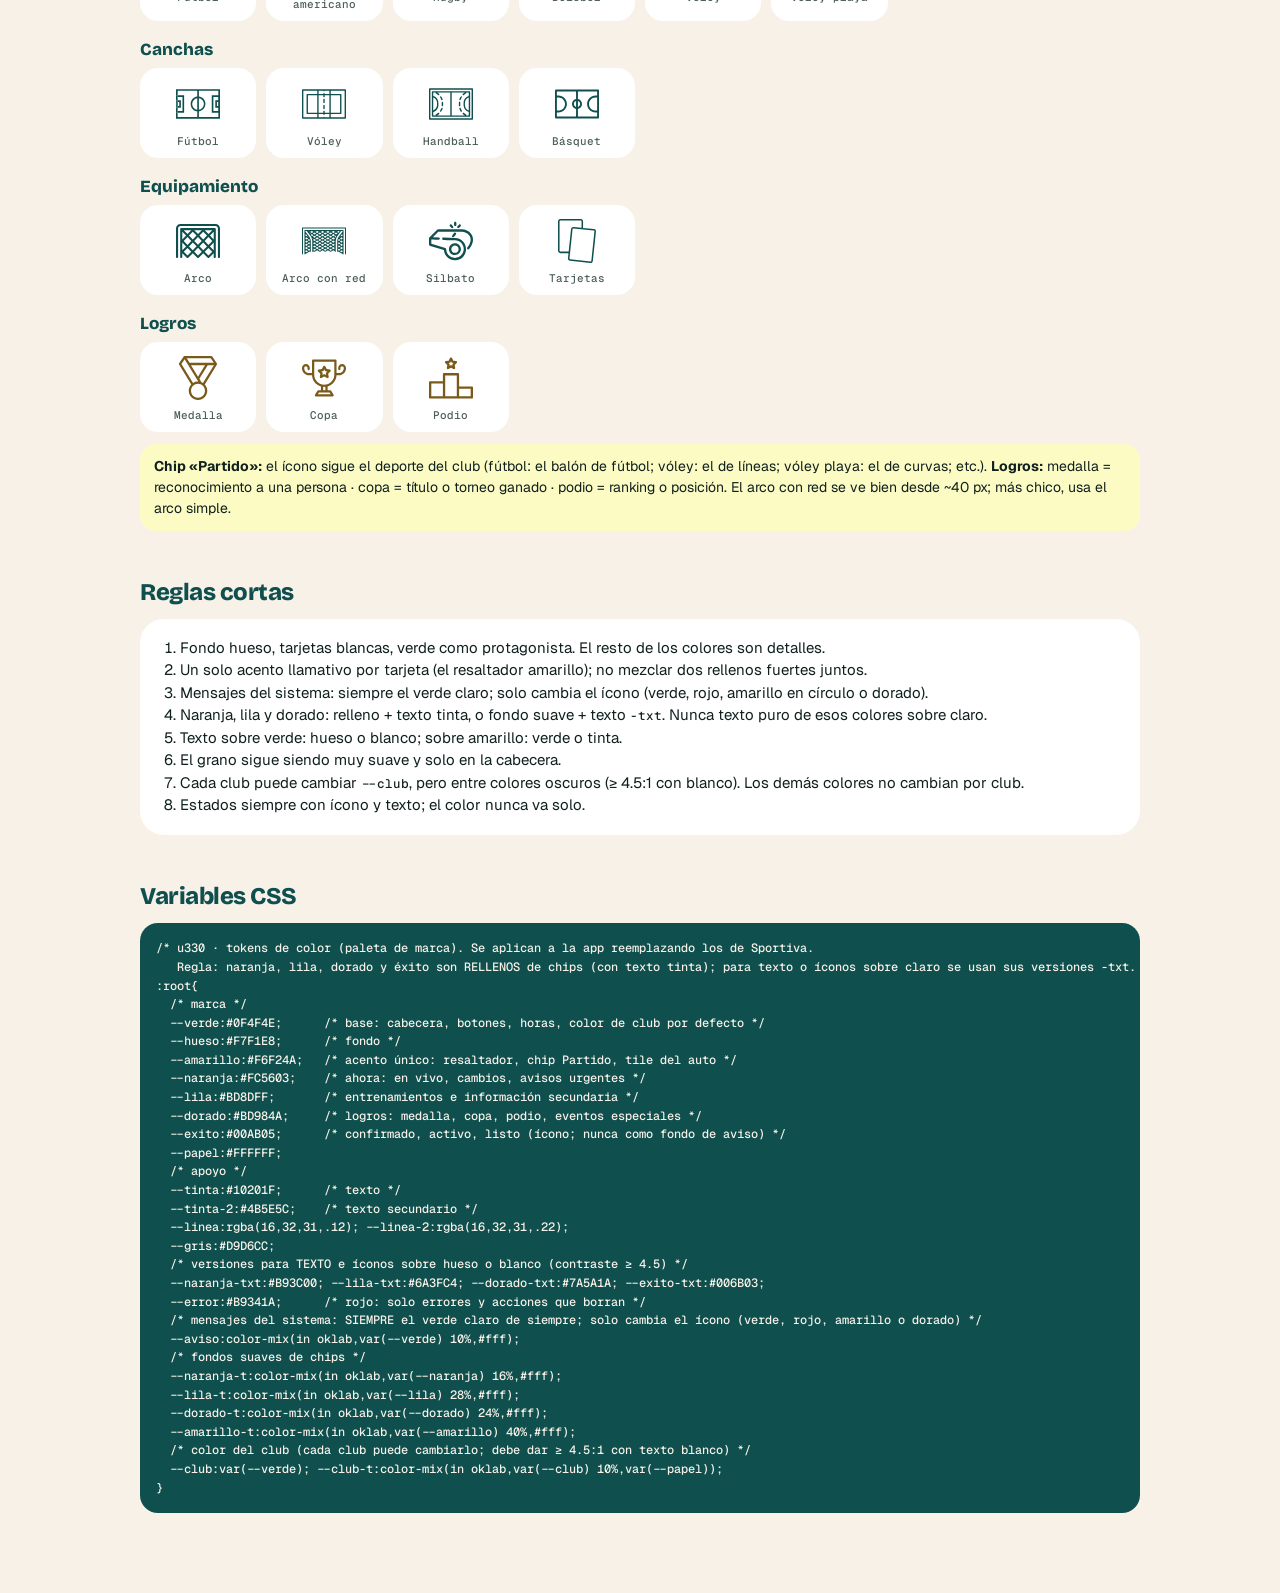
==== commit 49087b8d: "Guía u330: logos sobre verde, check blanco en círculo verde, contador con número blanco Co-Authored-" ====
--- a/docs/diseno/guia-colores.html
+++ b/docs/diseno/guia-colores.html
@@ -106,7 +106,7 @@
 .tel .aviso{border-radius:14px;padding:10px 12px;font:600 12.5px "Geist",sans-serif;display:flex;gap:10px;align-items:center;background:var(--aviso);color:var(--tinta);margin:8px 0}
 .ia{width:24px;height:24px;border-radius:50%;display:grid;place-items:center;flex:none}
 .ia svg{width:15px;height:15px;fill:none;stroke:currentColor;stroke-width:3;stroke-linecap:round;stroke-linejoin:round}
-.ia.ok{color:var(--exito-txt)}.ia.err{color:var(--error)}.ia.dor{color:var(--dorado-txt)}
+.ia.ok{background:var(--exito);color:#fff}.ia.err{color:var(--error)}.ia.dor{color:var(--dorado-txt)}
 .ia.am{background:var(--amarillo);color:var(--tinta)}
 .msgs{display:grid;grid-template-columns:repeat(auto-fit,minmax(min(300px,100%),1fr));gap:10px}
 .msgs .aviso{margin:0;background:var(--aviso);border-radius:16px;padding:12px 14px;display:flex;gap:12px;align-items:center;font:600 14px "Geist",sans-serif}
@@ -151,7 +151,7 @@
 <div class="nota"><b>Regla de oro:</b> el estado nunca va solo en color. Siempre ícono y texto (✓ Voy · ? Duda · ✕ No voy · reloj Sin respuesta); el color solo refuerza.</div>
 
 <h2>Contraste</h2>
-<div class="card"><table><thead><tr><th>Combinación</th><th>Razón</th><th>Uso</th></tr></thead><tbody><tr><td><span class="mu" style="background:#F7F1E8;color:#10201F">Aa</span> Texto tinta sobre hueso</td><td class="n">14.98:1</td><td class="ok">AA texto</td></tr><tr><td><span class="mu" style="background:#F7F1E8;color:#4B5E5C">Aa</span> Texto secundario sobre hueso</td><td class="n">6.12:1</td><td class="ok">AA texto</td></tr><tr><td><span class="mu" style="background:#F7F1E8;color:#0F4F4E">Aa</span> Verde sobre hueso (horas, títulos)</td><td class="n">8.32:1</td><td class="ok">AA texto</td></tr><tr><td><span class="mu" style="background:#0F4F4E;color:#FFFFFF">Aa</span> Blanco sobre verde (botones)</td><td class="n">9.34:1</td><td class="ok">AA texto</td></tr><tr><td><span class="mu" style="background:#F6F24A;color:#0F4F4E">Aa</span> Verde sobre amarillo (resaltador)</td><td class="n">7.88:1</td><td class="ok">AA texto</td></tr><tr><td><span class="mu" style="background:#FC5603;color:#10201F">Aa</span> Tinta sobre naranja</td><td class="n">5.18:1</td><td class="ok">AA texto</td></tr><tr><td><span class="mu" style="background:#FC5603;color:#FFFFFF">Aa</span> Blanco sobre naranja</td><td class="n">3.24:1</td><td class="gr">solo texto grande o relleno</td></tr><tr><td><span class="mu" style="background:#F7F1E8;color:#B93C00">Aa</span> Naranja-txt sobre hueso</td><td class="n">5.04:1</td><td class="ok">AA texto</td></tr><tr><td><span class="mu" style="background:#BD8DFF;color:#10201F">Aa</span> Tinta sobre lila</td><td class="n">6.74:1</td><td class="ok">AA texto</td></tr><tr><td><span class="mu" style="background:#F7F1E8;color:#6A3FC4">Aa</span> Lila-txt sobre hueso</td><td class="n">5.99:1</td><td class="ok">AA texto</td></tr><tr><td><span class="mu" style="background:#BD984A;color:#10201F">Aa</span> Tinta sobre dorado</td><td class="n">6.21:1</td><td class="ok">AA texto</td></tr><tr><td><span class="mu" style="background:#F7F1E8;color:#7A5A1A">Aa</span> Dorado-txt sobre hueso</td><td class="n">5.66:1</td><td class="ok">AA texto</td></tr><tr><td><span class="mu" style="background:#00AB05;color:#10201F">Aa</span> Tinta sobre éxito</td><td class="n">5.47:1</td><td class="ok">AA texto</td></tr><tr><td><span class="mu" style="background:#E7EDED;color:#006B03">Aa</span> Ícono éxito-txt sobre aviso (verde claro)</td><td class="n">5.71:1</td><td class="ok">AA texto</td></tr><tr><td><span class="mu" style="background:#E7EDED;color:#B9341A">Aa</span> Ícono rojo sobre aviso</td><td class="n">4.97:1</td><td class="ok">AA texto</td></tr><tr><td><span class="mu" style="background:#E7EDED;color:#7A5A1A">Aa</span> Ícono dorado-txt sobre aviso</td><td class="n">5.37:1</td><td class="ok">AA texto</td></tr><tr><td><span class="mu" style="background:#F6F24A;color:#10201F">Aa</span> Ícono tinta sobre amarillo (círculo del aviso)</td><td class="n">14.19:1</td><td class="ok">AA texto</td></tr><tr><td><span class="mu" style="background:#F7F1E8;color:#FC5603">Aa</span> Naranja puro sobre hueso (texto o ícono)</td><td class="n">2.89:1</td><td class="no">no usar</td></tr><tr><td><span class="mu" style="background:#F7F1E8;color:#BD984A">Aa</span> Dorado puro sobre hueso (texto o ícono)</td><td class="n">2.41:1</td><td class="no">no usar</td></tr><tr><td><span class="mu" style="background:#F7F1E8;color:#BD8DFF">Aa</span> Lila puro sobre hueso (texto o ícono)</td><td class="n">2.22:1</td><td class="no">no usar</td></tr><tr><td><span class="mu" style="background:#F7F1E8;color:#00AB05">Aa</span> Éxito puro sobre hueso (texto o ícono)</td><td class="n">2.74:1</td><td class="no">no usar</td></tr></tbody></table></div>
+<div class="card"><table><thead><tr><th>Combinación</th><th>Razón</th><th>Uso</th></tr></thead><tbody><tr><td><span class="mu" style="background:#F7F1E8;color:#10201F">Aa</span> Texto tinta sobre hueso</td><td class="n">14.98:1</td><td class="ok">AA texto</td></tr><tr><td><span class="mu" style="background:#F7F1E8;color:#4B5E5C">Aa</span> Texto secundario sobre hueso</td><td class="n">6.12:1</td><td class="ok">AA texto</td></tr><tr><td><span class="mu" style="background:#F7F1E8;color:#0F4F4E">Aa</span> Verde sobre hueso (horas, títulos)</td><td class="n">8.32:1</td><td class="ok">AA texto</td></tr><tr><td><span class="mu" style="background:#0F4F4E;color:#FFFFFF">Aa</span> Blanco sobre verde (botones)</td><td class="n">9.34:1</td><td class="ok">AA texto</td></tr><tr><td><span class="mu" style="background:#F6F24A;color:#0F4F4E">Aa</span> Verde sobre amarillo (resaltador)</td><td class="n">7.88:1</td><td class="ok">AA texto</td></tr><tr><td><span class="mu" style="background:#FC5603;color:#10201F">Aa</span> Tinta sobre naranja</td><td class="n">5.18:1</td><td class="ok">AA texto</td></tr><tr><td><span class="mu" style="background:#FC5603;color:#FFFFFF">Aa</span> Blanco sobre naranja</td><td class="n">3.24:1</td><td class="gr">solo texto grande o relleno</td></tr><tr><td><span class="mu" style="background:#F7F1E8;color:#B93C00">Aa</span> Naranja-txt sobre hueso</td><td class="n">5.04:1</td><td class="ok">AA texto</td></tr><tr><td><span class="mu" style="background:#BD8DFF;color:#10201F">Aa</span> Tinta sobre lila</td><td class="n">6.74:1</td><td class="ok">AA texto</td></tr><tr><td><span class="mu" style="background:#F7F1E8;color:#6A3FC4">Aa</span> Lila-txt sobre hueso</td><td class="n">5.99:1</td><td class="ok">AA texto</td></tr><tr><td><span class="mu" style="background:#BD984A;color:#10201F">Aa</span> Tinta sobre dorado</td><td class="n">6.21:1</td><td class="ok">AA texto</td></tr><tr><td><span class="mu" style="background:#F7F1E8;color:#7A5A1A">Aa</span> Dorado-txt sobre hueso</td><td class="n">5.66:1</td><td class="ok">AA texto</td></tr><tr><td><span class="mu" style="background:#00AB05;color:#10201F">Aa</span> Tinta sobre éxito</td><td class="n">5.47:1</td><td class="ok">AA texto</td></tr><tr><td><span class="mu" style="background:#00AB05;color:#FFFFFF">Aa</span> Check blanco sobre círculo éxito (avisos)</td><td class="n">3.08:1</td><td class="gr">solo texto grande o relleno</td></tr><tr><td><span class="mu" style="background:#E7EDED;color:#B9341A">Aa</span> Ícono rojo sobre aviso</td><td class="n">4.97:1</td><td class="ok">AA texto</td></tr><tr><td><span class="mu" style="background:#E7EDED;color:#7A5A1A">Aa</span> Ícono dorado-txt sobre aviso</td><td class="n">5.37:1</td><td class="ok">AA texto</td></tr><tr><td><span class="mu" style="background:#F6F24A;color:#10201F">Aa</span> Ícono tinta sobre amarillo (círculo del aviso)</td><td class="n">14.19:1</td><td class="ok">AA texto</td></tr><tr><td><span class="mu" style="background:#F7F1E8;color:#FC5603">Aa</span> Naranja puro sobre hueso (texto o ícono)</td><td class="n">2.89:1</td><td class="no">no usar</td></tr><tr><td><span class="mu" style="background:#F7F1E8;color:#BD984A">Aa</span> Dorado puro sobre hueso (texto o ícono)</td><td class="n">2.41:1</td><td class="no">no usar</td></tr><tr><td><span class="mu" style="background:#F7F1E8;color:#BD8DFF">Aa</span> Lila puro sobre hueso (texto o ícono)</td><td class="n">2.22:1</td><td class="no">no usar</td></tr><tr><td><span class="mu" style="background:#F7F1E8;color:#00AB05">Aa</span> Éxito puro sobre hueso (texto o ícono)</td><td class="n">2.74:1</td><td class="no">no usar</td></tr></tbody></table></div>
 <p style="margin-top:10px;color:var(--tinta-2);font-size:13px">Mínimo AA: 4.5:1 para texto normal, 3:1 para texto grande (24 px, o 19 px en negrita) e íconos grandes.</p>
 
 <h2>Qué cambia respecto a lo que ya tenemos</h2>
@@ -185,7 +185,7 @@
   <path class="u-v" d="M94.04033,134.19423l.08489-31.72873c-.74531,10.58045-9.64364,18.96045-20.41364,18.96045h-.00011c-11.07956,0-20.11408-8.83979-20.39818-19.85092l.02579,33.0901c0,11.7074,8.79096,21.35332,20.12774,22.71786,11.58529-1.37799,20.57352-11.22955,20.57352-23.18876Z"/>
   <polygon class="u-v" points="51.06404 9.74975 10.43789 9.74975 8.17355 23.81989 53.32838 23.81989 51.06404 9.74975"/>
   <polygon class="u-v" points="136.98987 9.73798 96.36372 9.73798 94.09938 23.80812 139.25421 23.80812 136.98987 9.73798"/>
-</svg></span> FCJ Orée de l’Autize</span><span class="bell">&#128276;<em style="background:var(--naranja);color:var(--tinta)">3</em></span></div>
+</svg></span> FCJ Orée de l’Autize</span><span class="bell">&#128276;<em style="background:var(--naranja);color:#fff">3</em></span></div>
  <div class="hoja"><h4>Agenda</h4>
   <div class="tc"><div class="tags"><span class="tg" style="background:var(--r);color:#10201F">Partido</span><span class="tg m">U12 · Lucas</span></div>
    <h5>U12 vs Niort</h5><div class="aviso"><span class="ia am"><svg viewBox="0 0 24 24"><path d="M12 6v7M12 17.5v.5"/></svg></span>Cambió el lugar del partido · hoy 10:12</div>
@@ -235,21 +235,19 @@
     <polygon class="u-v" points="191.55454 18.92507 137.28899 18.92507 134.26445 37.71897 194.57908 37.71897 191.55454 18.92507"/>
   </g>
 </svg><figcaption>Largo con .app · sobre blanco</figcaption></figure>
- <figure class="lbox verde" style="margin:0"><svg class="lg w2" viewBox="0 0 500 160.94421" role="img" aria-label="u330">
-  
-  <g>
-    <path class="u-v" d="M258.01986,102.31329c0,7.00386-1.44159,14.00585-4.32476,21.00783-3.70693,9.06139-9.81776,16.23749-18.32873,21.52081-8.51472,5.28706-18.39987,7.92872-29.65641,7.92872-10.986,0-20.76819-2.67723-29.34656-8.03169-8.58211-5.35446-14.86424-12.62979-18.84452-21.82972-2.33556-5.07925-3.70693-11.1208-4.11882-18.12466,0-2.05941,1.0297-3.08911,3.08911-3.08911h32.95146c1.92087,0,3.01797.96231,3.29505,2.88317.54668,3.98402,1.44159,7.07313,2.67723,9.26921,2.19421,3.84548,5.5604,5.76634,10.0911,5.76634s7.96148-1.92087,10.29798-5.76634c2.05941-3.57026,3.08911-7.82762,3.08911-12.7702,0-5.07738-.96231-9.40213-2.88317-12.97427-2.47223-4.11882-6.04343-6.17822-10.70986-6.17822-1.64753,0-3.39802.55042-5.25149,1.64753-1.85347,1.10085-4.42773,2.88317-7.72278,5.35446-.55042.55042-1.23564.82376-2.05941.82376-.96231,0-1.71867-.47928-2.26535-1.44159l-16.26932-23.06537c-.41282-.68522-.61876-1.37044-.61876-2.05941,0-.95856.48022-1.71493,1.44252-2.26535l30.06735-19.56437c.41188-.1348.54762-.37631.41188-.72079-.13854-.34074-.41188-.51485-.82376-.51485h-41.60097c-.96231,0-1.71773-.27334-2.26535-.82376-.55042-.54668-.82376-1.30304-.82376-2.26535V10.04994c0-.95856.27334-1.71493.82376-2.26535.54762-.54668,1.30304-.82376,2.26535-.82376h91.85146c.9595,0,1.71586.27708,2.26535.82376.54762.55042.82376,1.30679.82376,2.26535v30.27517c0,1.78607-.61782,3.08911-1.85347,3.91287l-22.2416,15.44556c-.68897.55042-.55042,1.0297.41188,1.44159,10.1585,3.16025,17.50497,10.0237,22.03566,20.59408,2.74557,6.31677,4.11882,13.18021,4.11882,20.59408Z"/>
-    <path class="u-v" d="M372.52575,102.31329c0,7.00386-1.44159,14.00585-4.32476,21.00783-3.70693,9.06139-9.81776,16.23749-18.32873,21.52081-8.51472,5.28706-18.39987,7.92872-29.65641,7.92872-10.986,0-20.76819-2.67723-29.34656-8.03169-8.58211-5.35446-14.86424-12.62979-18.84452-21.82972-2.33556-5.07925-3.70693-11.1208-4.11882-18.12466,0-2.05941,1.0297-3.08911,3.08911-3.08911h32.95146c1.92087,0,3.01797.96231,3.29505,2.88317.54668,3.98402,1.44159,7.07313,2.67723,9.26921,2.19421,3.84548,5.5604,5.76634,10.0911,5.76634s7.96148-1.92087,10.29798-5.76634c2.05941-3.57026,3.08911-7.82762,3.08911-12.7702,0-5.07738-.96231-9.40213-2.88317-12.97427-2.47223-4.11882-6.04343-6.17822-10.70986-6.17822-1.64753,0-3.39802.55042-5.25149,1.64753-1.85347,1.10085-4.42773,2.88317-7.72278,5.35446-.55042.55042-1.23564.82376-2.05941.82376-.96231,0-1.71867-.47928-2.26535-1.44159l-16.26932-23.06537c-.41282-.68522-.61876-1.37044-.61876-2.05941,0-.95856.48022-1.71493,1.44252-2.26535l30.06735-19.56437c.41188-.1348.54762-.37631.41188-.72079-.13854-.34074-.41188-.51485-.82376-.51485h-41.60097c-.96231,0-1.71773-.27334-2.26535-.82376-.55042-.54668-.82376-1.30304-.82376-2.26535V10.04994c0-.95856.27334-1.71493.82376-2.26535.54762-.54668,1.30304-.82376,2.26535-.82376h91.85146c.9595,0,1.71586.27708,2.26535.82376.54762.55042.82376,1.30679.82376,2.26535v30.27517c0,1.78607-.61782,3.08911-1.85347,3.91287l-22.2416,15.44556c-.68897.55042-.55042,1.0297.41188,1.44159,10.1585,3.16025,17.50497,10.0237,22.03566,20.59408,2.74557,6.31677,4.11882,13.18021,4.11882,20.59408Z"/>
-    <path class="u-v" d="M398.37131,140.00232c-9.40588-9.06139-14.10694-21.55451-14.10694-37.4831v-46.9545c0-15.51296,4.70107-27.76643,14.10694-36.76043,9.40307-8.99212,22.27437-13.49099,38.61483-13.49099,16.33766,0,29.24453,4.49887,38.7178,13.49099,9.47328,8.994,14.21085,21.24747,14.21085,36.76043v46.9545c0,15.79191-4.73757,28.25133-14.21085,37.38012-9.47328,9.13254-22.38015,13.69506-38.7178,13.69506-16.34047,0-29.21176-4.5307-38.61483-13.59209ZM447.38709,116.21616c2.53869-2.8139,3.8099-6.69308,3.8099-11.63753v-50.24955c0-4.94258-1.27122-8.81988-3.8099-11.63565-2.54243-2.81203-6.00785-4.22179-10.40095-4.22179-4.39496,0-7.82575,1.40976-10.29704,4.22179-2.47129,2.81577-3.70693,6.69308-3.70693,11.63565v50.24955c0,4.94445,1.23564,8.82363,3.70693,11.63753,2.47129,2.81577,5.90208,4.22179,10.29704,4.22179,4.39309,0,7.85851-1.40601,10.40095-4.22179Z"/>
-  </g>
-  <g>
-    <path class="u-b" d="M95.8221,21.29262v81.01094c0,.48437-.02315.96285-.05667,1.43848v26.92161c0,11.84931-8.90562,21.61034-20.38445,22.97566.90683.10908,1.82797.17143,2.76439.17023l17.54548-.02162c30.95371,0,44.8438-19.06182,44.8438-72.22543V21.29262h-44.71255Z"/>
-    <path class="u-a" d="M55.43822,131.13023v-28.2972c-.00459-.17645-.01343-.35192-.01343-.52947V21.29262H10.66889v60.26988c0,53.16361,13.84587,72.22543,44.79968,72.22543l17.12313.02107c.94461.00109,1.87416-.06093,2.78929-.16968-11.2326-1.352-19.94277-10.90928-19.94277-22.50909Z"/>
-    <path class="u-v" d="M95.76543,130.66366l.08411-31.43714c-.73846,10.48322-9.55501,18.7862-20.22604,18.7862h-.00011c-10.97774,0-19.92923-8.75856-20.21072-19.66849l.02555,32.78601c0,11.59981,8.71017,21.15708,19.94277,22.50909,11.47882-1.36533,20.38445-11.12635,20.38445-22.97566Z"/>
-    <polygon class="u-v" points="53.18409 7.36281 12.93129 7.36281 10.68776 21.30365 55.42762 21.30365 53.18409 7.36281"/>
-    <polygon class="u-v" points="138.32027 7.35115 98.06747 7.35115 95.82394 21.29199 140.56379 21.29199 138.32027 7.35115"/>
-  </g>
-</svg><figcaption>Sobre verde · negativo (propuesta)</figcaption></figure>
+ <figure class="lbox verde" style="margin:0"><svg class="lg w2" viewBox="0 0 673.61036 230.20011" role="img" aria-label="u330">
+  
+  <g>
+    <path fill="#f6f24a" d="M347.22346,145.77225c0,9.44203-1.94343,18.88154-5.83028,28.32105-4.99739,12.21583-13.2355,21.89007-24.7093,29.01261-11.47885,7.12759-24.80521,10.68886-39.98036,10.68886-14.81044,0-27.99799-3.60922-39.56265-10.82767-11.56971-7.21845-20.03876-17.02645-25.40465-29.42906-3.14861-6.84743-4.99739-14.99216-5.55265-24.43419,0-2.77633,1.38816-4.16449,4.16449-4.16449h44.42248c2.58956,0,4.06858,1.2973,4.44212,3.88686.73699,5.37093,1.94343,9.53542,3.60922,12.49599,2.95805,5.18416,7.49608,7.77371,13.604,7.77371s10.73302-2.58956,13.88289-7.77371c2.77633-4.81314,4.16449-10.55256,4.16449-17.21575,0-6.84491-1.2973-12.67519-3.88686-17.49085-3.33285-5.55265-8.14726-8.32898-14.43816-8.32898-2.22106,0-4.58094.74204-7.07963,2.22106-2.49869,1.48407-5.9691,3.88686-10.41122,7.21845-.74204.74204-1.6658,1.11053-2.77633,1.11053-1.2973,0-2.31697-.64613-3.05396-1.94343l-21.93298-31.09485c-.55653-.92376-.83416-1.84752-.83416-2.77633,0-1.29225.64739-2.31192,1.94469-3.05396l40.53436-26.3751c.55527-.18172.73825-.50731.55527-.97171-.18677-.45936-.55527-.69408-1.11053-.69408h-56.08305c-1.2973,0-2.31571-.36849-3.05396-1.11053-.74204-.73699-1.11053-1.75666-1.11053-3.05396V21.39032c0-1.29225.36849-2.31192,1.11053-3.05396.73825-.73699,1.75666-1.11053,3.05396-1.11053h123.82667c1.29352,0,2.31318.37354,3.05396,1.11053.73825.74204,1.11053,1.76171,1.11053,3.05396v40.81452c0,2.40783-.8329,4.16449-2.49869,5.27502l-29.98432,20.82245c-.92881.74204-.74204,1.38816.55527,1.94343,13.69486,4.2604,23.59877,13.51314,29.70669,27.76326,3.70135,8.51575,5.55265,17.76849,5.55265,27.76326Z"/>
+    <path fill="#f6f24a" d="M501.59098,145.77225c0,9.44203-1.94343,18.88154-5.83028,28.32105-4.99739,12.21583-13.2355,21.89007-24.7093,29.01261-11.47885,7.12759-24.80521,10.68886-39.98036,10.68886-14.81044,0-27.99799-3.60922-39.56265-10.82767-11.56971-7.21845-20.03876-17.02645-25.40465-29.42906-3.14861-6.84743-4.99739-14.99216-5.55265-24.43419,0-2.77633,1.38816-4.16449,4.16449-4.16449h44.42248c2.58956,0,4.06858,1.2973,4.44212,3.88686.73699,5.37093,1.94343,9.53542,3.60922,12.49599,2.95805,5.18416,7.49608,7.77371,13.604,7.77371s10.73302-2.58956,13.88289-7.77371c2.77633-4.81314,4.16449-10.55256,4.16449-17.21575,0-6.84491-1.2973-12.67519-3.88686-17.49085-3.33285-5.55265-8.14726-8.32898-14.43816-8.32898-2.22106,0-4.58094.74204-7.07963,2.22106-2.49869,1.48407-5.9691,3.88686-10.41122,7.21845-.74204.74204-1.6658,1.11053-2.77633,1.11053-1.2973,0-2.31697-.64613-3.05396-1.94343l-21.93298-31.09485c-.55653-.92376-.83416-1.84752-.83416-2.77633,0-1.29225.64739-2.31192,1.94469-3.05396l40.53436-26.3751c.55527-.18172.73825-.50731.55527-.97171-.18677-.45936-.55527-.69408-1.11053-.69408h-56.08305c-1.2973,0-2.31571-.36849-3.05396-1.11053-.74204-.73699-1.11053-1.75666-1.11053-3.05396V21.39032c0-1.29225.36849-2.31192,1.11053-3.05396.73825-.73699,1.75666-1.11053,3.05396-1.11053h123.82667c1.29352,0,2.31318.37354,3.05396,1.11053.73825.74204,1.11053,1.76171,1.11053,3.05396v40.81452c0,2.40783-.8329,4.16449-2.49869,5.27502l-29.98432,20.82245c-.92881.74204-.74204,1.38816.55527,1.94343,13.69486,4.2604,23.59877,13.51314,29.70669,27.76326,3.70135,8.51575,5.55265,17.76849,5.55265,27.76326Z"/>
+    <path fill="#f6f24a" d="M536.43388,196.58154c-12.68024-12.21583-19.01783-29.05804-19.01783-50.53166v-63.30024c0-20.91331,6.3376-37.43245,19.01783-49.55742,12.67645-12.12245,30.02849-18.18746,52.05738-18.18746,22.0251,0,39.42509,6.06501,52.19619,18.18746,12.7711,12.12497,19.15791,28.64411,19.15791,49.55742v63.30024c0,21.28937-6.38681,38.08615-19.15791,50.39284-12.7711,12.31174-30.17109,18.46257-52.19619,18.46257-22.02889,0-39.38092-6.10792-52.05738-18.32375ZM602.51296,164.51498c3.42245-3.79347,5.1362-9.02306,5.1362-15.68877v-67.74236c0-6.66318-1.71375-11.89025-5.1362-15.68624-3.4275-3.79095-8.0993-5.69147-14.02171-5.69147-5.92493,0-10.55004,1.90052-13.88163,5.69147-3.33159,3.796-4.99739,9.02306-4.99739,15.68624v67.74236c0,6.66571,1.6658,11.8953,4.99739,15.68877,3.33159,3.796,7.9567,5.69147,13.88163,5.69147,5.92241,0,10.59421-1.89547,14.02171-5.69147Z"/>
+  </g>
+  <path fill="#bd8dff" d="M128.56164,36.54679v109.21236c0,.65299-.03121,1.29803-.0764,1.93925v36.29352c0,15.97427-12.00584,29.1333-27.48065,30.97392,1.22252.14706,2.46432.23111,3.72673.22949l23.65339-.02915c41.72927,0,60.45476-25.69759,60.45476-97.36844V36.54679h-60.27782Z"/>
+  <path fill="#fc5603" d="M74.11937,184.62091v-38.14798c-.00618-.23788-.01811-.47443-.01811-.71379V36.54679H13.76501v81.25094c0,71.67085,18.66587,97.36844,60.39529,97.36844l23.08401.02841c1.27345.00147,2.52658-.08214,3.76029-.22875-15.14287-1.82266-26.88522-14.70701-26.88522-30.34492Z"/>
+  <path fill="#f7f1e8" d="M128.48524,183.99191l.11339-42.381c-.99553,14.13262-12.88129,25.32603-27.2671,25.32603h-.00015c-14.7993,0-26.86697-11.80757-27.24645-26.51546l.03445,44.19943c0,15.63791,11.74235,28.52226,26.88522,30.34492,15.47481-1.84062,27.48065-14.99964,27.48065-30.97392Z"/>
+  <polygon fill="#f7f1e8" points="71.08054 17.76774 16.81499 17.76774 13.79045 36.56164 74.10508 36.56164 71.08054 17.76774"/>
+  <polygon fill="#f7f1e8" points="185.85421 17.75203 131.58866 17.75203 128.56412 36.54593 188.87875 36.54593 185.85421 17.75203"/>
+</svg><figcaption>Principal · sobre verde</figcaption></figure>
  <figure class="lbox hueso" style="margin:0"><svg class="lg w3" viewBox="0 0 145.49356 165.23605" role="img" aria-label="u330">
   
   <path class="u-b" d="M94.09753,23.80877v81.76233c0,.48886-.02336.97178-.0572,1.45183v27.17131c0,11.95921-8.98823,21.81077-20.57352,23.18876.91524.11009,1.84492.17302,2.79003.17181l17.70822-.02182c31.24081,0,45.25973-19.23862,45.25973-72.89533V23.80877h-45.12726Z"/>
@@ -258,6 +256,14 @@
   <polygon class="u-v" points="51.06404 9.74975 10.43789 9.74975 8.17355 23.81989 53.32838 23.81989 51.06404 9.74975"/>
   <polygon class="u-v" points="136.98987 9.73798 96.36372 9.73798 94.09938 23.80812 139.25421 23.80812 136.98987 9.73798"/>
 </svg><figcaption>Favicon · ícono de app</figcaption></figure>
+ <figure class="lbox verde" style="margin:0"><svg class="lg w3" viewBox="0 0 500 500" role="img" aria-label="u330">
+  
+  <path fill="#bd8dff" d="M316.01645,57.09941s-.07529,266.64149-.18433,268.18861v87.56967c0,38.54303-28.96793,70.29337-66.30582,74.73444,2.94971.35483,5.94595.55762,8.99191.55371l57.07132-.07031c100.68515,0,145.86633-62.0036,145.86633-234.93237V57.09941h-145.43942Z"/>
+  <path fill="#fc5603" d="M184.65714,414.37537l-.04369-357.27597H39.03302v196.04378c0,172.92876,45.03735,234.93239,145.72285,234.93239l55.69753.06854c3.0726.00354,6.09619-.19818,9.07289-.55194-36.537-4.39774-64.86916-35.48532-64.86916-73.2168Z"/>
+  <path fill="#f7f1e8" d="M315.83212,412.85773l.03915-102.35138c-.34485,4.89557-.99689,9.73871-2.36502,14.28302-8.16144,27.10834-33.46405,46.91782-63.1911,46.91782h-.00037c-35.70804,0-64.77083-28.50711-65.68646-63.99457l.02882,106.66278c0,37.73145,28.33215,68.81903,64.86916,73.21677,37.33792-4.44107,66.30582-36.19141,66.30582-74.73444Z"/>
+  <polygon fill="#f7f1e8" points="177.325 11.78899 46.39208 11.78899 39.0944 57.13526 184.62267 57.13526 177.325 11.78899"/>
+  <polygon fill="#f7f1e8" points="454.25299 11.75107 323.3201 11.75107 316.02243 57.09734 461.55066 57.09734 454.25299 11.75107"/>
+</svg><figcaption>Favicon · sobre verde</figcaption></figure>
  <figure class="lbox verde" style="margin:0"><span class="chip"><span class="mk2"><svg class="lg " viewBox="0 0 145.49356 165.23605" role="img" aria-label="u330">
   
   <path class="u-b" d="M94.09753,23.80877v81.76233c0,.48886-.02336.97178-.0572,1.45183v27.17131c0,11.95921-8.98823,21.81077-20.57352,23.18876.91524.11009,1.84492.17302,2.79003.17181l17.70822-.02182c31.24081,0,45.25973-19.23862,45.25973-72.89533V23.80877h-45.12726Z"/>
@@ -267,7 +273,7 @@
   <polygon class="u-v" points="136.98987 9.73798 96.36372 9.73798 94.09938 23.80812 139.25421 23.80812 136.98987 9.73798"/>
 </svg></span>FCJ Orée de l’Autize</span><figcaption>Header de la app · U invertida sobre círculo verde</figcaption></figure>
 </div>
-<div class="nota"><b>Sobre verde</b> las partes verdes del logo (palabra, tapas y fondo de la U) se vuelven hueso; la U dorada y naranja se queda. En el header de la app va solo la U del favicon, invertida, dentro del círculo verde. La versión larga usa lila en la U; la principal y el favicon, naranja.</div>
+<div class="nota"><b>Sobre verde</b> se usan las versiones que diseñaste (<code>logo-principal-verde.svg</code> y <code>logo-favicon-verde.svg</code>): palabra en amarillo, U naranja y lila, tapas en hueso. En el header de la app va solo la U del favicon, invertida, dentro del círculo verde. La versión larga usa lila en la U; la principal y el favicon, naranja.</div>
 
 <h2>Íconos</h2>
 <p>Mismo trazo que el resto de la interfaz, en verde. Los de logros van en dorado (<code>--dorado-txt</code> sobre claro, dorado puro sobre verde).</p>
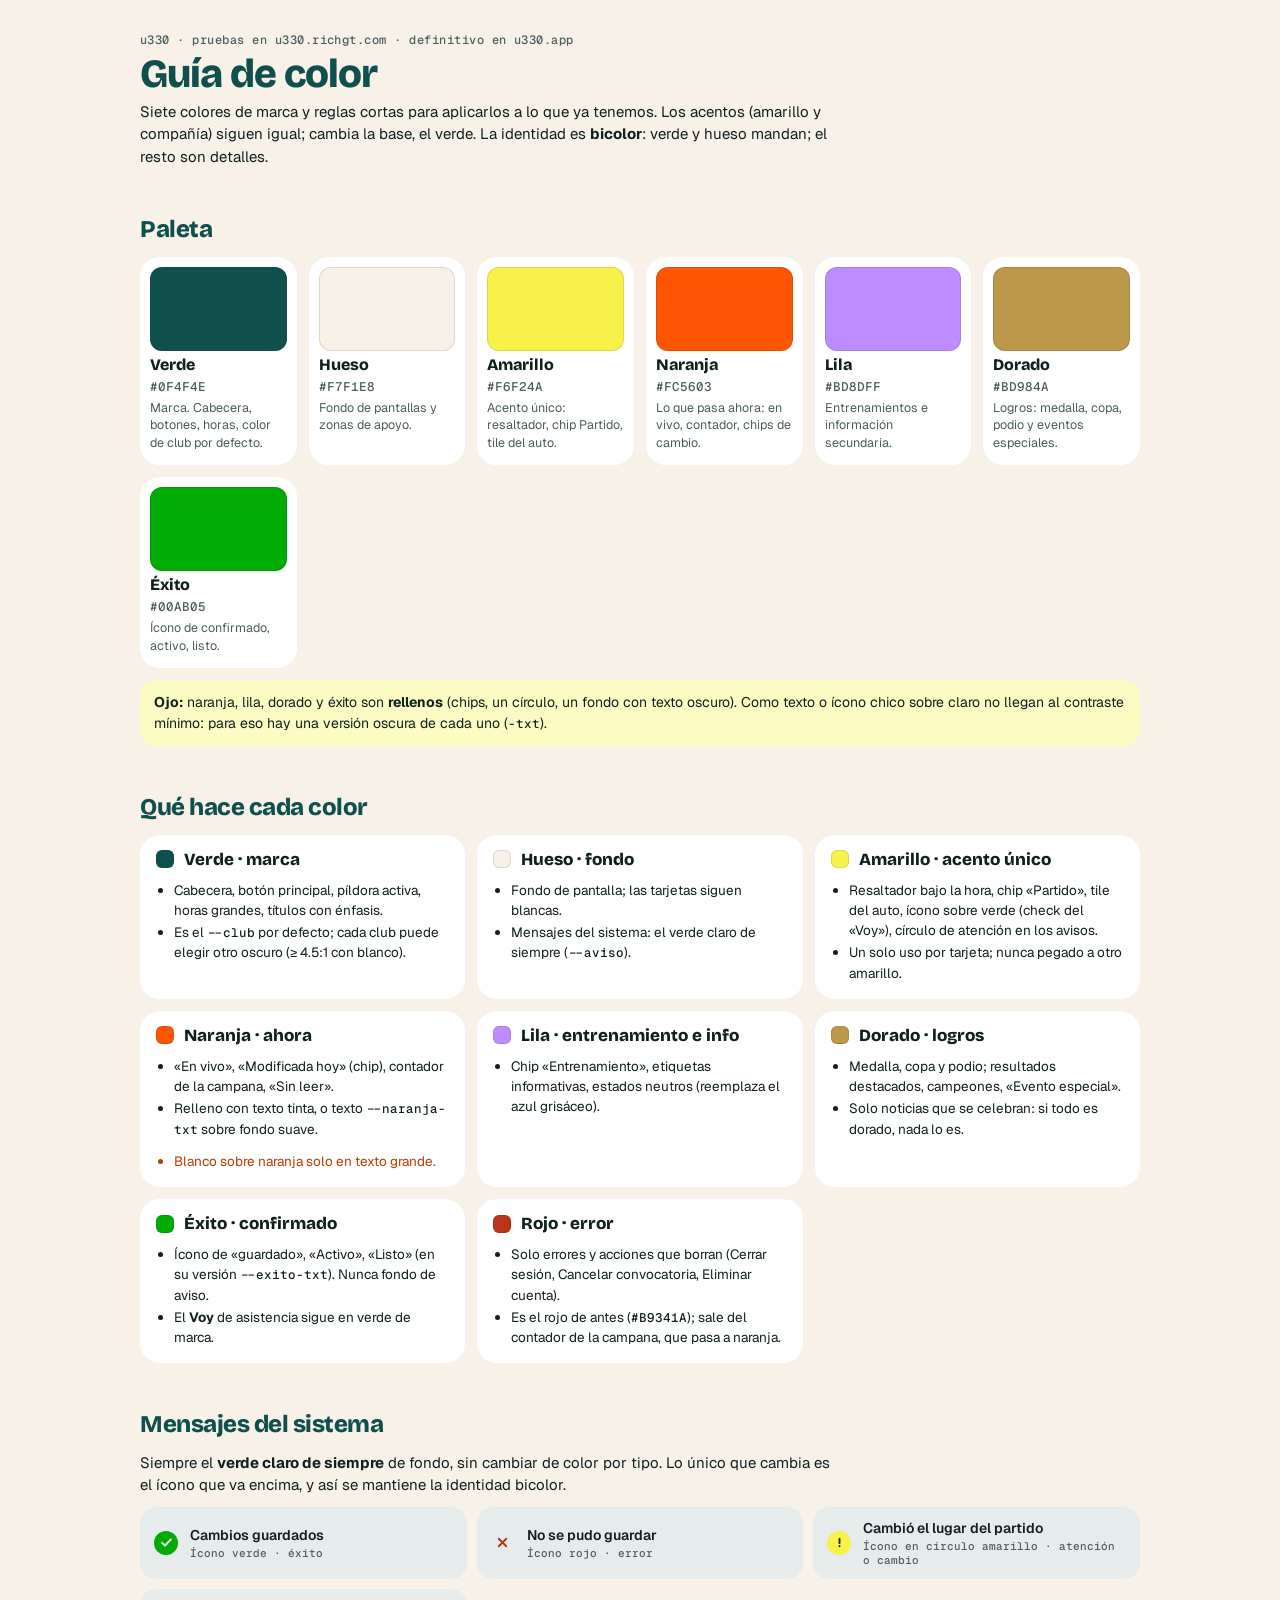
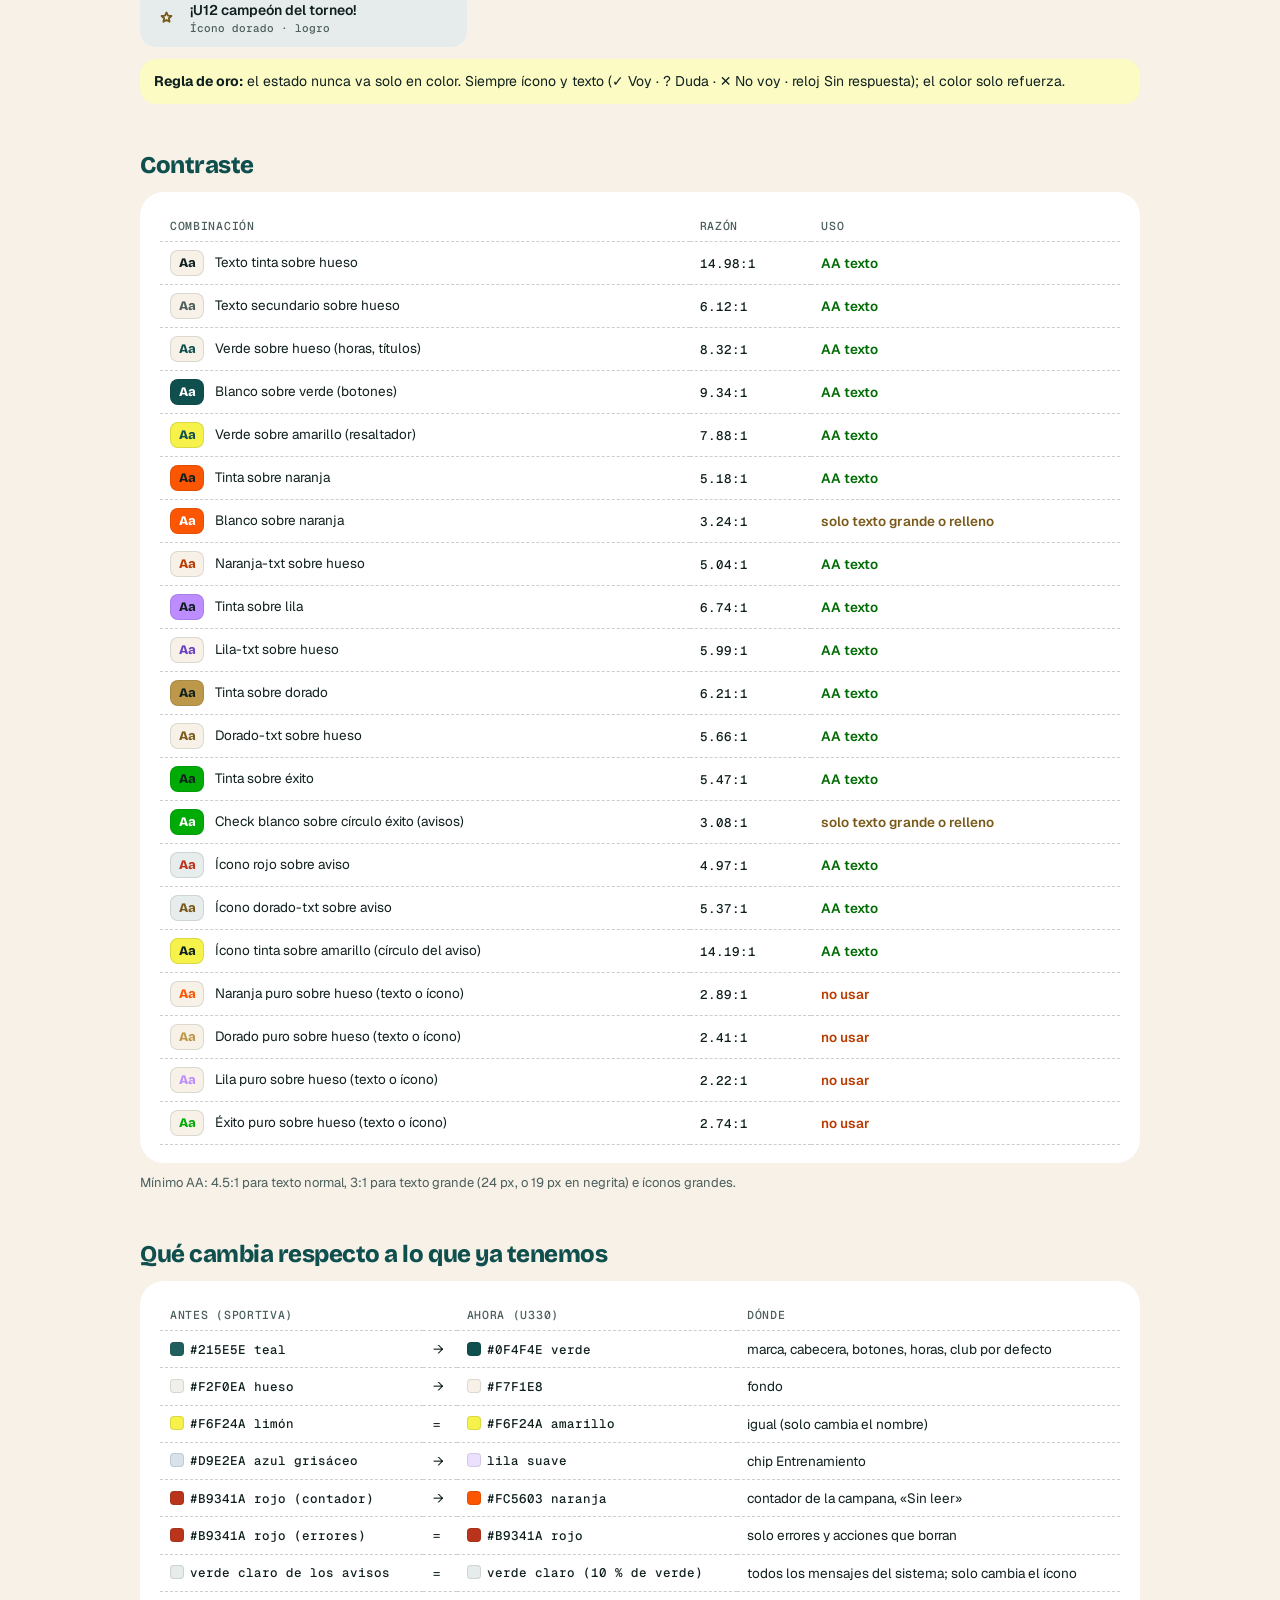
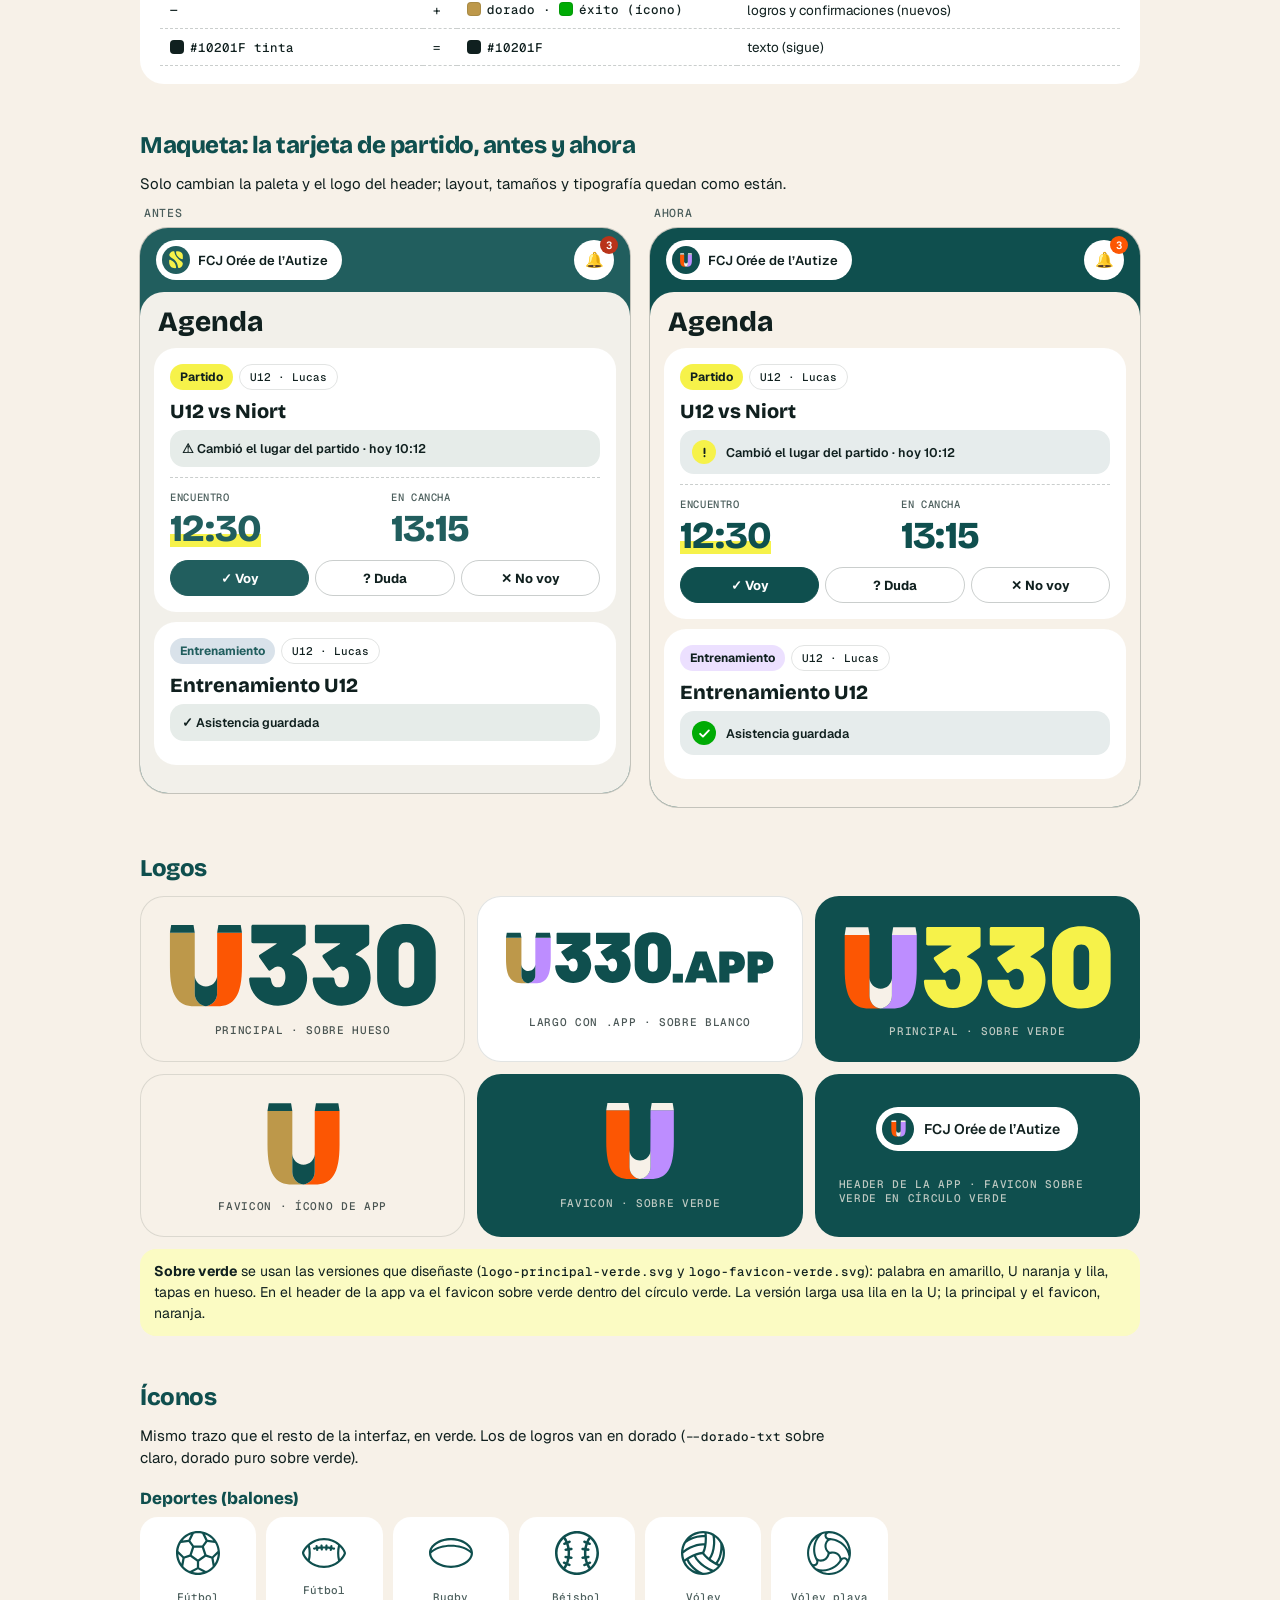
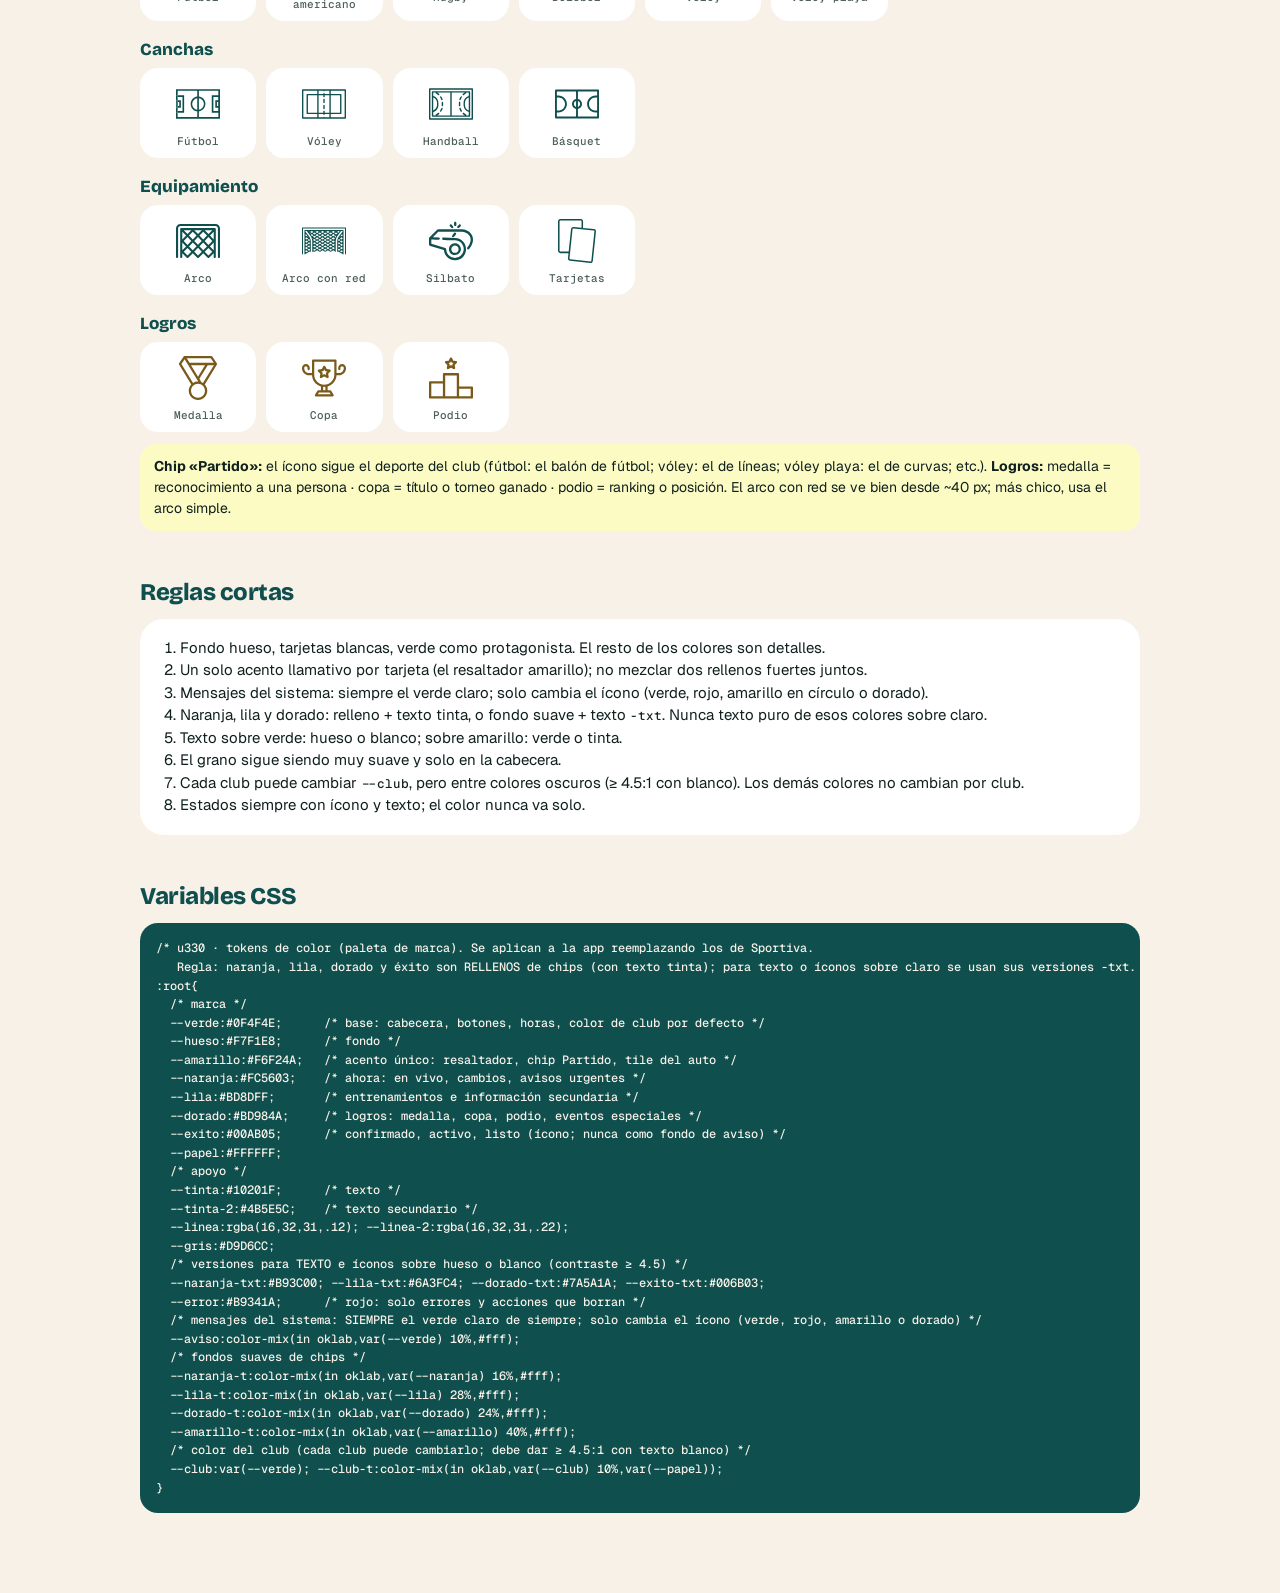
==== commit 5da9f95c: "Guía u330: header de la app con el favicon sobre verde Co-Authored-By: Claude Sonnet 5.5 <noreply@an" ====
--- a/docs/diseno/guia-colores.html
+++ b/docs/diseno/guia-colores.html
@@ -178,13 +178,13 @@
    <div class="voto"><span class="on">&#10003; Voy</span><span>? Duda</span><span>&#10005; No voy</span></div></div>
   <div class="tc"><div class="tags"><span class="tg" style="background:#D9E2EA;color:#215E5E">Entrenamiento</span><span class="tg m">U12 · Lucas</span></div><h5>Entrenamiento U12</h5><div class="aviso" style="background:#E6ECE9">&#10003; Asistencia guardada</div></div>
  </div></div></div>
- <div><p class="cap">Ahora</p><div class="tel ahora"><div class="band"><span class="chipc"><span class="mk2"><svg class="lg " viewBox="0 0 145.49356 165.23605" role="img" aria-label="u330">
-  
-  <path class="u-b" d="M94.09753,23.80877v81.76233c0,.48886-.02336.97178-.0572,1.45183v27.17131c0,11.95921-8.98823,21.81077-20.57352,23.18876.91524.11009,1.84492.17302,2.79003.17181l17.70822-.02182c31.24081,0,45.25973-19.23862,45.25973-72.89533V23.80877h-45.12726Z"/>
-  <path class="u-a" d="M53.33908,134.66513v-28.55966c-.00463-.17809-.01356-.35519-.01356-.53438V23.80877H8.15451v60.82889c0,53.65671,13.97429,72.89533,45.21521,72.89533l17.28195.02127c.95337.0011,1.89154-.06149,2.81516-.17126-11.33678-1.36454-20.12774-11.01047-20.12774-22.71786Z"/>
-  <path class="u-v" d="M94.04033,134.19423l.08489-31.72873c-.74531,10.58045-9.64364,18.96045-20.41364,18.96045h-.00011c-11.07956,0-20.11408-8.83979-20.39818-19.85092l.02579,33.0901c0,11.7074,8.79096,21.35332,20.12774,22.71786,11.58529-1.37799,20.57352-11.22955,20.57352-23.18876Z"/>
-  <polygon class="u-v" points="51.06404 9.74975 10.43789 9.74975 8.17355 23.81989 53.32838 23.81989 51.06404 9.74975"/>
-  <polygon class="u-v" points="136.98987 9.73798 96.36372 9.73798 94.09938 23.80812 139.25421 23.80812 136.98987 9.73798"/>
+ <div><p class="cap">Ahora</p><div class="tel ahora"><div class="band"><span class="chipc"><span class="mk2"><svg class="lg " viewBox="0 0 500 500" role="img" aria-label="u330">
+  
+  <path fill="#bd8dff" d="M316.01645,57.09941s-.07529,266.64149-.18433,268.18861v87.56967c0,38.54303-28.96793,70.29337-66.30582,74.73444,2.94971.35483,5.94595.55762,8.99191.55371l57.07132-.07031c100.68515,0,145.86633-62.0036,145.86633-234.93237V57.09941h-145.43942Z"/>
+  <path fill="#fc5603" d="M184.65714,414.37537l-.04369-357.27597H39.03302v196.04378c0,172.92876,45.03735,234.93239,145.72285,234.93239l55.69753.06854c3.0726.00354,6.09619-.19818,9.07289-.55194-36.537-4.39774-64.86916-35.48532-64.86916-73.2168Z"/>
+  <path fill="#f7f1e8" d="M315.83212,412.85773l.03915-102.35138c-.34485,4.89557-.99689,9.73871-2.36502,14.28302-8.16144,27.10834-33.46405,46.91782-63.1911,46.91782h-.00037c-35.70804,0-64.77083-28.50711-65.68646-63.99457l.02882,106.66278c0,37.73145,28.33215,68.81903,64.86916,73.21677,37.33792-4.44107,66.30582-36.19141,66.30582-74.73444Z"/>
+  <polygon fill="#f7f1e8" points="177.325 11.78899 46.39208 11.78899 39.0944 57.13526 184.62267 57.13526 177.325 11.78899"/>
+  <polygon fill="#f7f1e8" points="454.25299 11.75107 323.3201 11.75107 316.02243 57.09734 461.55066 57.09734 454.25299 11.75107"/>
 </svg></span> FCJ Orée de l’Autize</span><span class="bell">&#128276;<em style="background:var(--naranja);color:#fff">3</em></span></div>
  <div class="hoja"><h4>Agenda</h4>
   <div class="tc"><div class="tags"><span class="tg" style="background:var(--r);color:#10201F">Partido</span><span class="tg m">U12 · Lucas</span></div>
@@ -264,16 +264,16 @@
   <polygon fill="#f7f1e8" points="177.325 11.78899 46.39208 11.78899 39.0944 57.13526 184.62267 57.13526 177.325 11.78899"/>
   <polygon fill="#f7f1e8" points="454.25299 11.75107 323.3201 11.75107 316.02243 57.09734 461.55066 57.09734 454.25299 11.75107"/>
 </svg><figcaption>Favicon · sobre verde</figcaption></figure>
- <figure class="lbox verde" style="margin:0"><span class="chip"><span class="mk2"><svg class="lg " viewBox="0 0 145.49356 165.23605" role="img" aria-label="u330">
-  
-  <path class="u-b" d="M94.09753,23.80877v81.76233c0,.48886-.02336.97178-.0572,1.45183v27.17131c0,11.95921-8.98823,21.81077-20.57352,23.18876.91524.11009,1.84492.17302,2.79003.17181l17.70822-.02182c31.24081,0,45.25973-19.23862,45.25973-72.89533V23.80877h-45.12726Z"/>
-  <path class="u-a" d="M53.33908,134.66513v-28.55966c-.00463-.17809-.01356-.35519-.01356-.53438V23.80877H8.15451v60.82889c0,53.65671,13.97429,72.89533,45.21521,72.89533l17.28195.02127c.95337.0011,1.89154-.06149,2.81516-.17126-11.33678-1.36454-20.12774-11.01047-20.12774-22.71786Z"/>
-  <path class="u-v" d="M94.04033,134.19423l.08489-31.72873c-.74531,10.58045-9.64364,18.96045-20.41364,18.96045h-.00011c-11.07956,0-20.11408-8.83979-20.39818-19.85092l.02579,33.0901c0,11.7074,8.79096,21.35332,20.12774,22.71786,11.58529-1.37799,20.57352-11.22955,20.57352-23.18876Z"/>
-  <polygon class="u-v" points="51.06404 9.74975 10.43789 9.74975 8.17355 23.81989 53.32838 23.81989 51.06404 9.74975"/>
-  <polygon class="u-v" points="136.98987 9.73798 96.36372 9.73798 94.09938 23.80812 139.25421 23.80812 136.98987 9.73798"/>
-</svg></span>FCJ Orée de l’Autize</span><figcaption>Header de la app · U invertida sobre círculo verde</figcaption></figure>
+ <figure class="lbox verde" style="margin:0"><span class="chip"><span class="mk2"><svg class="lg " viewBox="0 0 500 500" role="img" aria-label="u330">
+  
+  <path fill="#bd8dff" d="M316.01645,57.09941s-.07529,266.64149-.18433,268.18861v87.56967c0,38.54303-28.96793,70.29337-66.30582,74.73444,2.94971.35483,5.94595.55762,8.99191.55371l57.07132-.07031c100.68515,0,145.86633-62.0036,145.86633-234.93237V57.09941h-145.43942Z"/>
+  <path fill="#fc5603" d="M184.65714,414.37537l-.04369-357.27597H39.03302v196.04378c0,172.92876,45.03735,234.93239,145.72285,234.93239l55.69753.06854c3.0726.00354,6.09619-.19818,9.07289-.55194-36.537-4.39774-64.86916-35.48532-64.86916-73.2168Z"/>
+  <path fill="#f7f1e8" d="M315.83212,412.85773l.03915-102.35138c-.34485,4.89557-.99689,9.73871-2.36502,14.28302-8.16144,27.10834-33.46405,46.91782-63.1911,46.91782h-.00037c-35.70804,0-64.77083-28.50711-65.68646-63.99457l.02882,106.66278c0,37.73145,28.33215,68.81903,64.86916,73.21677,37.33792-4.44107,66.30582-36.19141,66.30582-74.73444Z"/>
+  <polygon fill="#f7f1e8" points="177.325 11.78899 46.39208 11.78899 39.0944 57.13526 184.62267 57.13526 177.325 11.78899"/>
+  <polygon fill="#f7f1e8" points="454.25299 11.75107 323.3201 11.75107 316.02243 57.09734 461.55066 57.09734 454.25299 11.75107"/>
+</svg></span>FCJ Orée de l’Autize</span><figcaption>Header de la app · favicon sobre verde en círculo verde</figcaption></figure>
 </div>
-<div class="nota"><b>Sobre verde</b> se usan las versiones que diseñaste (<code>logo-principal-verde.svg</code> y <code>logo-favicon-verde.svg</code>): palabra en amarillo, U naranja y lila, tapas en hueso. En el header de la app va solo la U del favicon, invertida, dentro del círculo verde. La versión larga usa lila en la U; la principal y el favicon, naranja.</div>
+<div class="nota"><b>Sobre verde</b> se usan las versiones que diseñaste (<code>logo-principal-verde.svg</code> y <code>logo-favicon-verde.svg</code>): palabra en amarillo, U naranja y lila, tapas en hueso. En el header de la app va el favicon sobre verde dentro del círculo verde. La versión larga usa lila en la U; la principal y el favicon, naranja.</div>
 
 <h2>Íconos</h2>
 <p>Mismo trazo que el resto de la interfaz, en verde. Los de logros van en dorado (<code>--dorado-txt</code> sobre claro, dorado puro sobre verde).</p>
